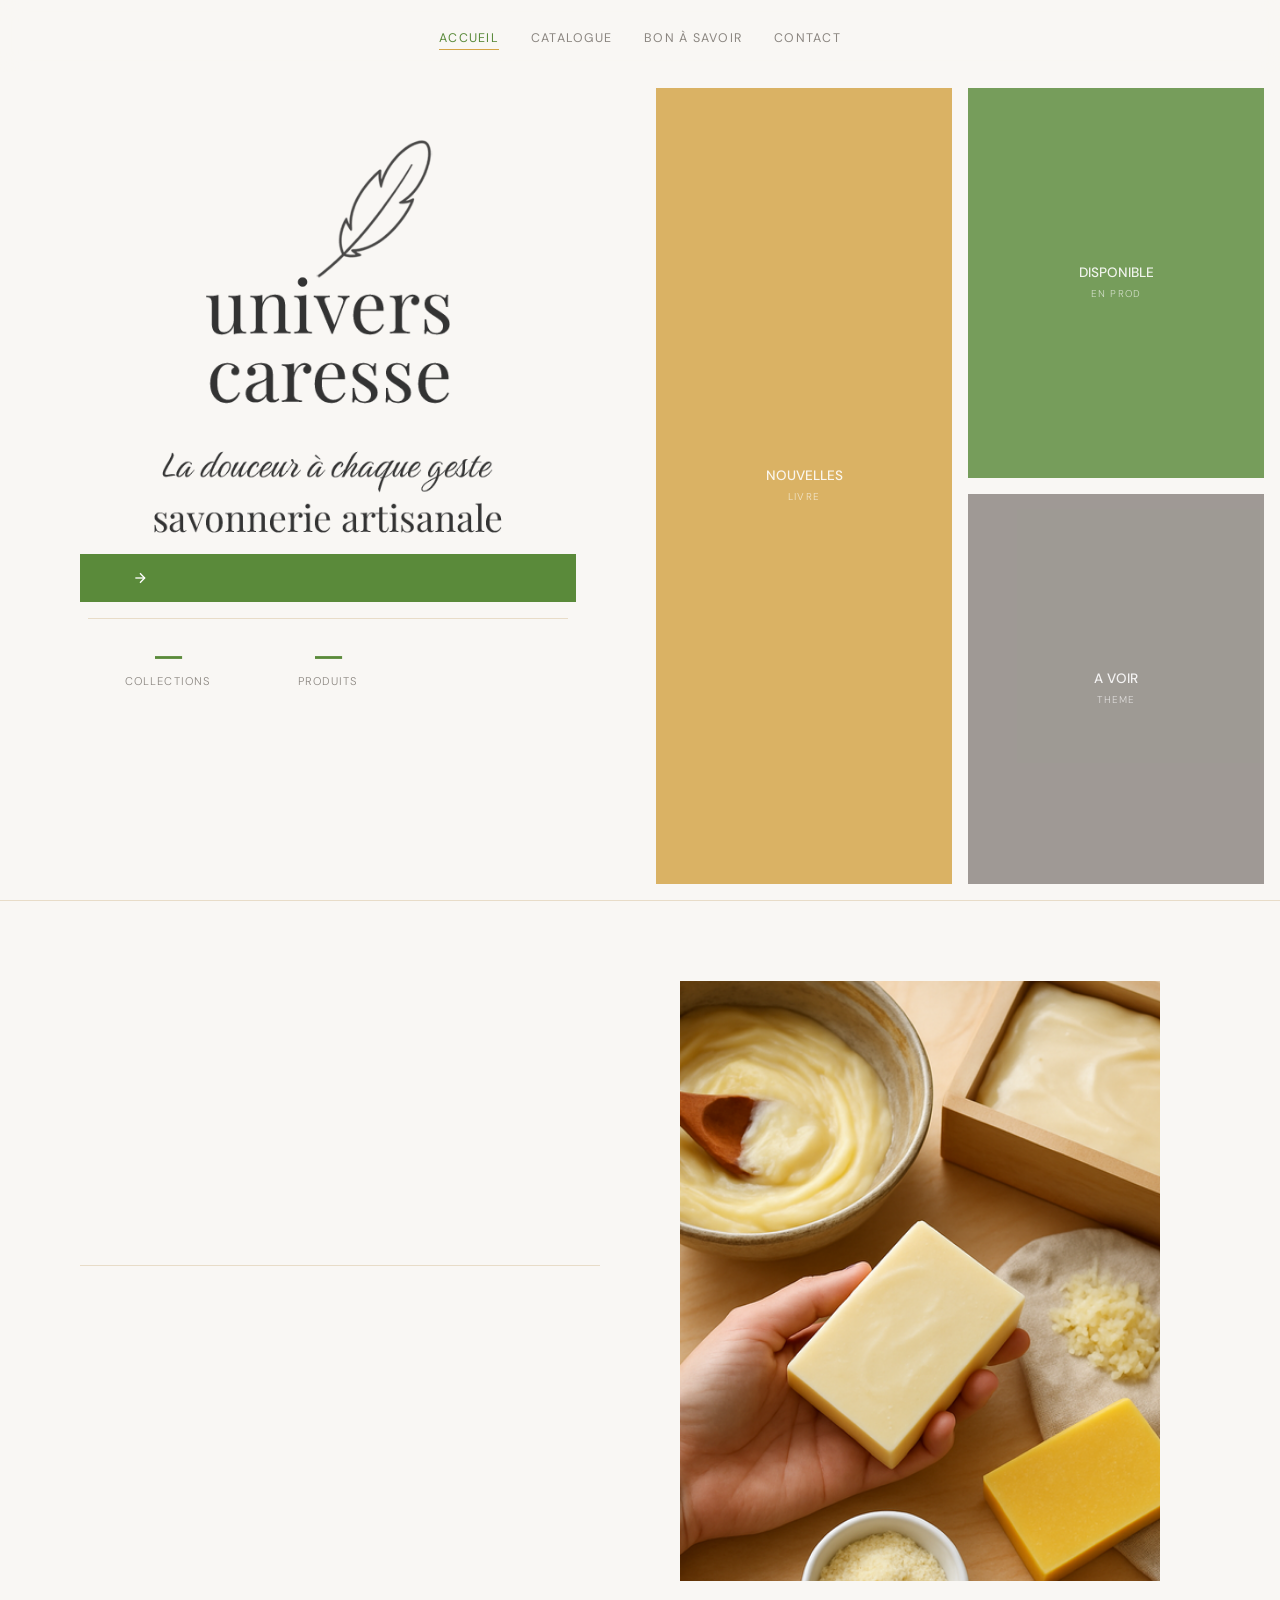
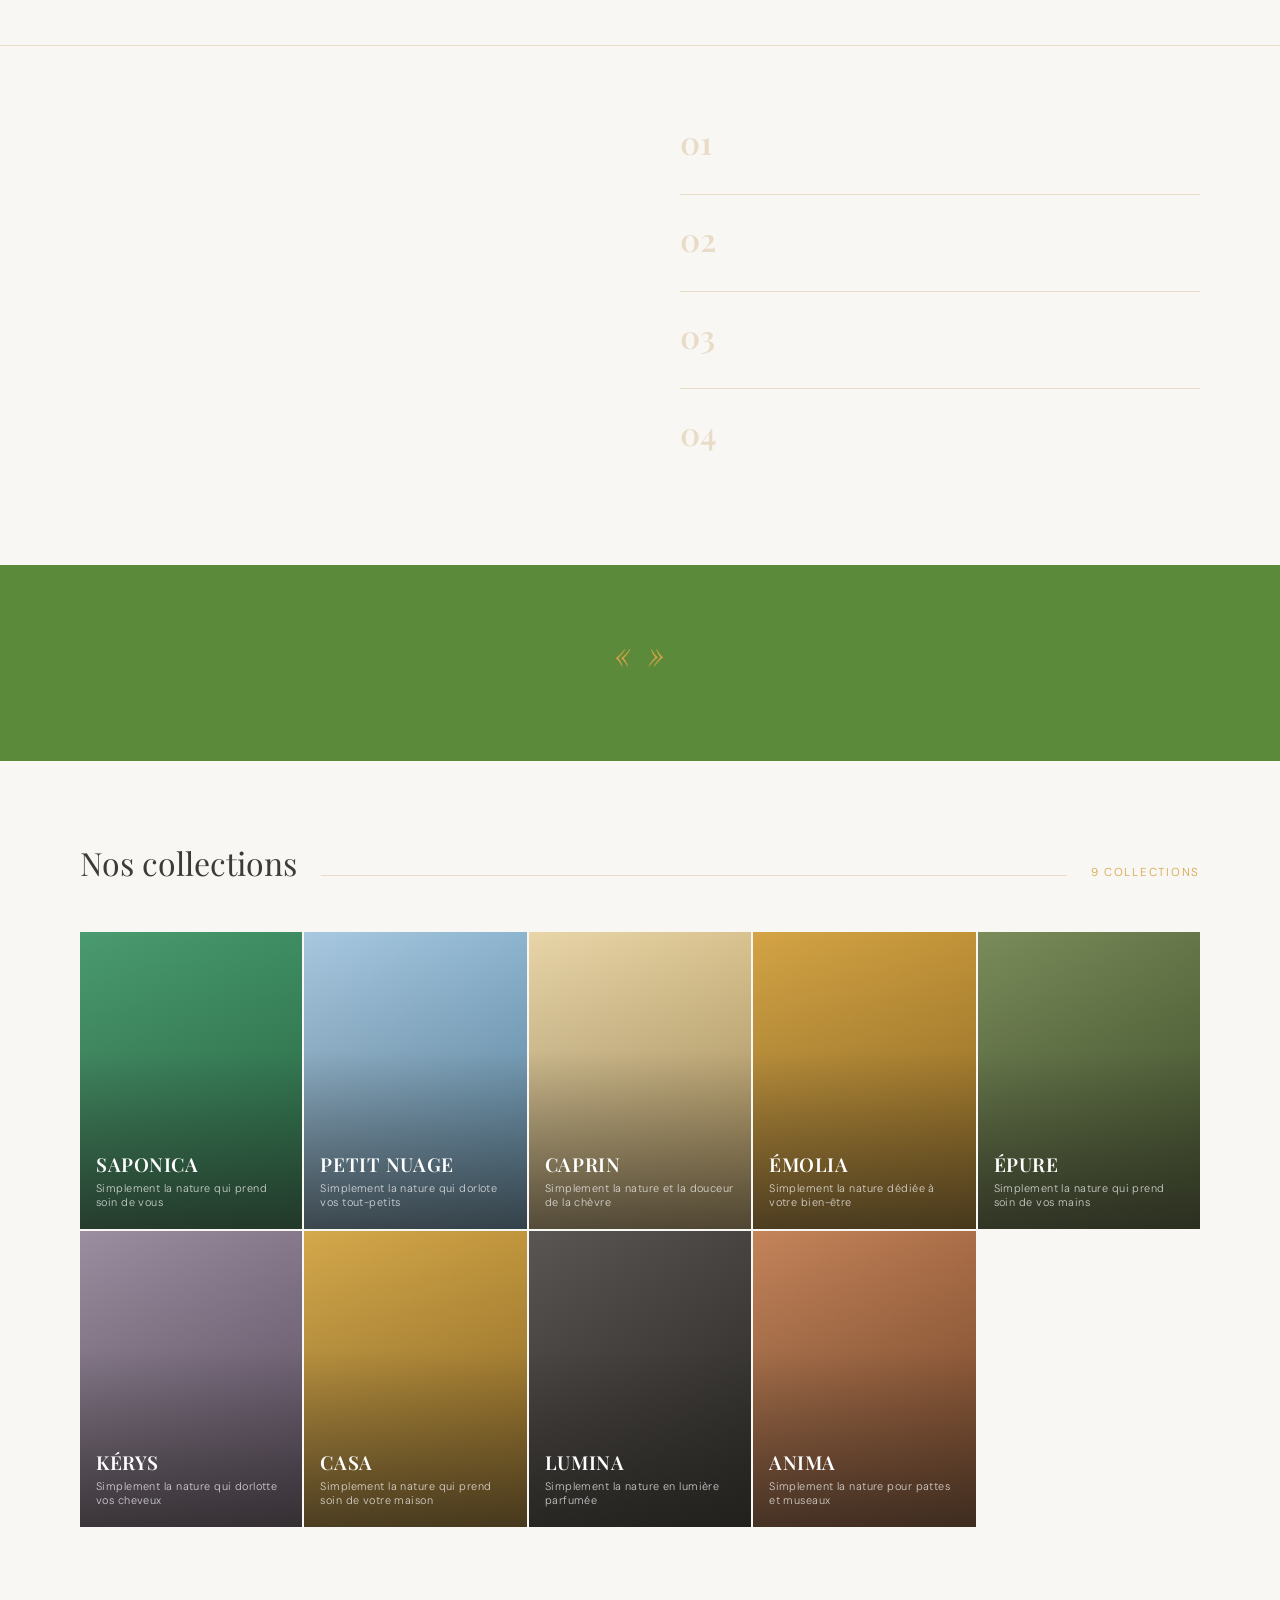
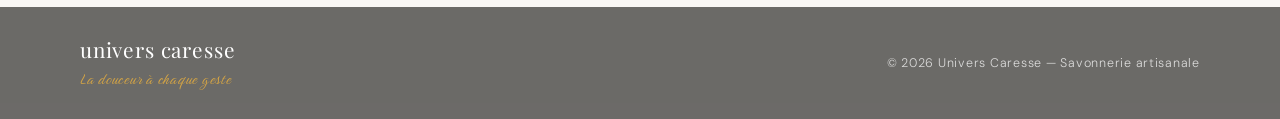
==== index.html @ 92fbb895 "18h28" ====
<!DOCTYPE html>
<html lang="fr">
<head>
<meta charset="UTF-8">
<meta name="viewport" content="width=device-width, initial-scale=1.0">
<link rel="icon" type="image/png" href="Images/plume.png">
<title>Univers Caresse — Savonnerie artisanale</title>
<link href="https://fonts.googleapis.com/css2?family=Playfair+Display:ital,wght@0,400;0,600;0,700;1,400;1,600&family=Birthstone&family=DM+Sans:wght@300;400;500&display=swap" rel="stylesheet">
<link rel="stylesheet" href="css/style.css">
</head>
<body>

<!-- NAVIGATION -->
<nav id="nav">
  <ul class="nav-links" id="nav-links">
    <li><a href="#accueil" class="active" onclick="naviguer('accueil')">Accueil</a></li>
    <li><a href="#catalogue" onclick="naviguer('catalogue')">Catalogue</a></li>
    <li><a href="#bon-a-savoir" onclick="naviguer('bon-a-savoir')">Bon à savoir</a></li>
    <li><a href="#contact" onclick="naviguer('contact')">Contact</a></li>
  </ul>
  <div class="nav-actions">
  </div>
</nav>
<button class="burger burger-flottant" id="burger" onclick="toggleMenu()">
  <span></span><span></span><span></span>
</button>

<!-- MODAL PRODUIT -->
<div class="modal-overlay" id="modal-produit" onclick="fermerModalProduit(event)">
  <div class="modal-produit">
    <div class="modal-visuel-hex" id="modal-visuel-hex"></div>
    <div class="modal-visuel-photo" id="modal-visuel-photo">
      <button class="modal-fermer" onclick="fermerModal()">✕</button>
    </div>
    <div class="modal-contenu">
      <div class="modal-collection" id="modal-collection"></div>
      <div class="modal-nom" id="modal-nom"></div>
      <div class="modal-ligne" id="modal-ligne"></div>
      <p class="modal-desc" id="modal-desc"></p>
      <div class="modal-formats-titre" id="modal-formats-titre">Format disponible</div>
      <div class="modal-formats" id="modal-formats"></div>
    </div>
  </div>
</div>

<main>

  <!-- ══════════════════════════════════
       SECTION ACCUEIL
  ══════════════════════════════════ -->
  <section id="section-accueil" class="page-section active">

    <div class="hero">
      <div class="hero-left">
        <p class="hero-eyebrow fade-in" id="contenu-accueil-eyebrow"></p>
        <img src="Images/Logofinal.png" alt="Univers Caresse" class="hero-logo-img fade-in delay-3">
        <a href="#catalogue" class="hero-cta fade-in delay-4" onclick="naviguer('catalogue')">
          <span id="contenu-accueil-cta"></span>
          <svg viewBox="0 0 24 24" fill="none" stroke="currentColor" stroke-width="2"><line x1="5" y1="12" x2="19" y2="12"/><polyline points="12 5 19 12 12 19"/></svg>
        </a>
        <div class="hero-stats fade-in delay-5">
          <div class="hero-stat">
            <div class="hero-stat-num" id="hero-stat-collections">—</div>
            <div class="hero-stat-label">Collections</div>
          </div>
          <div class="hero-stat">
            <div class="hero-stat-num" id="hero-stat-produits">—</div>
            <div class="hero-stat-label">Produits</div>
          </div>
          <div class="hero-stat">
            <div class="hero-stat-num" id="contenu-accueil-stat-valeur"></div>
            <div class="hero-stat-label" id="contenu-accueil-stat-label"></div>
          </div>
        </div>
      </div>

      <div class="hero-right">
        <div class="hero-mosaic">
          <div class="mosaic-item">
            <div class="mosaic-soap mosaic-soap-accent">
              <div class="mosaic-soap-label">
                <span class="mosaic-soap-name">nouvelles</span>
                <span class="mosaic-soap-col">livre</span>
              </div>
            </div>
          </div>
          <div class="mosaic-item">
            <div class="mosaic-soap mosaic-soap-primary">
              <div class="mosaic-soap-label">
                <span class="mosaic-soap-name">disponible</span>
                <span class="mosaic-soap-col">en prod</span>
              </div>
            </div>
          </div>
          <div class="mosaic-item">
            <div class="mosaic-soap mosaic-soap-gris">
              <div class="mosaic-soap-label">
                <span class="mosaic-soap-name">a voir</span>
                <span class="mosaic-soap-col">theme</span>
              </div>
            </div>
          </div>
        </div>
      </div>
    </div>

    <div class="section-line"></div>

    <!-- ── QUI SOMMES-NOUS intégré ── -->
    <div class="page-hero fade-in">
      <div>
        <p class="page-hero-eyebrow" id="contenu-qui-eyebrow"></p>
        <h1 class="page-hero-titre">
          <span id="contenu-qui-titre"></span>
          <em id="contenu-qui-titre-em"></em>
        </h1>
        <p class="page-hero-texte" id="contenu-qui-texte"></p>
        <div class="page-hero-signature-bloc">
          <div class="page-hero-signature" id="contenu-qui-signature-nom"></div>
          <div class="page-hero-titre-signature" id="contenu-qui-signature-titre"></div>
        </div>
      </div>
      <div class="page-hero-visuel">
        <div class="page-hero-visuel-bg">
          <img class="photo-ambiance" src="Images/savonnerie.png" alt="Atelier Univers Caresse" onerror="this.style.display='none'">
        </div>
      </div>
    </div>

    <section class="section-texte">
      <div class="texte-principal fade-in delay-1">
        <p id="contenu-section-texte-p1"></p>
        <p id="contenu-section-texte-p2"></p>
        <p id="contenu-section-texte-p3"></p>
      </div>
      <div class="fade-in delay-2">
        <div class="valeur-item">
          <div class="valeur-num">01</div>
          <div class="valeur-titre" id="contenu-valeur-01-titre"></div>
          <div class="valeur-desc" id="contenu-valeur-01-desc"></div>
        </div>
        <div class="valeur-item">
          <div class="valeur-num">02</div>
          <div class="valeur-titre" id="contenu-valeur-02-titre"></div>
          <div class="valeur-desc" id="contenu-valeur-02-desc"></div>
        </div>
        <div class="valeur-item">
          <div class="valeur-num">03</div>
          <div class="valeur-titre" id="contenu-valeur-03-titre"></div>
          <div class="valeur-desc" id="contenu-valeur-03-desc"></div>
        </div>
        <div class="valeur-item">
          <div class="valeur-num">04</div>
          <div class="valeur-titre" id="contenu-valeur-04-titre"></div>
          <div class="valeur-desc" id="contenu-valeur-04-desc"></div>
        </div>
      </div>
    </section>

    <div class="bandeau-citation">
      <p class="citation-texte"><span class="citation-guillemet">«&nbsp;</span><span id="contenu-citation-texte"></span><span class="citation-guillemet">&nbsp;»</span></p>
      <span class="citation-source" id="contenu-citation-source"></span>
    </div>

    <section class="section-collections">
      <div class="section-header">
        <h2 class="section-title">Nos collections</h2>
        <div class="section-line"></div>
        <span class="section-count" id="collections-count"></span>
      </div>
      <div class="collections-strip" id="collections-strip"></div>
    </section>

  </section>

  <!-- ══════════════════════════════════
       SECTION CATALOGUE
  ══════════════════════════════════ -->
  <section id="section-catalogue" class="page-section">

    <div class="catalogue-hero">
      <div>
        <h1 class="catalogue-title">Nos <span>collections</span></h1>
        <p class="catalogue-subtitle">Produits fabriqués à la main, en petites séries</p>
      </div>
    </div>

    <div class="filtres-bar" id="filtres-bar">
      <button class="filtre-btn actif" data-filtre="tout" onclick="filtrer('tout')">Toutes</button>
    </div>

    <div class="chargement" id="chargement">
      <div class="chargement-spinner"></div>
      Chargement des collections…
    </div>

    <div class="catalogue-body cache" id="catalogue-body"></div>

  </section>

  <!-- ══════════════════════════════════
       SECTION BON À SAVOIR
  ══════════════════════════════════ -->
  <section id="section-bon-a-savoir" class="page-section">

    <div class="page-entete fade-in">
      <div class="page-entete-gauche">
        <p class="page-entete-eyebrow">Informations importantes</p>
        <h1 class="page-entete-titre">Bon à <em>savoir</em></h1>
      </div>
      <img class="page-entete-plume" src="Images/plume.png" alt="" onerror="this.style.display='none'">
    </div>

    <section class="bonne-section fade-in delay-1">
      <h2 class="bonne-section-titre">Nos engagements</h2>
      <div class="items-grille">
        <div class="info-card cache" id="card-bas-engagement-01"><div class="info-card-titre" id="contenu-bas-engagement-01-titre"></div><div class="info-card-texte" id="contenu-bas-engagement-01-texte"></div></div>
        <div class="info-card cache" id="card-bas-engagement-02"><div class="info-card-titre" id="contenu-bas-engagement-02-titre"></div><div class="info-card-texte" id="contenu-bas-engagement-02-texte"></div></div>
        <div class="info-card cache" id="card-bas-engagement-03"><div class="info-card-titre" id="contenu-bas-engagement-03-titre"></div><div class="info-card-texte" id="contenu-bas-engagement-03-texte"></div></div>
        <div class="info-card cache" id="card-bas-engagement-04"><div class="info-card-titre" id="contenu-bas-engagement-04-titre"></div><div class="info-card-texte" id="contenu-bas-engagement-04-texte"></div></div>
        <div class="info-card cache" id="card-bas-engagement-05"><div class="info-card-titre" id="contenu-bas-engagement-05-titre"></div><div class="info-card-texte" id="contenu-bas-engagement-05-texte"></div></div>
      </div>
    </section>

    <section class="bonne-section fade-in delay-2">
      <h2 class="bonne-section-titre">Notes importantes</h2>
      <div id="zone-notes-importantes">
        <div class="note-allergenes cache" id="card-bas-note-01">
          <svg class="note-allergenes-icone" viewBox="0 0 24 24" fill="none" stroke="currentColor" stroke-width="1.5"><circle cx="12" cy="12" r="10"/><line x1="12" y1="8" x2="12" y2="12"/><line x1="12" y1="16" x2="12.01" y2="16"/></svg>
          <div class="note-allergenes-texte"><strong id="contenu-bas-note-01-titre"></strong><span id="contenu-bas-note-01-texte"></span></div>
        </div>
        <div class="note-allergenes cache" id="card-bas-note-02">
          <svg class="note-allergenes-icone" viewBox="0 0 24 24" fill="none" stroke="currentColor" stroke-width="1.5"><circle cx="12" cy="12" r="10"/><line x1="12" y1="8" x2="12" y2="12"/><line x1="12" y1="16" x2="12.01" y2="16"/></svg>
          <div class="note-allergenes-texte"><strong id="contenu-bas-note-02-titre"></strong><span id="contenu-bas-note-02-texte"></span></div>
        </div>
        <div class="note-allergenes cache" id="card-bas-note-03">
          <svg class="note-allergenes-icone" viewBox="0 0 24 24" fill="none" stroke="currentColor" stroke-width="1.5"><circle cx="12" cy="12" r="10"/><line x1="12" y1="8" x2="12" y2="12"/><line x1="12" y1="16" x2="12.01" y2="16"/></svg>
          <div class="note-allergenes-texte"><strong id="contenu-bas-note-03-titre"></strong><span id="contenu-bas-note-03-texte"></span></div>
        </div>
        <div class="note-allergenes cache" id="card-bas-note-04">
          <svg class="note-allergenes-icone" viewBox="0 0 24 24" fill="none" stroke="currentColor" stroke-width="1.5"><circle cx="12" cy="12" r="10"/><line x1="12" y1="8" x2="12" y2="12"/><line x1="12" y1="16" x2="12.01" y2="16"/></svg>
          <div class="note-allergenes-texte"><strong id="contenu-bas-note-04-titre"></strong><span id="contenu-bas-note-04-texte"></span></div>
        </div>
        <div class="note-allergenes cache" id="card-bas-note-05">
          <svg class="note-allergenes-icone" viewBox="0 0 24 24" fill="none" stroke="currentColor" stroke-width="1.5"><circle cx="12" cy="12" r="10"/><line x1="12" y1="8" x2="12" y2="12"/><line x1="12" y1="16" x2="12.01" y2="16"/></svg>
          <div class="note-allergenes-texte"><strong id="contenu-bas-note-05-titre"></strong><span id="contenu-bas-note-05-texte"></span></div>
        </div>
      </div>
    </section>

    <section class="bonne-section fade-in delay-2">
      <h2 class="bonne-section-titre">Conservation et utilisation</h2>
      <div class="items-grille">
        <div class="info-card accent cache" id="card-bas-conservation-01"><div class="info-card-titre" id="contenu-bas-conservation-01-titre"></div><div class="info-card-texte" id="contenu-bas-conservation-01-texte"></div></div>
        <div class="info-card accent cache" id="card-bas-conservation-02"><div class="info-card-titre" id="contenu-bas-conservation-02-titre"></div><div class="info-card-texte" id="contenu-bas-conservation-02-texte"></div></div>
        <div class="info-card accent cache" id="card-bas-conservation-03"><div class="info-card-titre" id="contenu-bas-conservation-03-titre"></div><div class="info-card-texte" id="contenu-bas-conservation-03-texte"></div></div>
        <div class="info-card accent cache" id="card-bas-conservation-04"><div class="info-card-titre" id="contenu-bas-conservation-04-titre"></div><div class="info-card-texte" id="contenu-bas-conservation-04-texte"></div></div>
        <div class="info-card accent cache" id="card-bas-conservation-05"><div class="info-card-titre" id="contenu-bas-conservation-05-titre"></div><div class="info-card-texte" id="contenu-bas-conservation-05-texte"></div></div>
      </div>
    </section>

    <section class="bonne-section fade-in delay-3">
      <h2 class="bonne-section-titre">Commandes et délais</h2>
      <div class="items-grille">
        <div class="info-card neutre cache" id="card-bas-commande-01"><div class="info-card-titre" id="contenu-bas-commande-01-titre"></div><div class="info-card-texte" id="contenu-bas-commande-01-texte"></div></div>
        <div class="info-card neutre cache" id="card-bas-commande-02"><div class="info-card-titre" id="contenu-bas-commande-02-titre"></div><div class="info-card-texte" id="contenu-bas-commande-02-texte"></div></div>
        <div class="info-card neutre cache" id="card-bas-commande-03"><div class="info-card-titre" id="contenu-bas-commande-03-titre"></div><div class="info-card-texte" id="contenu-bas-commande-03-texte"></div></div>
        <div class="info-card neutre cache" id="card-bas-commande-04"><div class="info-card-titre" id="contenu-bas-commande-04-titre"></div><div class="info-card-texte" id="contenu-bas-commande-04-texte"></div></div>
        <div class="info-card neutre cache" id="card-bas-commande-05"><div class="info-card-titre" id="contenu-bas-commande-05-titre"></div><div class="info-card-texte" id="contenu-bas-commande-05-texte"></div></div>
      </div>
    </section>

  </section>

  <!-- ══════════════════════════════════
       SECTION CONTACT
  ══════════════════════════════════ -->
  <section id="section-contact" class="page-section">

    <div class="page-entete fade-in">
      <div>
        <p class="page-entete-eyebrow">Nous joindre</p>
        <h1 class="page-entete-titre">Écrivez-<em>nous</em></h1>
      </div>
      <img class="page-entete-plume" src="Images/plume.png" alt="" onerror="this.style.display='none'">
    </div>

    <div class="contact-grille">

      <div class="fade-in delay-1">
        <h2 class="contact-info-titre">Une question ? Une commande ?</h2>
        <p class="contact-info-desc">Nous serions ravies de vous répondre. Que ce soit pour une question sur nos produits, une commande spéciale ou simplement pour en savoir plus sur notre savonnerie artisanale.</p>

        <div class="contact-item">
          <div class="contact-item-icone">
            <svg viewBox="0 0 24 24" fill="none" stroke="currentColor" stroke-width="1.5">
              <path d="M4 4h16c1.1 0 2 .9 2 2v12c0 1.1-.9 2-2 2H4c-1.1 0-2-.9-2-2V6c0-1.1.9-2 2-2z"/><polyline points="22,6 12,13 2,6"/>
            </svg>
          </div>
          <div>
            <div class="contact-item-label">Courriel</div>
            <div class="contact-item-valeur">
              <a href="mailto:universcaresse@outlook.com">universcaresse@outlook.com</a>
            </div>
          </div>
        </div>

        <div class="contact-delai">
          <p><strong>Délai de réponse</strong><br>
          Nous répondons à toutes les demandes dans un délai de 2 à 3 jours ouvrables.</p>
        </div>
      </div>

      <div class="fade-in delay-2">
        <h2 class="formulaire-titre">Formulaire de contact</h2>

        <div id="msg-succes" class="msg-succes">Merci pour votre message ! Nous vous répondrons dans les meilleurs délais.</div>
        <div id="msg-erreur" class="msg-erreur"></div>

        <div id="formulaire-contact">
          <div class="form-row-2">
            <div class="form-group">
              <label class="form-label">Prénom <span>*</span></label>
              <input type="text" class="form-control" id="prenom">
            </div>
            <div class="form-group">
              <label class="form-label">Nom <span>*</span></label>
              <input type="text" class="form-control" id="nom">
            </div>
          </div>
          <div class="form-group">
            <label class="form-label">Courriel <span>*</span></label>
            <input type="email" class="form-control" id="courriel">
          </div>
          <div class="form-group">
            <label class="form-label">Sujet</label>
            <select class="form-control" id="sujet">
              <option value="">— Choisir un sujet —</option>
              <option value="Information produit">Information sur un produit</option>
              <option value="Commande">Passer une commande</option>
              <option value="Commande spéciale">Commande spéciale / personnalisée</option>
              <option value="Ingrédients / allergies">Ingrédients / allergies</option>
              <option value="Autre">Autre</option>
            </select>
          </div>
          <div class="form-group">
            <label class="form-label">Message <span>*</span></label>
            <textarea class="form-control" id="message"></textarea>
          </div>
          <div class="form-submit">
            <button class="btn-envoyer" id="btn-envoyer" onclick="envoyerFormulaire()">
              Envoyer le message
              <svg viewBox="0 0 24 24" fill="none" stroke="currentColor" stroke-width="2"><line x1="5" y1="12" x2="19" y2="12"/><polyline points="12 5 19 12 12 19"/></svg>
            </button>
            <span class="form-note">* Champs obligatoires</span>
          </div>
        </div>
      </div>

    </div>

  </section>

</main>

<footer>
  <div class="footer-left">
    <div class="footer-logo">univers caresse</div>
    <div class="footer-tagline">La douceur à chaque geste</div>
  </div>
  <div class="footer-right">© 2026 Univers Caresse — Savonnerie artisanale</div>
</footer>

<script src="js/main.js"></script>
<script>
// ─── CATALOGUE — données et logique ───
let donneescatalogue = [];
let collectionsOrdre = [];
let catalogueCharge = false;
let collectionEnAttente = null;

async function chargerCatalogue() {
  if (catalogueCharge) return;
  catalogueCharge = true;
  try {
    const url = `${CONFIG.APPS_SCRIPT_URL}?action=getCatalogue&t=${Date.now()}`;
    const response = await fetch(url);
    const data = await response.json();
    if (!data || !data.success || !data.produits) { afficherErreurCatalogue('Impossible de charger le catalogue.'); return; }
    donneescatalogue = data.produits;
    collectionsOrdre = data.collections || [];
    construireCatalogue();
  } catch (err) {
    afficherErreurCatalogue('Erreur de connexion.');
  }
}

function afficherErreurCatalogue(msg) {
  const el = document.getElementById('chargement');
  if (el) el.innerHTML = `<p class="chargement-erreur">${msg}</p>`;
}

function construireCatalogue() {
  const chargement = document.getElementById('chargement');
  const body = document.getElementById('catalogue-body');
if (chargement) chargement.classList.add('cache');
if (body) body.classList.remove('cache');

  const parCollection = {};
  donneescatalogue.forEach(p => {
    if (!parCollection[p.collection]) parCollection[p.collection] = [];
    parCollection[p.collection].push(p);
    if (Array.isArray(p.collections_secondaires)) {
      p.collections_secondaires.forEach(colSec => {
        if (!parCollection[colSec]) parCollection[colSec] = [];
        if (!parCollection[colSec].find(x => x.recette_id === p.recette_id)) {
          parCollection[colSec].push(p);
        }
      });
    }
  });

  const ordre = collectionsOrdre.length ? collectionsOrdre : Object.keys(parCollection);
  const filtresBar = document.getElementById('filtres-bar');

  ordre.forEach(col => {
    if (parCollection[col]) {
      const btn = document.createElement('button');
      btn.className = 'filtre-btn';
      btn.dataset.filtre = col;
      btn.textContent = col;
      btn.onclick = () => filtrer(col);
      filtresBar.appendChild(btn);
    }
  });

  body.innerHTML = '';
  ordre.forEach(col => {
    if (!parCollection[col]) return;
    const produits = parCollection[col];
    const infos = produits[0];
    const section = document.createElement('div');
    section.className = 'collection-section';
    section.dataset.collection = col;

    const parLigne = {};
    const ordreLignes = [];
    produits.forEach(p => {
      const ligne = p.ligne || '';
      if (!parLigne[ligne]) { parLigne[ligne] = []; ordreLignes.push(ligne); }
      parLigne[ligne].push(p);
    });

    const lignesHTML = ordreLignes.map(ligne => {
      const prods = parLigne[ligne];
      const descLigne = prods[0].desc_ligne || '';
      return `
        <div class="ligne-groupe">
          ${ligne ? `<div class="ligne-groupe-entete">
            <div class="ligne-groupe-nom">${ligne.toUpperCase()}</div>
            ${descLigne ? `<p class="ligne-groupe-desc">${descLigne}</p>` : ''}
          </div>` : ''}
          <div class="produits-grille">${prods.map(p => carteProduit(p)).join('')}</div>
        </div>`;
    }).join('');

    section.innerHTML = `
      <div class="collection-entete">
        <div>
          <h2 class="collection-entete-nom">${col.toUpperCase()}</h2>
          <p class="collection-entete-slogan">${infos.slogan || ''}</p>
          <p class="collection-entete-desc">${infos.desc_collection || ''}</p>
        </div>
        <div class="collection-entete-visuel">
          <div class="collection-entete-bg" style="--col-hex: ${infos.couleur_hex};">
            ${infos.image_collection
              ? `<img src="${infos.image_collection}" alt="${col}" onerror="this.style.display='none'">`
              : `<span class="entete-visuel-placeholder">Photo ambiance<br>à venir</span>`}
          </div>
        </div>
      </div>
      ${lignesHTML}`;
    body.appendChild(section);
  });
  if (collectionEnAttente) {
    filtrer(collectionEnAttente);
    collectionEnAttente = null;
  }
}
function fermerModal() {
  document.getElementById('modal-produit').classList.remove('ouvert');
  document.body.style.overflow = '';
}
function fermerModalProduit(e) {
  if (e.target === document.getElementById('modal-produit')) fermerModal();
}
</script>
</body>
</html>
---- css/style.css ----
/* ═══════════════════════════════════════
   UNIVERS CARESSE — style.css
   Source unique — public + admin
   Mis à jour : 5 mars 2026
   ═══════════════════════════════════════ */

/* ═══════════════════════════════════════
   VARIABLES
   ═══════════════════════════════════════ */
   
:root {
  --primary:        #5a8a3a;
  --primary-dark:   #4a6e2e;
  --accent:         #d4a445;
  --danger:         #c44536;
  --blanc:          #f9f7f4;
  --beige:          #e8dcc8;
  --gris:           #8b8680;
  --gris-fonce:     #3d3b39;
  --logo:           #333333;
  --nav-h:          72px;
  --padding-page:   80px;
  --padding-mobile: 20px;

  /* PRIMARY */
  --primary-04:    rgba(90,138,58,0.04);
  --primary-05:     rgba(90,138,58,0.05);
  --primary-06:     rgba(90,138,58,0.06);
  --primary-08:     rgba(90,138,58,0.08);
  --primary-10:     rgba(90,138,58,0.10);
  --primary-12:     rgba(90,138,58,0.12);
  --primary-15:     rgba(90,138,58,0.15);
  --primary-16:     rgba(90,138,58,0.16);
  --primary-18:     rgba(90,138,58,0.18);
  --primary-20:     rgba(90,138,58,0.20);
  --primary-30:     rgba(90,138,58,0.30);
  --primary-40:     rgba(90,138,58,0.40);
  --primary-50:     rgba(90,138,58,0.50);
  --primary-60:     rgba(90,138,58,0.60);
  --primary-70:     rgba(90,138,58,0.70);
  --primary-75:     rgba(90,138,58,0.75);
  --primary-80:     rgba(90,138,58,0.80);
  --primary-85:     rgba(90,138,58,0.85);
  --primary-88:     rgba(90,138,58,0.88);
  --primary-90:     rgba(90,138,58,0.90);

  /* DANGER */
  --danger-06:      rgba(196,69,54,0.06);
  --danger-08:      rgba(196,69,54,0.08);
  --danger-10:      rgba(196,69,54,0.10);
  --danger-15:      rgba(196,69,54,0.15);
  --danger-16:      rgba(196,69,54,0.16);
  --danger-20:      rgba(196,69,54,0.20);
  --danger-30:      rgba(196,69,54,0.30);
  --danger-40:      rgba(196,69,54,0.40);
  --danger-50:      rgba(196,69,54,0.50);
  --danger-60:      rgba(196,69,54,0.60);
  --danger-70:      rgba(196,69,54,0.70);
  --danger-75:      rgba(196,69,54,0.75);
  --danger-80:      rgba(196,69,54,0.80);
  --danger-85:      rgba(196,69,54,0.85);
  --danger-88:      rgba(196,69,54,0.88);
  --danger-90:      rgba(196,69,54,0.90);

  /* ACCENT */
  --accent-08:      rgba(212,164,69,0.08);
  --accent-10:      rgba(212,164,69,0.10);
  --accent-12:      rgba(212,164,69,0.12);
  --accent-15:      rgba(212,164,69,0.15);
  --accent-20:      rgba(212,164,69,0.20);
  --accent-30:      rgba(212,164,69,0.30);
  --accent-40:      rgba(212,164,69,0.40);
  --accent-50:      rgba(212,164,69,0.50);
  --accent-60:      rgba(212,164,69,0.60);
  --accent-70:      rgba(212,164,69,0.70);
  --accent-75:      rgba(212,164,69,0.75);
  --accent-80:      rgba(212,164,69,0.80);
  --accent-85:      rgba(212,164,69,0.85);
  --accent-88:      rgba(212,164,69,0.88);
  --accent-90:      rgba(212,164,69,0.90);

  /* BEIGE */
  --beige-08:       rgba(232,220,200,0.08);
  --beige-10:       rgba(232,220,200,0.10);
  --beige-15:       rgba(232,220,200,0.15);
  --beige-20:       rgba(232,220,200,0.20);
  --beige-30:       rgba(232,220,200,0.30);
  --beige-40:       rgba(232,220,200,0.40);
  --beige-50:       rgba(232,220,200,0.50);
  --beige-60:       rgba(232,220,200,0.60);
  --beige-70:       rgba(232,220,200,0.70);
  --beige-75:       rgba(232,220,200,0.75);
  --beige-80:       rgba(232,220,200,0.80);
  --beige-85:       rgba(232,220,200,0.85);
  --beige-88:       rgba(232,220,200,0.88);
  --beige-90:       rgba(232,220,200,0.90);

  /* BLANC */
  --blanc-15:       rgba(249,247,244,0.15);
  --blanc-20:       rgba(249,247,244,0.20);
  --blanc-30:       rgba(249,247,244,0.30);
  --blanc-40:       rgba(249,247,244,0.40);
  --blanc-50:       rgba(249,247,244,0.50);
  --blanc-60:       rgba(249,247,244,0.60);
  --blanc-70:       rgba(249,247,244,0.70);
  --blanc-75:       rgba(249,247,244,0.75);
  --blanc-80:       rgba(249,247,244,0.80);
  --blanc-85:       rgba(249,247,244,0.85);
  --blanc-88:       rgba(249,247,244,0.88);
  --blanc-90:       rgba(249,247,244,0.90);
  --blanc-92:       rgba(249,247,244,0.92);

  /* BLANC PUR */
  --blanc-pur-15:   rgba(255,255,255,0.15);
  --blanc-pur-45:   rgba(255,255,255,0.45);
  --blanc-pur-50:   rgba(255,255,255,0.50);
  --blanc-pur-60:   rgba(255,255,255,0.60);
  --blanc-pur-65:   rgba(255,255,255,0.65);
  --blanc-pur-70:   rgba(255,255,255,0.70);
  --blanc-pur-75:   rgba(255,255,255,0.75);
  --blanc-pur-80:   rgba(255,255,255,0.80);
  --blanc-pur-85:   rgba(255,255,255,0.85);
  --blanc-pur-88:   rgba(255,255,255,0.88);
  --blanc-pur-90:   rgba(255,255,255,0.90);

  /* GRIS */
  --gris-08:        rgba(139,134,128,0.08);
  --gris-10:        rgba(139,134,128,0.10);
  --gris-15:        rgba(139,134,128,0.15);
  --gris-20:        rgba(139,134,128,0.20);
  --gris-30:        rgba(139,134,128,0.30);
  --gris-40:        rgba(139,134,128,0.40);
  --gris-50:        rgba(139,134,128,0.50);
  --gris-60:        rgba(139,134,128,0.60);
  --gris-70:        rgba(139,134,128,0.70);
  --gris-75:        rgba(139,134,128,0.75);
  --gris-80:        rgba(139,134,128,0.80);
  --gris-85:        rgba(139,134,128,0.85);
  --gris-88:        rgba(139,134,128,0.88);
  --gris-90:        rgba(139,134,128,0.90);

  /* GRIS FONCÉ */
  --gris-fonce-08:  rgba(61,59,57,0.08);
  --gris-fonce-10:  rgba(61,59,57,0.10);
  --gris-fonce-15:  rgba(61,59,57,0.15);
  --gris-fonce-20:  rgba(61,59,57,0.20);
  --gris-fonce-30:  rgba(61,59,57,0.30);
  --gris-fonce-40:  rgba(61,59,57,0.40);
  --gris-fonce-50:  rgba(61,59,57,0.50);
  --gris-fonce-60:  rgba(61,59,57,0.60);
  --gris-fonce-70:  rgba(61,59,57,0.70);
  --gris-fonce-75:  rgba(61,59,57,0.75);
  --gris-fonce-80:  rgba(61,59,57,0.80);
  --gris-fonce-85:  rgba(61,59,57,0.85);
  --gris-fonce-88:  rgba(61,59,57,0.88);
  --gris-fonce-90:  rgba(61,59,57,0.90);

  /* NOIR */
  --noir-08:        rgba(0,0,0,0.08);
  --noir-10:        rgba(0,0,0,0.10);
  --noir-15:        rgba(0,0,0,0.15);
  --noir-20:        rgba(0,0,0,0.20);
  --noir-30:        rgba(0,0,0,0.30);
  --noir-40:        rgba(0,0,0,0.40);
  --noir-50:        rgba(0,0,0,0.50);
  --noir-60:        rgba(0,0,0,0.60);
  --noir-70:        rgba(0,0,0,0.70);
  --noir-75:        rgba(0,0,0,0.75);
  --noir-80:        rgba(0,0,0,0.80);
  --noir-85:        rgba(0,0,0,0.85);
  --noir-88:        rgba(0,0,0,0.88);
  --noir-90:        rgba(0,0,0,0.90);
}

/* ═══════════════════════════════════════
   RESET
   ═══════════════════════════════════════ */
* { margin: 0; padding: 0; box-sizing: border-box; }
html { scroll-behavior: smooth; }
body {
  font-family: 'DM Sans', sans-serif;
  font-weight: 300;
  background: var(--blanc);
  color: var(--gris-fonce);
  overflow-x: hidden;
}

/* ═══════════════════════════════════════
   TYPOGRAPHIE
   ═══════════════════════════════════════ */
h1, h2, h3 { font-family: 'Playfair Display', serif; }
p { white-space: pre-line; }

/* ═══════════════════════════════════════
   NAVIGATION
   ═══════════════════════════════════════ */
nav {
  position: fixed; top: 0; left: 0; right: 0; z-index: 100;
  height: var(--nav-h);
display: flex; align-items: center; justify-content: flex-end;
  padding: 0 48px;
  background: rgba(249,247,244,0.92);
  backdrop-filter: blur(12px);
  border-bottom: none;
  transition: box-shadow 0.3s;
}
nav.scrolled { box-shadow: 0 2px 20px rgba(90,138,58,0.08); }

.nav-logo { display: flex; flex-direction: column; text-decoration: none; line-height: 1.1; }
.logo-nom { font-family: 'Playfair Display', serif; font-size: 1.2rem; font-weight: 600; color: var(--logo); letter-spacing: 0.04em; }
.logo-tagline { font-family: 'Birthstone', cursive; font-size: 0.95rem; color: var(--accent); line-height: 1.2; }
.logo-sub { font-family: 'Playfair Display', serif; font-size: 0.6rem; font-weight: 400; color: var(--gris); letter-spacing: 0.18em; text-transform: lowercase; }

.nav-links { display: flex; gap: 32px; list-style: none; margin-left: auto; }
.nav-links a {
  font-family: 'DM Sans', sans-serif;
  font-size: 0.78rem; letter-spacing: 0.1em; text-transform: uppercase;
  color: var(--gris); text-decoration: none; font-weight: 400;
  transition: color 0.2s; position: relative;
}
.nav-links a::after {
  content: ''; position: absolute; bottom: -4px; left: 0; right: 0;
  height: 1px; background: var(--accent);
  transform: scaleX(0); transition: transform 0.3s;
}
.nav-links a:hover { color: var(--primary); }
.nav-links a:hover::after { transform: scaleX(1); }
.nav-links a.active { color: var(--primary); }
.nav-links a.active::after { transform: scaleX(1); }

.nav-actions { display: flex; align-items: center; gap: 12px; margin-left: auto; }

.btn-connexion {
  font-family: 'DM Sans', sans-serif;
  font-size: 0.72rem; letter-spacing: 0.1em; text-transform: uppercase;
  padding: 8px 18px; border: 1px solid var(--beige);
  background: transparent; color: var(--gris); cursor: pointer; transition: all 0.2s;
}
.btn-connexion:hover { border-color: var(--primary); color: var(--primary); }
.btn-deconnexion { border-color: var(--danger); color: var(--danger); }
.btn-deconnexion:hover { background: var(--danger); color: white; border-color: var(--danger); }

.btn-nav-admin {
  font-family: 'DM Sans', sans-serif;
  font-size: 0.72rem; letter-spacing: 0.1em; text-transform: uppercase;
  padding: 8px 18px; border: 1px solid var(--beige);
  background: transparent; color: var(--gris); cursor: pointer; transition: all 0.2s;
  text-decoration: none; display: inline-flex; align-items: center;
}
.btn-nav-admin:hover { border-color: var(--primary); color: var(--primary); }

.nav-badge {
  font-family: 'DM Sans', sans-serif;
  font-size: 0.62rem; letter-spacing: 0.18em; text-transform: uppercase;
  background: var(--primary); color: white; padding: 4px 12px;
}

.burger { display: none; flex-direction: column; gap: 5px; background: none; border: none; cursor: pointer; padding: 4px; }
.burger span { display: block; width: 22px; height: 2px; background: var(--gris-fonce); transition: all 0.3s; }

/* ═══════════════════════════════════════
   MAIN & SPA
   ═══════════════════════════════════════ */
main { padding-top: var(--nav-h); }
.page-section { display: none; }
.page-section.active { display: block; }

/* ═══════════════════════════════════════
   ANIMATIONS
   ═══════════════════════════════════════ */
.fade-in { opacity: 0; transform: translateY(24px); transition: opacity 2s ease, transform 2s ease; }
.fade-in.visible { opacity: 1; transform: translateY(0); }
@keyframes fadeIn { to { opacity: 1; transform: none; } }

.mosaic-item { opacity: 1; }
.mosaic-soap-label { opacity: 0; transform: translateY(10px); transition: opacity 0.8s ease, transform 0.8s ease; }
.mosaic-item.visible .mosaic-soap-label { opacity: 1; transform: translateY(0); }
.delay-1 { animation-delay: 0.1s; }
.delay-2 { animation-delay: 0.2s; }
.delay-3 { animation-delay: 0.35s; }
.delay-4 { animation-delay: 0.5s; }
.delay-5 { animation-delay: 0.65s; }
@keyframes spin { to { transform: rotate(360deg); } }
@keyframes modalEntre {
  from { opacity: 0; transform: translateY(16px); }
  to   { opacity: 1; transform: none; }
}

/* ═══════════════════════════════════════
   BOUTONS
   ═══════════════════════════════════════ */
.btn {
  display: inline-flex; align-items: center; gap: 8px;
  font-family: 'DM Sans', sans-serif;
  font-size: 0.75rem; letter-spacing: 0.12em; text-transform: uppercase;
  font-weight: 500; cursor: pointer; border: none;
  padding: 11px 24px; transition: all 0.2s; text-decoration: none;
}
.btn-sm { padding: 7px 16px; font-size: 0.68rem; }

.btn-primary {
  display: inline-flex; align-items: center; gap: 10px;
  background: var(--primary); color: white; border: none;
  padding: 12px 28px; font-family: 'DM Sans', sans-serif;
  font-size: 0.78rem; letter-spacing: 0.12em; text-transform: uppercase;
  font-weight: 500; cursor: pointer; transition: background 0.2s;
}
.btn-primary:hover { background: var(--primary-dark); }

.btn-secondary {
  display: inline-flex; align-items: center; gap: 10px;
  background: rgba(90,138,58,0.1); color: var(--primary); border: none;
  padding: 12px 28px; font-family: 'DM Sans', sans-serif;
  font-size: 0.78rem; letter-spacing: 0.12em; text-transform: uppercase;
  font-weight: 500; cursor: pointer; transition: background 0.2s;
}
.btn-secondary:hover { background: rgba(90,138,58,0.18); }

.btn-danger {
  display: inline-flex; align-items: center; gap: 10px;
  background: var(--danger); color: white; border: none;
  padding: 12px 28px; font-family: 'DM Sans', sans-serif;
  font-size: 0.78rem; letter-spacing: 0.12em; text-transform: uppercase;
  font-weight: 500; cursor: pointer; transition: background 0.2s;
}
.btn-danger:hover { background: #a33528; }

.btn-accent {
  display: inline-flex; align-items: center; gap: 10px;
  background: var(--accent); color: white; border: none;
  padding: 12px 28px; font-family: 'DM Sans', sans-serif;
  font-size: 0.78rem; letter-spacing: 0.12em; text-transform: uppercase;
  font-weight: 500; cursor: pointer; transition: background 0.2s;
}
.btn-accent:hover { background: #b8892e; }

.btn-outline {
  background: transparent; color: var(--gris); border: 1px solid var(--beige);
}
.btn-outline:hover { border-color: var(--primary); color: var(--primary); }

.btn-edit {
  background: rgba(90,138,58,0.08); color: var(--primary);
  padding: 6px 14px; font-size: 0.68rem;
  font-family: 'DM Sans', sans-serif; font-weight: 500;
  letter-spacing: 0.1em; text-transform: uppercase;
  border: none; cursor: pointer; transition: background 0.2s;
}
.btn-edit:hover { background: rgba(90,138,58,0.16); }

.btn-suppr {
  background: rgba(196,69,54,0.08); color: var(--danger);
  padding: 6px 14px; font-size: 0.68rem;
  font-family: 'DM Sans', sans-serif; font-weight: 500;
  letter-spacing: 0.1em; text-transform: uppercase;
  border: none; cursor: pointer; transition: background 0.2s;
}
.btn-suppr:hover { background: rgba(196,69,54,0.16); }

.btn-finaliser {
  background: var(--accent); color: white;
  font-family: 'DM Sans', sans-serif; font-size: 0.75rem;
  letter-spacing: 0.12em; text-transform: uppercase; font-weight: 500;
  padding: 11px 28px; border: none; cursor: pointer; transition: filter 0.2s;
}
.btn-finaliser:hover { filter: brightness(1.08); }

.btn-envoyer {
  display: inline-flex; align-items: center; gap: 12px;
  background: var(--primary); color: white; border: none;
  padding: 16px 40px; font-family: 'DM Sans', sans-serif;
  font-size: 0.78rem; letter-spacing: 0.15em; text-transform: uppercase;
  font-weight: 500; cursor: pointer; transition: background 0.2s, transform 0.2s;
}
.btn-envoyer:hover { background: var(--primary-dark); transform: translateY(-1px); }
.btn-envoyer svg { width: 16px; height: 16px; transition: transform 0.3s; }
.btn-envoyer:hover svg { transform: translateX(4px); }
.btn-envoyer:disabled { opacity: 0.6; cursor: not-allowed; transform: none; }

/* ═══════════════════════════════════════
   FORMULAIRES
   ═══════════════════════════════════════ */
.form-group { margin-bottom: 20px; }
.form-groupe { display: flex; flex-direction: column; gap: 6px; }

.form-label {
  font-family: 'DM Sans', sans-serif;
  font-size: 0.72rem; letter-spacing: 0.1em; text-transform: uppercase;
  color: var(--gris); display: block; margin-bottom: 8px; font-weight: 500;
}
.form-label span { color: var(--danger); }
.form-optionnel { font-weight: 300; text-transform: none; letter-spacing: 0; font-size: 0.68rem; color: var(--beige); }

.form-control, .form-ctrl {
  width: 100%; padding: 14px 14px 10px;
  font-family: 'DM Sans', sans-serif; font-size: 1rem; font-weight: 300;
  border: 1px solid var(--beige); background: white; color: var(--gris-fonce);
  outline: none; transition: border-color 0.2s; -webkit-appearance: none; appearance: none;
}
.form-control:focus, .form-ctrl:focus { border-color: var(--primary); }
textarea.form-control, textarea.form-ctrl { resize: vertical; min-height: 80px; line-height: 1.6; }
select.form-control, select.form-ctrl { cursor: pointer; }
.form-ctrl[readonly] { background: rgba(232,220,200,0.3); color: var(--gris); }

.form-erreur { font-family: 'DM Sans', sans-serif; font-size: 0.78rem; color: var(--danger); margin-bottom: 16px; }
.form-actions { display: flex; gap: 10px; margin-top: 24px; flex-wrap: wrap; }
.form-submit { margin-top: 8px; display: flex; align-items: center; gap: 16px; flex-wrap: wrap; }
.form-note { font-family: 'DM Sans', sans-serif; font-size: 0.72rem; color: var(--gris); font-weight: 300; }

.form-grille { display: grid; grid-template-columns: 1fr 1fr; gap: 16px 24px; }
.form-row-2 { display: grid; grid-template-columns: 1fr 1fr; gap: 16px; }
.col-plein { grid-column: 1 / -1; }

/* ═══════════════════════════════════════
   MESSAGES
   ═══════════════════════════════════════ */
.msg-zone { min-height: 0; }
.msg {
  padding: 12px 18px; margin-bottom: 16px;
  font-family: 'DM Sans', sans-serif; font-size: 0.84rem;
  display: flex; align-items: center; gap: 10px;
}
.msg-succes, #msg-succes {
  background: rgba(90,138,58,0.08); border-left: 3px solid var(--primary);
  color: var(--gris-fonce); padding: 20px 24px; margin-top: 20px;
  font-family: 'DM Sans', sans-serif; font-size: 0.88rem; line-height: 1.6; display: none;
}
.msg-erreur, #msg-erreur {
  background: rgba(196,69,54,0.06); border-left: 3px solid var(--danger);
  color: var(--gris-fonce); padding: 20px 24px; margin-top: 20px;
  font-family: 'DM Sans', sans-serif; font-size: 0.88rem; line-height: 1.6; display: none;
}

/* ═══════════════════════════════════════
   MODAL
   ═══════════════════════════════════════ */
.modal-overlay {
  display: none; position: fixed; inset: 0; z-index: 200;
  background: rgba(30,28,25,0.6); backdrop-filter: blur(4px);
  align-items: center; justify-content: center;
}
.modal-overlay.ouvert { display: flex; }

.modal-connexion {
  background: var(--blanc); padding: 48px 40px;
  width: 90%; max-width: 380px; position: relative;
  animation: modalEntre 0.3s ease;
}
.modal-fermer {
  position: absolute; top: 16px; right: 16px;
  background: rgba(255,255,255,0.85); border: none; cursor: pointer;
  color: var(--gris-fonce); font-size: 1rem; transition: all 0.2s;
  width: 32px; height: 32px; border-radius: 50%;
  display: flex; align-items: center; justify-content: center;
  z-index: 10;
}
.modal-fermer:hover { color: var(--gris-fonce); }
.modal-titre { font-family: 'Playfair Display', serif; font-size: 1.6rem; font-weight: 400; margin-bottom: 28px; color: var(--gris-fonce); }

.modal-produit {
  background: var(--blanc); max-width: 820px; width: 90%;
  max-height: min(88vh, 900px);
  display: grid; grid-template-columns: 1fr 2fr 1fr;
  overflow-y: auto;
  animation: modalEntre 0.35s ease;
}
.modal-visuel-hex { min-height: 320px; }
.modal-visuel-photo { min-height: 320px; position: relative; display: flex; align-items: center; justify-content: center; }
.modal-visuel-photo img { position: absolute; inset: 0; width: 100%; height: 100%; object-fit: cover; }
.modal-contenu { padding: 40px 32px; }
.modal-collection { font-family: 'DM Sans', sans-serif; font-size: 0.68rem; letter-spacing: 0.18em; text-transform: uppercase; color: var(--accent); margin-bottom: 10px; }
.modal-nom { font-family: 'Playfair Display', serif; font-size: 1.8rem; font-weight: 600; color: var(--gris-fonce); margin-bottom: 4px; }
.modal-ligne { font-family: 'DM Sans', sans-serif; font-size: 0.78rem; color: var(--gris); margin-bottom: 8px; font-weight: 300; }
.modal-desc-ligne { font-family: 'DM Sans', sans-serif; font-size: 0.78rem; color: var(--gris); margin-bottom: 20px; font-weight: 300; font-style: italic; }
.ligne-groupe { margin-bottom: 48px; }
.ligne-groupe-entete { margin-bottom: 24px; padding-bottom: 16px; border-bottom: 1px solid var(--beige); }
.ligne-groupe-nom { font-family: 'Playfair Display', serif; font-size: 1.3rem; font-weight: 400; color: var(--gris-fonce); margin-bottom: 8px; }
.ligne-groupe-desc { font-family: 'DM Sans', sans-serif; font-size: 0.88rem; line-height: 1.7; color: var(--gris); font-weight: 300; }
.modal-desc { font-family: 'DM Sans', sans-serif; font-size: 0.85rem; line-height: 1.85; color: var(--gris); font-weight: 300; margin-bottom: 24px; }
.modal-formats-titre { font-family: 'DM Sans', sans-serif; font-size: 0.68rem; letter-spacing: 0.15em; text-transform: uppercase; color: var(--gris); margin-bottom: 10px; }
.modal-formats { display: flex; gap: 8px; flex-wrap: wrap; margin-bottom: 24px; }
.modal-format { padding: 10px 18px; border: 1px solid var(--beige); cursor: pointer; font-family: 'DM Sans', sans-serif; font-size: 0.78rem; transition: all 0.2s; color: var(--gris); text-align: center; min-width: 80px; }
.modal-format:hover, .modal-format.selectionne { border-color: var(--primary); color: var(--primary); background: rgba(90,138,58,0.04); }
.modal-format-prix { font-family: 'Playfair Display', serif; font-size: 1rem; color: var(--primary); display: block; margin-top: 2px; }
.modal-cta { width: 100%; padding: 16px; background: var(--primary); color: white; border: none; font-family: 'DM Sans', sans-serif; font-size: 0.78rem; letter-spacing: 0.15em; text-transform: uppercase; cursor: pointer; transition: background 0.2s; font-weight: 500; }
.modal-cta:hover { background: var(--primary-dark); }

.modal-admin-overlay {
  display: none; position: fixed; inset: 0; z-index: 300;
  background: rgba(30,28,25,0.6); backdrop-filter: blur(4px);
  align-items: center; justify-content: center;
}
.modal-admin-overlay.ouvert { display: flex; }
.modal-admin { background: var(--blanc); max-width: 860px; width: 94%; max-height: 88vh; overflow-y: auto; animation: modalEntre 0.3s ease; }
.modal-admin-header { padding: 24px 32px; border-bottom: 1px solid var(--beige); display: flex; align-items: center; justify-content: space-between; gap: 16px; }
.modal-admin-titre { font-family: 'Playfair Display', serif; font-size: 1.3rem; color: var(--gris-fonce); }
.modal-admin-info { font-family: 'DM Sans', sans-serif; font-size: 0.78rem; color: var(--gris); margin-top: 2px; }
.modal-admin-body { padding: 28px 32px; }

/* ═══════════════════════════════════════
   CHARGEMENT / SPINNER
   ═══════════════════════════════════════ */
.chargement { text-align: center; padding: 80px 20px; font-family: 'DM Sans', sans-serif; color: var(--gris); font-size: 0.9rem; }
.chargement-spinner { width: 36px; height: 36px; border: 2px solid var(--beige); border-top-color: var(--primary); border-radius: 50%; animation: spin 0.8s linear infinite; margin: 0 auto 16px; }
.spinner { display: inline-block; width: 20px; height: 20px; border: 2px solid var(--beige); border-top-color: var(--primary); border-radius: 50%; animation: spin 0.8s linear infinite; margin-right: 10px; vertical-align: middle; }
.chargement-erreur { color: var(--gris); font-family: 'DM Sans', sans-serif; }

/* ═══════════════════════════════════════
   FOOTER
   ═══════════════════════════════════════ */
footer {
  background: url('../Images/fond.png') center center / cover no-repeat;
  color: var(--blanc-pur-75);
  padding: 28px var(--padding-page);
  display: flex; justify-content: space-between; align-items: center;
  font-family: 'DM Sans', sans-serif; font-size: 0.78rem; letter-spacing: 0.06em;
  position: relative;
}
footer::before {
  content: ''; position: absolute; inset: 0;
  background: var(--gris-fonce-75);
  z-index: 0;
}
footer > * { position: relative; z-index: 1; }
.footer-logo { font-family: 'Playfair Display', serif; font-size: 1.3rem; color: white; font-weight: 400; letter-spacing: 0.04em; }
.footer-tagline { font-family: 'Birthstone', cursive; font-size: 1.1rem; margin-top: 4px; color: var(--accent); }

/* ═══════════════════════════════════════
   HERO ACCUEIL PUBLIC
   ═══════════════════════════════════════ */
.hero { min-height: calc(100vh - var(--nav-h)); display: grid; grid-template-columns: 1fr 1fr; }
.hero-left { display: flex; flex-direction: column; justify-content: flex-start; align-items: stretch; padding: 24px 64px 80px 80px; position: relative; }
.hero-left::after { display: none; }
.hero-eyebrow { font-family: 'DM Sans', sans-serif; font-size: 0.7rem; letter-spacing: 0.25em; text-transform: uppercase; color: var(--accent); margin-bottom: 24px; font-weight: 500; }
.hero-cta { display: flex; align-items: center; gap: 16px; background: var(--primary); color: white; padding: 16px 36px; font-size: 0.78rem; font-family: 'DM Sans', sans-serif; letter-spacing: 0.15em; text-transform: uppercase; text-decoration: none; font-weight: 500; transition: background 0.3s, transform 0.2s; }
.hero-cta:hover { background: var(--primary-dark); transform: translateY(-1px); }
.hero-cta svg { width: 16px; height: 16px; transition: transform 0.3s; }
.hero-cta:hover svg { transform: translateX(4px); }
.hero-stats { display: flex; justify-content: space-between; margin-top: 16px; padding-top: 16px; border-top: 1px solid var(--beige); width: 100%; max-width: 480px; margin-left: auto; margin-right: auto; }
.hero-stat { flex: 1; text-align: center; }
.hero-stat-num { font-family: 'Playfair Display', serif; font-size: 2.2rem; font-weight: 600; color: var(--primary); line-height: 1; }
.hero-stat-label { font-family: 'DM Sans', sans-serif; font-size: 0.7rem; letter-spacing: 0.1em; color: var(--gris); text-transform: uppercase; margin-top: 4px; }
.hero-right { position: relative; overflow: hidden; background: url('../Images/fond.png') center center / cover no-repeat; }
.hero-logo-img { max-width: 360px; width: 100%; margin-bottom: 16px; display: block; margin-left: auto; margin-right: auto; }

.hero-mosaic { display: grid; grid-template-columns: 1fr 1fr; grid-template-rows: 1fr 1fr; height: 100%; gap: 16px; padding: 16px; }
.mosaic-item { overflow: hidden; position: relative; }
.mosaic-item:first-child { grid-row: span 2; }
.mosaic-soap { width: 100%; height: 100%; display: flex; align-items: center; justify-content: center; font-family: 'DM Sans', sans-serif; color: rgba(255,255,255,0.9); text-transform: uppercase; position: relative; overflow: hidden; transition: transform 0.6s; opacity: 0.82; }
.mosaic-soap:hover { transform: scale(1.03); }
.mosaic-soap-accent  { background: var(--accent);  height: 100%; }
.mosaic-soap-primary { background: var(--primary); height: 100%; }
.mosaic-soap-gris    { background: var(--gris);    height: 100%; }
.mosaic-soap-label { position: relative; z-index: 1; text-align: center; }
.mosaic-soap-name { font-size: 0.85rem; font-weight: 500; display: block; }
.mosaic-soap-col { font-size: 0.62rem; opacity: 0.75; letter-spacing: 0.12em; }

/* ═══════════════════════════════════════
   SECTION COLLECTIONS — ACCUEIL
   ═══════════════════════════════════════ */
.section-collections { padding: var(--padding-page); background: var(--blanc); }
.section-header { display: flex; align-items: baseline; gap: 24px; margin-bottom: 48px; }
.section-title { font-family: 'Playfair Display', serif; font-size: 2rem; font-weight: 400; color: var(--gris-fonce); }
.section-line { flex: 1; height: 1px; background: var(--beige); }
.section-count { font-family: 'DM Sans', sans-serif; font-size: 0.72rem; letter-spacing: 0.15em; color: var(--accent); text-transform: uppercase; }

.collections-strip { display: grid; grid-template-columns: repeat(auto-fill, minmax(200px, 1fr)); gap: 2px; }
.collection-tile { aspect-ratio: 3/4; position: relative; overflow: hidden; cursor: pointer; background: var(--beige); text-decoration: none; display: block; }
.collection-tile-bg { position: absolute; inset: 0; transition: transform 0.6s ease; background: linear-gradient(135deg, var(--col-hex-1, var(--primary)) 0%, var(--col-hex-2, var(--primary-dark)) 100%); }
.collection-tile:hover .collection-tile-bg { transform: scale(1.05); }
.collection-tile-overlay { position: absolute; inset: 0; background: linear-gradient(to top, rgba(30,28,25,0.7) 0%, rgba(30,28,25,0.1) 60%, transparent 100%); }
.collection-tile-content { position: absolute; bottom: 0; left: 0; right: 0; padding: 20px 16px; }
.collection-tile-name { font-family: 'Playfair Display', serif; font-size: 1.2rem; font-weight: 600; color: white; letter-spacing: 0.03em; display: block; }
.collection-tile-slogan { font-family: 'DM Sans', sans-serif; font-size: 0.68rem; color: rgba(255,255,255,0.75); margin-top: 4px; display: block; letter-spacing: 0.04em; font-weight: 300; }

/* ═══════════════════════════════════════
   EN-TÊTE DE PAGE
   ═══════════════════════════════════════ */
.page-entete { padding: var(--padding-page) var(--padding-page) 56px; border-bottom: 1px solid var(--beige); display: flex; align-items: flex-end; justify-content: space-between; gap: 40px; }
.page-entete-gauche { max-width: 560px; }
.page-entete-eyebrow { font-family: 'DM Sans', sans-serif; font-size: 0.7rem; letter-spacing: 0.25em; text-transform: uppercase; color: var(--accent); margin-bottom: 16px; font-weight: 500; }
.page-entete-titre { font-family: 'Playfair Display', serif; font-size: clamp(2.2rem, 3.5vw, 3.2rem); font-weight: 400; line-height: 1.1; color: var(--gris-fonce); }
.page-entete-titre em { font-style: italic; color: var(--primary); }
.page-entete-plume { width: 100px; opacity: 0.15; flex-shrink: 0; }

/* ═══════════════════════════════════════
   QUI SOMMES-NOUS
   ═══════════════════════════════════════ */
.page-hero { padding: var(--padding-page) var(--padding-page) 64px; border-bottom: 1px solid var(--beige); display: grid; grid-template-columns: 1fr 1fr; gap: 80px; align-items: center; }
.page-hero-eyebrow { font-family: 'DM Sans', sans-serif; font-size: 0.7rem; letter-spacing: 0.25em; text-transform: uppercase; color: var(--accent); margin-bottom: 20px; font-weight: 500; }
.page-hero-titre { font-family: 'Playfair Display', serif; font-size: clamp(2.5rem, 4vw, 4rem); font-weight: 400; line-height: 1.1; color: var(--gris-fonce); margin-bottom: 8px; }
.page-hero-titre em { font-style: italic; color: var(--primary); display: block; }
.page-hero-texte { font-family: 'DM Sans', sans-serif; font-size: 1rem; line-height: 1.9; color: var(--gris); font-weight: 300; margin-top: 28px; max-width: 480px; }
.page-hero-signature { font-family: 'Birthstone', cursive; font-size: 1.8rem; color: var(--accent); margin-top: 40px; margin-bottom: 4px; }
.page-hero-titre-signature { font-family: 'DM Sans', sans-serif; font-size: 0.72rem; letter-spacing: 0.15em; text-transform: uppercase; color: var(--gris); font-weight: 400; }
.page-hero-signature-bloc { margin-top: 48px; padding-top: 40px; border-top: 1px solid var(--beige); }
.page-hero-visuel { display: flex; align-items: center; justify-content: center; max-width: 480px; }
.page-hero-visuel-bg { width: 100%; aspect-ratio: 4/5; background: var(--beige); display: flex; align-items: center; justify-content: center; position: relative; overflow: hidden; }
.page-hero-visuel-bg img.photo-ambiance { width: 100%; height: 100%; object-fit: cover; position: absolute; inset: 0; }
.plume-deco { width: 180px; opacity: 0.25; position: relative; z-index: 1; }

.section-texte { padding: var(--padding-page); display: grid; grid-template-columns: 1fr 1fr; gap: 80px; align-items: start; }
.texte-principal p { font-family: 'DM Sans', sans-serif; font-size: 1rem; line-height: 1.9; color: var(--gris); font-weight: 300; margin-bottom: 24px; }
.texte-principal p:last-child { margin-bottom: 0; }
.valeur-item { padding: 28px 0; border-bottom: 1px solid var(--beige); }
.valeur-item:first-child { padding-top: 0; }
.valeur-item:last-child { border-bottom: none; }
.valeur-num { font-family: 'Playfair Display', serif; font-size: 2rem; font-weight: 600; color: var(--beige); line-height: 1; margin-bottom: 8px; }
.valeur-titre { font-family: 'Playfair Display', serif; font-size: 1.1rem; font-weight: 600; color: var(--gris-fonce); margin-bottom: 8px; }
.valeur-desc { font-family: 'DM Sans', sans-serif; font-size: 0.85rem; line-height: 1.7; color: var(--gris); font-weight: 300; }

.bandeau-citation { background: var(--primary); padding: 64px var(--padding-page); text-align: center; }
.citation-texte { font-family: 'Playfair Display', serif; font-size: clamp(1.4rem, 2.5vw, 2rem); font-weight: 400; font-style: italic; color: white; line-height: 1.5; max-width: 800px; margin: 0 auto 20px; }
.citation-source { font-family: 'DM Sans', sans-serif; font-size: 0.75rem; letter-spacing: 0.2em; text-transform: uppercase; color: rgba(255,255,255,0.65); }

.section-cta { padding: var(--padding-page); text-align: center; border-top: 1px solid var(--beige); }
.section-cta h2 { font-family: 'Playfair Display', serif; font-size: 2rem; font-weight: 400; color: var(--gris-fonce); margin-bottom: 16px; }
.section-cta p { font-family: 'DM Sans', sans-serif; font-size: 0.9rem; color: var(--gris); font-weight: 300; margin-bottom: 40px; }
.section-cta a { display: inline-flex; align-items: center; gap: 14px; background: var(--primary); color: white; padding: 16px 40px; font-size: 0.78rem; font-family: 'DM Sans', sans-serif; letter-spacing: 0.15em; text-transform: uppercase; text-decoration: none; font-weight: 500; transition: background 0.3s, transform 0.2s; }
.section-cta a:hover { background: var(--primary-dark); transform: translateY(-1px); }
.section-cta a svg { width: 16px; height: 16px; transition: transform 0.3s; }
.section-cta a:hover svg { transform: translateX(4px); }

/* ═══════════════════════════════════════
   BON À SAVOIR
   ═══════════════════════════════════════ */
.bonne-section { padding: 64px var(--padding-page); border-bottom: 1px solid var(--beige); }
.bonne-section:last-of-type { border-bottom: none; }
.bonne-section-titre { font-family: 'Playfair Display', serif; font-size: 1.5rem; font-weight: 600; color: var(--gris-fonce); margin-bottom: 32px; display: flex; align-items: center; gap: 16px; }
.bonne-section-titre::after { content: ''; flex: 1; height: 1px; background: var(--beige); }
.items-grille { display: grid; grid-template-columns: repeat(auto-fill, minmax(280px, 1fr)); gap: 24px; }
.info-card { background: white; padding: 28px 28px 28px 24px; border-left: 3px solid var(--primary); }
.info-card.accent { border-left-color: var(--accent); }
.info-card.neutre { border-left-color: var(--beige); }
.info-card-titre { font-family: 'DM Sans', sans-serif; font-size: 0.78rem; font-weight: 500; letter-spacing: 0.08em; text-transform: uppercase; color: var(--gris-fonce); margin-bottom: 10px; }
.info-card-texte { font-family: 'DM Sans', sans-serif; font-size: 0.88rem; line-height: 1.75; color: var(--gris); font-weight: 300; }
.note-allergenes { margin: 0 var(--padding-page) 64px; background: rgba(212,164,69,0.08); border: 1px solid rgba(212,164,69,0.3); padding: 28px 32px; display: flex; gap: 20px; align-items: flex-start; }
.note-allergenes-icone { width: 20px; height: 20px; flex-shrink: 0; margin-top: 2px; color: var(--accent); }
.note-allergenes-texte { font-family: 'DM Sans', sans-serif; font-size: 0.85rem; line-height: 1.7; color: var(--gris-fonce); font-weight: 300; }
.note-allergenes-texte strong { font-weight: 500; display: block; margin-bottom: 4px; }

/* ═══════════════════════════════════════
   CONTACT
   ═══════════════════════════════════════ */
.contact-grille { padding: 72px var(--padding-page) var(--padding-page); display: grid; grid-template-columns: 1fr 1.6fr; gap: 80px; align-items: start; }
.contact-info-titre { font-family: 'Playfair Display', serif; font-size: 1.4rem; font-weight: 400; color: var(--gris-fonce); margin-bottom: 24px; }
.contact-info-desc { font-family: 'DM Sans', sans-serif; font-size: 0.9rem; line-height: 1.8; color: var(--gris); font-weight: 300; margin-bottom: 40px; }
.contact-item { display: flex; gap: 16px; align-items: flex-start; padding: 20px 0; border-bottom: 1px solid var(--beige); }
.contact-item:first-of-type { border-top: 1px solid var(--beige); }
.contact-item-icone { width: 36px; height: 36px; background: rgba(90,138,58,0.08); display: flex; align-items: center; justify-content: center; flex-shrink: 0; margin-top: 2px; }
.contact-item-icone svg { width: 16px; height: 16px; color: var(--primary); }
.contact-item-label { font-family: 'DM Sans', sans-serif; font-size: 0.68rem; letter-spacing: 0.12em; text-transform: uppercase; color: var(--gris); font-weight: 500; margin-bottom: 4px; }
.contact-item-valeur { font-family: 'DM Sans', sans-serif; font-size: 0.9rem; color: var(--gris-fonce); font-weight: 300; }
.contact-item-valeur a { color: var(--primary); text-decoration: none; transition: color 0.2s; }
.contact-item-valeur a:hover { color: var(--primary-dark); }
.contact-delai { margin-top: 32px; padding: 20px 24px; background: rgba(90,138,58,0.06); border-left: 3px solid var(--primary); }
.contact-delai p { font-family: 'DM Sans', sans-serif; font-size: 0.82rem; line-height: 1.7; color: var(--gris); font-weight: 300; }
.contact-delai strong { font-weight: 500; color: var(--gris-fonce); }
.formulaire-titre { font-family: 'Playfair Display', serif; font-size: 1.4rem; font-weight: 400; color: var(--gris-fonce); margin-bottom: 32px; }

/* ═══════════════════════════════════════
   CATALOGUE PUBLIC
   ═══════════════════════════════════════ */
.catalogue-hero { padding: 56px var(--padding-page) 40px; border-bottom: 1px solid var(--beige); display: flex; align-items: flex-end; justify-content: space-between; }
.catalogue-title { font-family: 'Playfair Display', serif; font-size: 2.8rem; font-weight: 400; color: var(--gris-fonce); }
.catalogue-title span { color: var(--primary); font-style: italic; }
.catalogue-subtitle { font-family: 'DM Sans', sans-serif; font-size: 0.85rem; color: var(--gris); font-weight: 300; margin-top: 8px; }
.filtres-bar { padding: 20px var(--padding-page); display: flex; gap: 8px; flex-wrap: wrap; align-items: center; border-bottom: 1px solid var(--beige); background: var(--blanc); position: sticky; top: var(--nav-h); z-index: 50; }
.filtre-label { font-family: 'DM Sans', sans-serif; font-size: 0.7rem; letter-spacing: 0.15em; text-transform: uppercase; color: var(--gris); margin-right: 8px; font-weight: 500; }
.filtre-btn { padding: 7px 18px; font-size: 0.72rem; letter-spacing: 0.08em; border: 1px solid var(--beige); background: transparent; color: var(--gris); cursor: pointer; font-family: 'DM Sans', sans-serif; text-transform: uppercase; transition: all 0.2s; font-weight: 400; }
.filtre-btn:hover { border-color: var(--primary); color: var(--primary); }
.filtre-btn.actif { background: var(--primary); border-color: var(--primary); color: white; }
.catalogue-body { padding: 48px var(--padding-page) 80px; }
.collection-section { margin-bottom: 72px; }
.collection-section.masquee { display: none; }
.collection-entete { display: grid; grid-template-columns: 1fr 340px; gap: 48px; margin-bottom: 36px; padding-bottom: 28px; border-bottom: 1px solid var(--beige); align-items: start; }
.collection-entete-nom { font-family: 'Playfair Display', serif; font-size: 2.2rem; font-weight: 400; color: var(--gris-fonce); margin-bottom: 4px; }
.collection-entete-slogan { font-family: 'Playfair Display', serif; font-size: 0.95rem; font-style: italic; color: var(--accent); margin-bottom: 14px; }
.collection-entete-desc { font-family: 'DM Sans', sans-serif; font-size: 0.85rem; line-height: 1.8; color: var(--gris); font-weight: 300; max-width: 560px; }
.collection-entete-visuel { aspect-ratio: 4/5; overflow: hidden; position: relative; }
.collection-entete-bg { width: 100%; aspect-ratio: 4/5; background: linear-gradient(135deg, color-mix(in srgb, var(--col-hex) 80%, transparent), color-mix(in srgb, var(--col-hex) 53%, transparent)); display: flex; align-items: center; justify-content: center; position: relative; overflow: hidden; }
.collection-entete-bg img { width: 100%; height: 100%; object-fit: cover; position: absolute; inset: 0; }
.entete-visuel-placeholder { font-family: 'Playfair Display', serif; font-size: 1.1rem; color: rgba(255,255,255,0.6); font-style: italic; letter-spacing: 0.06em; text-align: center; position: relative; z-index: 1; }
.produits-grille { display: grid; grid-template-columns: repeat(auto-fill, minmax(220px, 1fr)); gap: 24px; }
.carte-produit { background: white; cursor: pointer; transition: transform 0.3s, box-shadow 0.3s; }
.carte-produit:hover { transform: translateY(-6px); box-shadow: 0 16px 40px rgba(90,138,58,0.12); }
.carte-visuel { aspect-ratio: 1; position: relative; overflow: hidden; }
.carte-couleur { width: 100%; height: 100%; display: flex; align-items: center; justify-content: center; transition: transform 0.5s; position: relative; background: var(--col-hex); }
.carte-produit:hover .carte-couleur { transform: scale(1.04); }
.carte-couleur img { width: 100%; height: 100%; object-fit: cover; position: absolute; inset: 0; }
.carte-couleur-dot { position: absolute; bottom: 12px; right: 12px; width: 24px; height: 24px; border-radius: 50%; border: 2px solid var(--blanc-pur-60); background: var(--col-hex); }
.carte-couleur-overlay { position: absolute; inset: 0; pointer-events: none; background: linear-gradient(to top, color-mix(in srgb, var(--col-hex) 56%, transparent) 0%, color-mix(in srgb, var(--col-hex) 27%, transparent) 40%, transparent 70%); }
.carte-infos { padding: 16px 16px 18px; background: color-mix(in srgb, var(--col-hex) 90%, transparent); }
.carte-photo-placeholder { position: absolute; inset: 0; display: flex; flex-direction: column; align-items: center; justify-content: center; gap: 8px; color: rgba(255,255,255,0.5); font-family: 'DM Sans', sans-serif; font-size: 0.62rem; letter-spacing: 0.1em; text-transform: uppercase; }
.carte-photo-placeholder svg { width: 26px; height: 26px; opacity: 0.4; }

.carte-infos.carte-infos-clair .carte-collection-badge,
.recette-infos.carte-infos-clair .recette-badge { color: var(--blanc-pur-75); }
.carte-infos.carte-infos-clair .carte-nom,
.recette-infos.carte-infos-clair .recette-nom { color: var(--blanc); }
.carte-infos.carte-infos-clair .carte-ligne,
.recette-infos.carte-infos-clair .recette-ligne { color: var(--blanc-pur-70); }
.carte-infos.carte-infos-clair .carte-prix,
.recette-infos.carte-infos-clair .recette-prix { color: var(--blanc); }
.carte-infos.carte-infos-clair .carte-bas { border-top-color: var(--blanc-pur-30); }

.carte-infos.carte-infos-fonce .carte-collection-badge,
.recette-infos.carte-infos-fonce .recette-badge { color: rgba(0,0,0,0.55); }
.carte-infos.carte-infos-fonce .carte-nom,
.recette-infos.carte-infos-fonce .recette-nom { color: rgba(0,0,0,0.85); }
.carte-infos.carte-infos-fonce .carte-ligne,
.recette-infos.carte-infos-fonce .recette-ligne { color: rgba(0,0,0,0.55); }
.carte-infos.carte-infos-fonce .carte-prix,
.recette-infos.carte-infos-fonce .recette-prix { color: rgba(0,0,0,0.85); }
.carte-collection-badge { display: inline-block; font-family: 'DM Sans', sans-serif; font-size: 0.6rem; letter-spacing: 0.12em; text-transform: uppercase; color: var(--accent); margin-bottom: 6px; font-weight: 500; }
.carte-nom { font-family: 'DM Sans', sans-serif; font-size: 1rem; font-weight: 500; color: var(--gris-fonce); margin-bottom: 4px; line-height: 1.2; }
.carte-ligne { font-family: 'DM Sans', sans-serif; font-size: 0.72rem; color: var(--gris); margin-bottom: 12px; font-weight: 300; }
.carte-bas { display: flex; align-items: center; justify-content: space-between; padding-top: 10px; border-top: 1px solid var(--beige); }
.carte-prix { font-family: 'Playfair Display', serif; font-size: 1.2rem; font-weight: 600; color: var(--primary); }
.carte-formats { display: flex; gap: 4px; flex-wrap: wrap; }
.carte-format-tag { padding: 3px 7px; font-family: 'DM Sans', sans-serif; font-size: 0.6rem; letter-spacing: 0.06em; border: 1px solid var(--beige); color: var(--gris); text-transform: uppercase; }

/* ═══════════════════════════════════════
   ADMIN — LAYOUT
   ═══════════════════════════════════════ */
.admin-layout { display: flex; padding-top: var(--nav-h); min-height: 100vh; }
.admin-contenu { flex: 1; margin-left: 0; padding: 48px 56px; min-width: 0; }
.section-admin { display: none; }
.section-admin.visible { display: block; }

/* ═══════════════════════════════════════
   ADMIN — SIDEBAR
   ═══════════════════════════════════════ */
#burger-admin { display: flex; }
.sidebar { position: fixed; top: var(--nav-h); right: 0; left: auto; width: 220px; height: calc(100vh - var(--nav-h)); transform: translateX(100%); z-index: 90; background: var(--blanc); box-shadow: -4px 0 20px rgba(0,0,0,0.08); overflow-y: auto; }
.sidebar.ouvert { transform: translateX(0); }
.sidebar-overlay { display: none; position: fixed; inset: 0; background: rgba(30,28,25,0.4); z-index: 89; top: var(--nav-h); }
.sidebar-overlay.visible { display: block; }
.sidebar-groupe { margin-bottom: 4px; }
.sidebar-titre { font-family: 'DM Sans', sans-serif; font-size: 0.62rem; letter-spacing: 0.2em; text-transform: uppercase; color: var(--beige); padding: 14px 24px 6px; font-weight: 500; }
.sidebar-lien { display: block; padding: 9px 24px; font-family: 'DM Sans', sans-serif; font-size: 0.82rem; font-weight: 300; color: var(--gris); text-decoration: none; cursor: pointer; border: none; background: none; width: 100%; text-align: right; transition: all 0.15s; border-left: 3px solid transparent; }
.sidebar-lien:hover { background: rgba(90,138,58,0.05); color: var(--primary); }
.sidebar-lien.actif { background: rgba(90,138,58,0.08); color: var(--primary); border-left-color: var(--primary); font-weight: 500; }
.sidebar-lien.bientot { color: var(--beige); cursor: default; font-style: italic; }
.sidebar-lien.bientot:hover { background: none; color: var(--beige); }
.sidebar-sep { height: 1px; background: var(--beige); margin: 10px 24px; }

/* ═══════════════════════════════════════
   ADMIN — EN-TÊTE DE PAGE
   ═══════════════════════════════════════ */
.page-titre { font-family: 'Playfair Display', serif; font-size: 2rem; font-weight: 400; color: var(--gris-fonce); }
.page-titre em { font-style: italic; color: var(--primary); }
.page-sous-titre { font-family: 'DM Sans', sans-serif; font-size: 0.78rem; color: var(--gris); margin-top: 4px; letter-spacing: 0.04em; }

/* ═══════════════════════════════════════
   ADMIN — ACCUEIL
   ═══════════════════════════════════════ */
.accueil-admin { display: grid; grid-template-columns: 1fr 1fr; min-height: calc(100vh - var(--nav-h)); margin: -48px -56px; }
.accueil-gauche { display: flex; flex-direction: column; align-items: flex-start; justify-content: center; text-align: left; padding: 40px 64px; border-right: 1px solid var(--beige); gap: 4px; }
.accueil-logo { max-width: 280px; width: 70%; height: auto; margin-bottom: 12px; }
.accueil-bonjour { font-family: 'Birthstone', cursive; font-size: 3.5rem; color: var(--accent); line-height: 1; align-self: center; letter-spacing: 0.05em; }
.accueil-chantal { font-family: 'Playfair Display', serif; font-size: 2.2rem; color: var(--primary); font-weight: 400; line-height: 1; margin-bottom: 0; align-self: center; }
.accueil-droite { display: grid; grid-template-columns: 1fr 1fr 1fr 1fr; grid-template-rows: 1fr 1fr; gap: 16px; padding: 16px; background: url('../Images/fond.png') center center / cover no-repeat; }
.accueil-tuile { display: flex; flex-direction: column; align-items: center; justify-content: center; gap: 18px; font-family: 'DM Sans', sans-serif; font-size: 0.68rem; font-weight: 500; letter-spacing: 0.22em; text-transform: uppercase; color: white; cursor: pointer; border: none; transition: filter 0.4s ease; min-height: 0; }
.accueil-tuile:hover { filter: brightness(1.04); }
.tuile-icone { width: 70px; height: 70px; display: block; transition: transform 0.4s ease; }
.tuile-icone svg { width: 100%; height: 100%; }
.accueil-tuile:hover .tuile-icone { transform: translateY(-5px); }
.tuile-nom { position: relative; z-index: 1; }
.tuile-nom::after { content: ''; display: block; width: 20px; height: 1px; background: rgba(255,255,255,0.45); margin: 8px auto 0; transition: width 0.3s ease; }
.accueil-tuile-collections { background: var(--primary-70); }
.accueil-tuile-recettes    { background: var(--accent-70); }
.accueil-tuile-achats      { background: var(--gris-70); }
.accueil-tuile-stock       { background: var(--primary-50); }
.accueil-tuile-inventaire  { background: var(--gris-fonce-70); }
.accueil-tuile-factures    { background: var(--accent-50); }
.accueil-tuile-liste       { background: var(--primary-40); }
.accueil-tuile-divers      { background: var(--gris-50); }

/* ═══════════════════════════════════════
   ADMIN — FORM PANEL
   ═══════════════════════════════════════ */
.form-panel { display: none; background: white; border: 1px solid var(--beige); margin-bottom: 32px; overflow: hidden; }
.form-panel.visible { display: block; }
.form-panel-header { padding: 20px 28px 16px; border-bottom: 1px solid var(--beige); background: rgba(232,220,200,0.2); display: flex; align-items: center; gap: 16px; }
.form-panel-titre { font-family: 'Playfair Display', serif; font-size: 1.1rem; font-weight: 400; color: var(--gris-fonce); flex: 1; }
.form-body { padding: 28px 28px 28px; }
.form-body .form-actions { padding-top: 28px; padding-bottom: 28px; border-bottom: 1px solid var(--beige); }
 

/* ═══════════════════════════════════════
   ADMIN — TABLEAU
   ═══════════════════════════════════════ */
.tableau-wrap { overflow-x: auto; }
table { width: 100%; border-collapse: collapse; }
thead tr { border-bottom: 2px solid var(--beige); }
th { text-align: left; padding: 10px 16px; font-family: 'DM Sans', sans-serif; font-size: 0.62rem; letter-spacing: 0.15em; text-transform: uppercase; color: var(--gris); font-weight: 500; }
td { padding: 14px 16px; border-bottom: 1px solid rgba(232,220,200,0.4); font-family: 'DM Sans', sans-serif; font-size: 0.84rem; }
tr:hover td { background: rgba(232,220,200,0.15); }
.td-actions { display: flex; gap: 6px; flex-wrap: wrap; }

/* ═══════════════════════════════════════
   ADMIN — BADGES
   ═══════════════════════════════════════ */
.badge-collection { display: inline-block; font-family: 'DM Sans', sans-serif; font-size: 0.62rem; letter-spacing: 0.1em; text-transform: uppercase; padding: 3px 10px; font-weight: 500; background: rgba(212,164,69,0.12); color: var(--accent); }
.badge-statut-ok { font-family: 'DM Sans', sans-serif; font-size: 0.65rem; letter-spacing: 0.1em; text-transform: uppercase; padding: 3px 10px; font-weight: 500; background: rgba(90,138,58,0.1); color: var(--primary); }
.badge-statut-cours { font-family: 'DM Sans', sans-serif; font-size: 0.65rem; letter-spacing: 0.1em; text-transform: uppercase; padding: 3px 10px; font-weight: 500; background: rgba(212,164,69,0.12); color: var(--accent); }

/* ═══════════════════════════════════════
   ADMIN — CARTES COLLECTIONS
   ═══════════════════════════════════════ */
.collections-grille { display: grid; grid-template-columns: repeat(auto-fill, minmax(200px, 1fr)); gap: 3px; margin-bottom: 32px; }
.collection-carte { position: relative; aspect-ratio: 3/4; overflow: hidden; background: var(--beige); }
.collection-carte-bg { position: absolute; inset: 0; transition: transform 0.5s ease; }
.collection-carte:hover .collection-carte-bg { transform: scale(1.04); }
.collection-carte-overlay { position: absolute; inset: 0; background: linear-gradient(to top, rgba(30,28,25,0.75) 0%, rgba(30,28,25,0.1) 55%, transparent 100%); }
.collection-carte-contenu { position: absolute; bottom: 0; left: 0; right: 0; padding: 20px 18px;margin-left: auto; }
.collection-carte-nom { font-family: 'Playfair Display', serif; font-size: 1.15rem; font-weight: 600; color: white; letter-spacing: 0.03em; display: block; margin-bottom: 4px; }
.collection-carte-slogan { font-family: 'DM Sans', sans-serif; font-size: 0.65rem; color: rgba(255,255,255,0.7); display: block; letter-spacing: 0.04em; font-weight: 300; }
.collection-carte-actions { position: absolute; top: 12px; right: 12px; display: flex; flex-direction: column; gap: 6px; opacity: 0; transition: opacity 0.2s; }
.collection-carte:hover .collection-carte-actions { opacity: 1; }
.carte-btn { font-family: 'DM Sans', sans-serif; font-size: 0.65rem; letter-spacing: 0.1em; text-transform: uppercase; padding: 6px 12px; border: none; cursor: pointer; font-weight: 500; }
.carte-btn-edit { background: rgba(255,255,255,0.88); color: var(--primary); }
.carte-btn-edit:hover { background: white; }
.carte-btn-suppr { background: rgba(196,69,54,0.88); color: white; }
.carte-btn-suppr:hover { background: var(--danger); }
.collection-lignes-liste { margin-top: 12px; display: flex; flex-direction: column; gap: 6px; }
.collection-ligne-item { display: flex; align-items: center; gap: 8px; background: rgba(255,255,255,0.15); padding: 6px 10px; border-radius: 2px; }
.collection-ligne-nom { color: white; font-family: 'DM Sans', sans-serif; font-size: 0.85rem; font-weight: 500; flex: 1; }
.collection-ligne-format { color: rgba(255,255,255,0.7); font-family: 'DM Sans', sans-serif; font-size: 0.75rem; }
.collection-ligne-actions { display: flex; gap: 4px; margin-left: 8px; }
.photo-preview { width: 120px; height: 120px; object-fit: cover; border-radius: 6px; display: block; margin-top: 8px; }

.couleur-apercu { width: 32px; height: 32px; border: 1px solid var(--beige); display: inline-block; vertical-align: middle; margin-left: 8px; background: var(--beige); }
.btn-ajouter-ingredient { margin-top: 8px; }
.text-right { text-align: right; }
.mt-24 { margin-top: 24px; }
.factures-compte { font-family: 'DM Sans', sans-serif; font-size: 0.78rem; color: var(--gris); margin-left: auto; }
.filtres-bar { display: flex; gap: 12px; flex-wrap: wrap; margin-bottom: 24px; align-items: center; }
.filtre-select { width: auto; min-width: 180px; }
.filtre-recherche { width: auto; min-width: 200px; }
.fiche-grille { display: grid; grid-template-columns: repeat(auto-fill, minmax(180px, 1fr)); gap: 16px; margin-bottom: 24px; }
.fiche-visuel { display: flex; gap: 16px; margin-bottom: 24px; align-items: flex-start; }
.fiche-visuel-photo { width: 180px; height: 180px; object-fit: cover; flex-shrink: 0; }
.fiche-visuel-hex { width: 180px; height: 180px; flex-shrink: 0; }
.fiche-champ { display: flex; flex-direction: column; gap: 4px; }
.fiche-label { font-family: 'DM Sans', sans-serif; font-size: 0.75rem; text-transform: uppercase; letter-spacing: 0.08em; color: var(--gris); }
.fiche-valeur { font-family: 'DM Sans', sans-serif; font-size: 0.95rem; color: var(--gris-fonce); }
.fiche-section-titre { font-family: 'Playfair Display', serif; font-size: 1rem; color: var(--gris-fonce); margin: 24px 0 8px; border-bottom: 1px solid var(--beige); padding-bottom: 6px; }
.fiche-texte { font-family: 'DM Sans', sans-serif; font-size: 0.9rem; color: var(--gris-fonce); white-space: pre-line; }
.fiche-ingredients { display: flex; flex-direction: column; gap: 6px; }
.fiche-ingredient { display: flex; justify-content: space-between; padding: 6px 0; border-bottom: 1px solid var(--beige); font-family: 'DM Sans', sans-serif; font-size: 0.9rem; }
.fiche-ing-nom { color: var(--gris-fonce); }
.fiche-ing-qte { color: var(--gris); }
.fiche-vide { color: var(--gris); font-family: 'DM Sans', sans-serif; font-size: 0.9rem; }












/* ═══════════════════════════════════════
   ADMIN — CARTES RECETTES
   ═══════════════════════════════════════ */
.recettes-grille { display: block; }
.recette-cartes-grille { display: grid; grid-template-columns: repeat(auto-fill, minmax(220px, 1fr)); gap: 24px; }
.recette-carte { background: white; transition: transform 0.3s, box-shadow 0.3s; position: relative; display: flex; flex-direction: column; }
.recette-carte:hover { transform: translateY(-5px); box-shadow: 0 16px 40px rgba(90,138,58,0.1); }
.recette-visuel { aspect-ratio: 1; position: relative; overflow: hidden; flex-shrink: 0; }
.recette-couleur { width: 100%; height: 100%; display: flex; align-items: center; justify-content: center; transition: transform 0.5s; background: var(--col-hex, var(--gris)); position: relative; overflow: hidden; }
.recette-couleur img { width: 100%; height: 100%; object-fit: cover; position: absolute; inset: 0; }
.recette-couleur-overlay { position: absolute; inset: 0; pointer-events: none; background: linear-gradient(to top, color-mix(in srgb, var(--col-hex) 56%, transparent) 0%, color-mix(in srgb, var(--col-hex) 10%, transparent) 20%, transparent 35%); }
.recette-carte:hover .recette-couleur { transform: scale(1.04); }
.recette-photo-placeholder { position: absolute; inset: 0; display: flex; flex-direction: column; align-items: center; justify-content: center; gap: 8px; color: rgba(255,255,255,0.45); font-family: 'DM Sans', sans-serif; font-size: 0.62rem; letter-spacing: 0.1em; text-transform: uppercase; }
.recette-photo-placeholder svg { width: 26px; height: 26px; opacity: 0.4; }
.recette-dot { position: absolute; bottom: 12px; right: 12px; width: 26px; height: 26px; border-radius: 50%; border: 2px solid var(--blanc-pur-50); background: var(--col-hex, var(--gris)); }
.recette-section-collection { margin-bottom: 56px; }
.recette-collection-titre { font-family: 'Playfair Display', serif; font-size: 1.8rem; font-weight: 400; color: var(--gris-fonce); margin-bottom: 24px; padding-bottom: 16px; border-bottom: 1px solid var(--beige); }
.recette-section-ligne { margin-bottom: 40px; }
.recette-ligne-titre { font-family: 'DM Sans', sans-serif; font-size: 0.78rem; letter-spacing: 0.15em; text-transform: uppercase; color: var(--gris); margin-bottom: 16px; font-weight: 500; }
.recette-carte-actions { position: absolute; top: 10px; right: 10px; display: flex; gap: 6px; opacity: 0; transition: opacity 0.2s; }
.recette-carte:hover .recette-carte-actions { opacity: 1; }
.recette-infos { padding: 16px 18px 18px; background: var(--col-hex); }
.recette-badge { display: inline-block; font-family: 'DM Sans', sans-serif; font-size: 0.6rem; letter-spacing: 0.12em; text-transform: uppercase; color: var(--accent); margin-bottom: 6px; font-weight: 500; }
.recette-statut-badge { display: inline-block; font-family: 'DM Sans', sans-serif; font-size: 0.6rem; letter-spacing: 0.1em; text-transform: uppercase; padding: 2px 8px; font-weight: 500; margin-left: 6px; }
.recette-statut-public { background: rgba(90,138,58,0.1); color: var(--primary); }
.recette-statut-test { background: rgba(212,164,69,0.12); color: var(--accent); }
.recette-nom { font-family: 'Playfair Display', serif; font-size: 1.1rem; font-weight: 600; color: var(--gris-fonce); margin-bottom: 4px; line-height: 1.2; }
.recette-ligne { font-family: 'DM Sans', sans-serif; font-size: 0.73rem; color: var(--gris); margin-bottom: 12px; font-weight: 300; }
.recette-bas { display: flex; align-items: center; justify-content: space-between; padding-top: 10px; border-top: 1px solid var(--beige); }
.recette-prix { font-family: 'Playfair Display', serif; font-size: 1.2rem; font-weight: 600; color: var(--primary); }
.recette-format { font-family: 'DM Sans', sans-serif; font-size: 0.62rem; letter-spacing: 0.06em; padding: 3px 8px; border: 1px solid var(--beige); color: var(--gris); }

/* ═══════════════════════════════════════
   ADMIN — INVENTAIRE
   ═══════════════════════════════════════ */
.inv-section { margin-bottom: 36px; }
.inv-header { display: flex; align-items: center; gap: 20px; margin-bottom: 12px; }
.inv-titre { font-family: 'Playfair Display', serif; font-size: 1.1rem; font-weight: 400; color: var(--gris-fonce); font-style: italic; }
.inv-line { flex: 1; height: 1px; background: var(--beige); }
.inv-total { text-align: right; padding: 20px 0; border-top: 2px solid var(--beige); margin-top: 8px; }
.inv-total-label { font-family: 'DM Sans', sans-serif; font-size: 0.65rem; letter-spacing: 0.15em; text-transform: uppercase; color: var(--gris); }
.inv-total-montant { font-family: 'Playfair Display', serif; font-size: 2rem; color: var(--primary); }

/* ═══════════════════════════════════════
   ADMIN — FACTURES
   ═══════════════════════════════════════ */
.facture-active-banner { background: white; border: 1px solid var(--beige); border-left: 4px solid var(--primary); padding: 16px 24px; margin-bottom: 24px; display: flex; justify-content: space-between; align-items: center; flex-wrap: wrap; gap: 12px; }
.facture-active-titre { font-family: 'Playfair Display', serif; font-size: 1.1rem; color: var(--gris-fonce); }
.facture-active-info { font-family: 'DM Sans', sans-serif; font-size: 0.78rem; color: var(--gris); margin-top: 2px; }
.facture-sous-total { font-family: 'Playfair Display', serif; font-size: 1.6rem; color: var(--primary); }
.facture-sous-total-label { font-family: 'DM Sans', sans-serif; font-size: 0.65rem; letter-spacing: 0.1em; text-transform: uppercase; color: var(--gris); text-align: right; }
.finalisation-panel { background: white; border: 1px solid var(--beige); padding: 28px; margin-top: 24px; }
.finalisation-titre { font-family: 'Playfair Display', serif; font-size: 1.1rem; margin-bottom: 20px; color: var(--gris-fonce); }
.total-final-row { display: flex; align-items: center; gap: 32px; margin-top: 20px; flex-wrap: wrap; }
.total-final-montant { font-family: 'Playfair Display', serif; font-size: 2rem; color: var(--gris-fonce); }
.total-final-label { font-family: 'DM Sans', sans-serif; font-size: 0.65rem; letter-spacing: 0.12em; text-transform: uppercase; color: var(--gris); }

/* ═══════════════════════════════════════
   ADMIN — WIZARD
   ═══════════════════════════════════════ */
.wizard-etapes { display: flex; align-items: center; margin-bottom: 40px; }
.wizard-etape { display: flex; flex-direction: column; align-items: center; gap: 8px; }
.wizard-cercle { width: 36px; height: 36px; border-radius: 50%; border: 2px solid var(--beige); background: var(--blanc); color: var(--gris); font-family: 'DM Sans', sans-serif; font-size: 0.82rem; font-weight: 500; display: flex; align-items: center; justify-content: center; transition: all 0.3s; }
.wizard-label { font-family: 'DM Sans', sans-serif; font-size: 0.65rem; letter-spacing: 0.12em; text-transform: uppercase; color: var(--gris); transition: color 0.3s; }
.wizard-etape.active .wizard-cercle { border-color: var(--primary); background: var(--primary); color: white; }
.wizard-etape.active .wizard-label { color: var(--primary); font-weight: 500; }
.wizard-etape.complete .wizard-cercle { border-color: var(--primary); background: rgba(90,138,58,0.1); color: var(--primary); }
.wizard-trait { flex: 1; height: 1px; background: var(--beige); margin: 0 12px; margin-bottom: 24px; }

/* ═══════════════════════════════════════
   ADMIN — ÉTATS
   ═══════════════════════════════════════ */
.vide { text-align: center; padding: 64px 20px; }
.vide-titre { font-family: 'Playfair Display', serif; font-size: 1.3rem; color: var(--gris); margin-bottom: 8px; font-style: italic; }
.vide-desc { font-family: 'DM Sans', sans-serif; font-size: 0.8rem; color: var(--beige); }
.section-bientot { text-align: center; padding: 80px 20px; border: 1px dashed var(--beige); }
.section-bientot h2 { font-family: 'Playfair Display', serif; font-size: 1.6rem; color: var(--gris); margin-bottom: 12px; font-weight: 400; font-style: italic; }
.section-bientot p { font-family: 'DM Sans', sans-serif; font-size: 0.82rem; color: var(--beige); }

/* ═══════════════════════════════════════
   ADMIN — ACCÈS REFUSÉ
   ═══════════════════════════════════════ */
.acces-refuse { display: none; position: fixed; inset: 0; background: var(--blanc); z-index: 400; align-items: center; justify-content: center; flex-direction: column; gap: 20px; text-align: center; }
.acces-refuse.visible { display: flex; }
.acces-refuse-titre { font-family: 'Playfair Display', serif; font-size: 2rem; color: var(--gris); font-style: italic; }
.acces-refuse-desc { font-family: 'DM Sans', sans-serif; font-size: 0.85rem; color: var(--gris); }

/* ═══════════════════════════════════════
   ADMIN — NAV DROPDOWNS
   ═══════════════════════════════════════ */
.nav-admin-links { display: none; }

@media (min-width: 1024px) {
   .nav-admin-links {
    display: flex;
    gap: 4px;
    list-style: none;
    margin-left: auto;
  }

  .nav-admin-item {
    position: relative;
  }

  .nav-admin-btn {
    font-family: 'DM Sans', sans-serif;
    font-size: 0.75rem;
    letter-spacing: 0.1em;
    text-transform: uppercase;
    color: var(--gris);
    background: none;
    border: none;
    cursor: pointer;
    padding: 8px 14px;
    display: flex;
    align-items: center;
    gap: 6px;
    transition: color 0.2s;
    font-weight: 400;
  }
  .nav-admin-btn:hover { color: var(--primary); }
  .nav-admin-btn svg { width: 10px; height: 10px; transition: transform 0.2s; }
  .nav-admin-item:hover .nav-admin-btn svg { transform: rotate(180deg); }

.nav-dropdown {
    display: none;
    position: absolute;
    top: 100%;
    left: 0;
    padding-top: 8px;
    background: var(--blanc);
    border: 1px solid var(--beige);
    box-shadow: 0 8px 24px rgba(30,28,25,0.08);
    min-width: 180px;
    z-index: 150;
  }
  .nav-admin-item:hover .nav-dropdown { display: block; }

  .nav-dropdown-item {
    display: block;
    width: 100%;
    padding: 11px 20px;
    font-family: 'DM Sans', sans-serif;
    font-size: 0.78rem;
    color: var(--gris);
    background: none;
    border: none;
    text-align: left;
    cursor: pointer;
    transition: all 0.15s;
    border-left: 3px solid transparent;
    font-weight: 300;
  }
  .nav-dropdown-item:hover {
    background: rgba(90,138,58,0.05);
    color: var(--primary);
    border-left-color: var(--primary);
  }
  .nav-dropdown-item.bientot {
    color: var(--beige);
    cursor: default;
    font-style: italic;
  } 
  .nav-dropdown-item.bientot:hover {
    background: none;
    color: var(--beige);
    border-left-color: transparent;
  }
}
  
/* ═══════════════════════════════════════
   RESPONSIVE
   ═══════════════════════════════════════ */
@media (max-width: 900px) {
  nav { background: none; box-shadow: none; border: none; backdrop-filter: none; }
  nav .nav-actions { display: none; }
 .burger-flottant {
    display: flex;
    position: fixed; top: 16px; right: 24px; z-index: 200;
    width: 48px; height: 48px; border-radius: 50%;
    background: var(--primary); border: none;
    align-items: center; justify-content: center;
    box-shadow: 0 4px 16px var(--noir-30);
    transition: transform 0.3s, opacity 0.3s;
    flex-direction: column; gap: 5px; padding: 0;
  }
  .burger-flottant span { background: white; }
  .burger-flottant.cache-scroll { opacity: 0; pointer-events: none; transform: translateY(-16px); }
  #filtres-bar.cache-scroll { opacity: 0; pointer-events: none; transform: translateY(-100%); }
  .nav-links { display: none; }
  .nav-links.ouvert {
    display: flex; flex-direction: column;
    position: fixed; top: 80px; right: 24px;
    width: 220px; background: var(--blanc); padding: 20px var(--padding-mobile);
    border: 1px solid var(--beige);
    box-shadow: 0 8px 32px var(--noir-15);
    gap: 16px; z-index: 201;
  }


  .hero { grid-template-columns: 1fr; }
  .hero-right { min-height: 280px; }
  .hero-left { padding: 48px var(--padding-mobile); }
  .hero-left::after { display: none; }

  .section-collections { padding: 48px var(--padding-mobile); }
  .page-entete { padding: 48px var(--padding-mobile) 40px; flex-direction: column; gap: 16px; }
  .page-entete-plume { display: none; }
  .page-hero { grid-template-columns: 1fr; padding: 48px var(--padding-mobile); gap: 40px; }
  .page-hero-visuel-bg { aspect-ratio: 3/2; }
  .section-texte { grid-template-columns: 1fr; padding: 48px var(--padding-mobile); gap: 48px; }
  .bandeau-citation { padding: 48px var(--padding-mobile); }
  .section-cta { padding: 48px var(--padding-mobile); }
  .bonne-section { padding: 48px var(--padding-mobile); }
  .note-allergenes { margin: 0 var(--padding-mobile) 48px; }
  .contact-grille { grid-template-columns: 1fr; padding: 48px var(--padding-mobile); gap: 48px; }
  .form-row-2 { grid-template-columns: 1fr; }
  .catalogue-hero { padding: 40px var(--padding-mobile) 28px; flex-direction: column; gap: 12px; }
  .filtres-bar { padding: 14px var(--padding-mobile); }
  .catalogue-body { padding: 28px var(--padding-mobile) 60px; }
  .collection-entete { grid-template-columns: 1fr; }
  .collection-entete-visuel { display: none; }

.modal-produit { grid-template-columns: 1fr 2fr; grid-template-rows: auto auto; max-height: 90vh; overflow-y: auto; }
 .modal-visuel-hex { min-height: 240px; grid-column: 1; grid-row: 1; }
  .modal-visuel-photo { min-height: 240px; grid-column: 2; grid-row: 1; }
  .modal-visuel-photo img { object-fit: cover; object-position: center 70%; }
  .modal-contenu { grid-column: 1 / -1; grid-row: 2; }

  .admin-contenu { padding: 24px var(--padding-mobile); }
  .accueil-admin { grid-template-columns: 1fr; margin: -24px calc(-1 * var(--padding-mobile)); }
  .accueil-gauche { padding: 48px 24px; border-right: none; border-bottom: 1px solid var(--beige); }
  .accueil-tuile { min-height: 130px; }
  .form-grille { grid-template-columns: 1fr; }
  .col-plein { grid-column: 1; }
  .recettes-grille { grid-template-columns: repeat(auto-fill, minmax(160px, 1fr)); gap: 16px; }
  .collections-grille { grid-template-columns: repeat(auto-fill, minmax(160px, 1fr)); }
  .total-final-row { flex-direction: column; align-items: flex-start; }

  footer { padding: 32px var(--padding-mobile); flex-direction: column; gap: 16px; text-align: center; }
}

@media (max-width: 480px) {
  .recettes-grille { grid-template-columns: 1fr 1fr; gap: 12px; }
  .collections-grille { grid-template-columns: 1fr 1fr; }
  .td-actions { flex-direction: column; }
  table { font-size: 0.78rem; }
  th, td { padding: 10px 8px; }
}
 

/* ═══════════════════════════════════════
   ADMIN — FICHE COLLECTION
   ═══════════════════════════════════════ */
.fiche-collection-bandeau {
  padding: 20px 24px;
  border-radius: 2px;
  margin-bottom: 20px;
}
.fiche-collection-bandeau .form-panel-titre { color: var(--gris-fonce); font-size: 1.3rem; display: block; }
.fiche-collection-slogan { color: var(--gris);font-family: 'DM Sans', sans-serif; font-size: 0.82rem; display: block; margin-top: 4px; }
.fiche-collection-desc { font-family: 'DM Sans', sans-serif; font-size: 0.88rem; color: var(--gris); line-height: 1.7; margin-bottom: 24px; }
.fiche-ligne-item { display: flex; align-items: flex-start; justify-content: space-between; gap: 16px; padding: 16px 0; border-bottom: 1px solid var(--beige); }
.fiche-ligne-item:last-child { border-bottom: none; }
.fiche-ligne-info { flex: 1; }
.fiche-ligne-nom { font-family: 'DM Sans', sans-serif; font-size: 0.88rem; font-weight: 500; color: var(--gris-fonce); display: block; }
.fiche-ligne-format { font-family: 'DM Sans', sans-serif; font-size: 0.75rem; color: var(--gris); display: block; margin-top: 2px; }
.fiche-ligne-desc { font-family: 'DM Sans', sans-serif; font-size: 0.78rem; color: var(--gris); margin-top: 6px; line-height: 1.6; }
.collection-carte-lignes { display: flex; flex-wrap: wrap; gap: 4px; margin-bottom: 8px; }
.collection-carte-lignes-haut { position: absolute; top: 12px; left: 12px; right: 12px; display: flex; flex-wrap: wrap; gap: 4px; z-index: 1; }
.collection-carte-ligne-tag { font-family: 'DM Sans', sans-serif; font-size: 0.62rem; letter-spacing: 0.08em; color: #fff; background: rgba(0,0,0,0.3); padding: 2px 8px; display: block; width: fit-content;}
.section-label { font-family: 'DM Sans', sans-serif; font-size: 0.72rem; letter-spacing: 0.15em; text-transform: uppercase; color: var(--gris); margin-bottom: 12px; padding-bottom: 8px; border-bottom: 1px solid var(--beige); }


/* ═══════════════════════════════════════
   ADMIN — TOAST
   ═══════════════════════════════════════ */


.toast { position: fixed; top: 50%; left: 50%; transform: translate(-50%, -50%) scale(0.9); background: var(--gris-fonce); color: var(--blanc); padding: 16px 32px; border-radius: 8px; font-family: 'DM Sans', sans-serif; font-size: 1rem; z-index: 9999; opacity: 0; transition: opacity 0.3s, transform 0.3s; pointer-events: none; }
.toast.visible { opacity: 1; transform: translate(-50%, -50%) scale(1); }
.toast.toast-succes { background: var(--primary); }
.toast.toast-erreur { background: var(--danger); }


/* ═══════════════════════════════════════
   ADMIN — écran de connexion

   ═══════════════════════════════════════ */
.ecran-connexion { position: fixed; top: 0; left: 0; width: 100%; height: 100%; background: var(--blanc); display: none; align-items: center; justify-content: center; z-index: 99999; }
.ecran-connexion.visible { display: flex; }
.cache { display: none !important; }
.connexion-boite { display: flex; flex-direction: column; align-items: center; gap: 16px; width: 300px; padding: 48px 40px; background: white; border-radius: 12px; box-shadow: 0 4px 24px rgba(0,0,0,0.08); }
.connexion-logo { width: 80px; margin-bottom: 8px; }
.connexion-titre { font-family: 'Playfair Display', serif; font-size: 1.4rem; color: var(--gris-fonce); letter-spacing: 0.05em; }
.connexion-erreur { color: var(--danger); font-size: 0.85rem; min-height: 20px; }
.login-body { min-height: 100vh; display: flex; align-items: center; justify-content: center; background: var(--blanc); }
.login-contenu { display: flex; flex-direction: column; align-items: center; padding: var(--padding-page); max-width: 600px; width: 100%; }
.login-logo-wrap { position: relative; display: flex; justify-content: center; width: 100%; margin-bottom: 8px; }
.login-admin-label { position: absolute; top: 0; left: 0; font-family: 'DM Sans', sans-serif; font-size: 0.78rem; letter-spacing: 0.1em; text-transform: uppercase; color: var(--accent); }
.login-logo { width: 220px; }
.login-separateur { width: 100%; height: 1px; background: var(--accent); margin: 32px 0; }
.login-champ { display: flex; flex-direction: column; gap: 8px; width: 100%; }
.login-row { display: flex; gap: 0; width: 100%; }
.login-row .login-input { flex: 1; border-radius: 4px 0 0 4px; }
.login-row .login-btn { border-radius: 0 4px 4px 0; white-space: nowrap; }
.connexion-erreur { color: var(--danger); font-size: 0.85rem; min-height: 20px; }



/* ═══════════════════════════════════════
  truc

   ═══════════════════════════════════════ */

.citation-guillemet { color: var(--accent); }
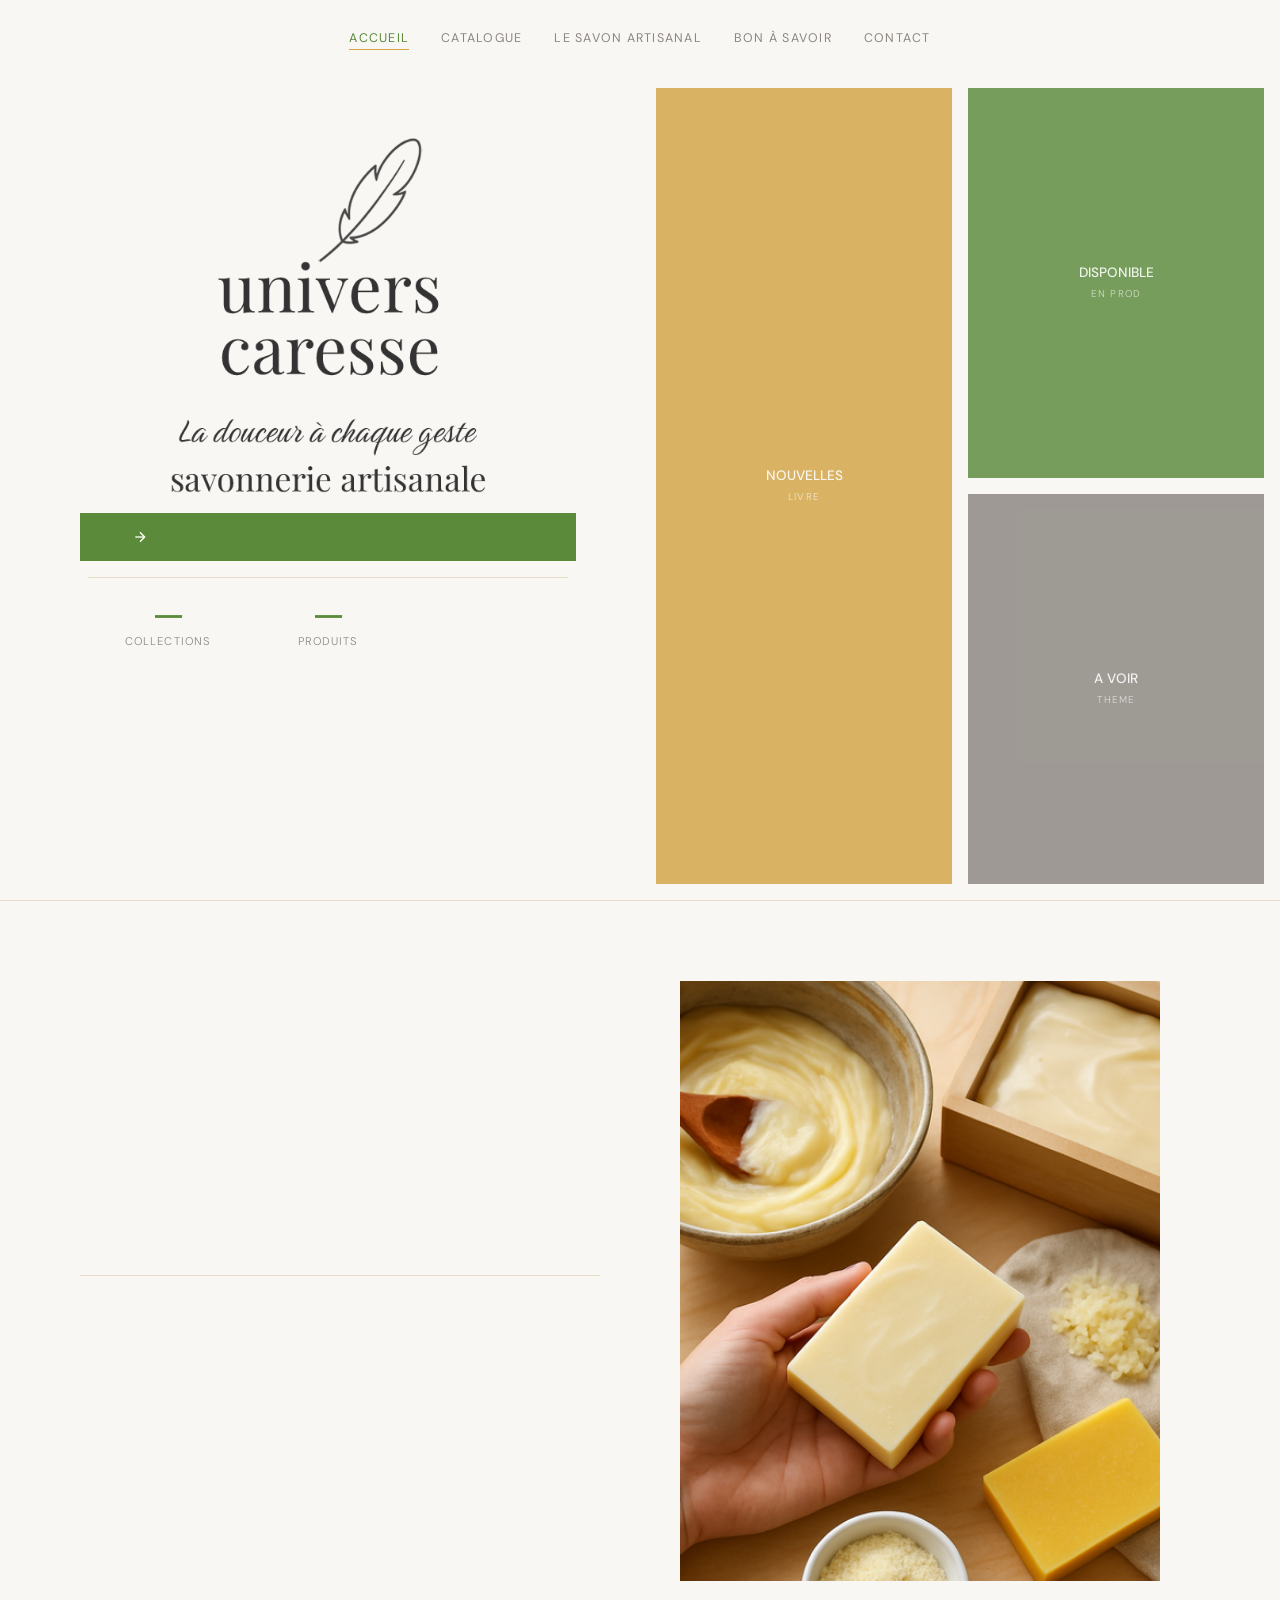
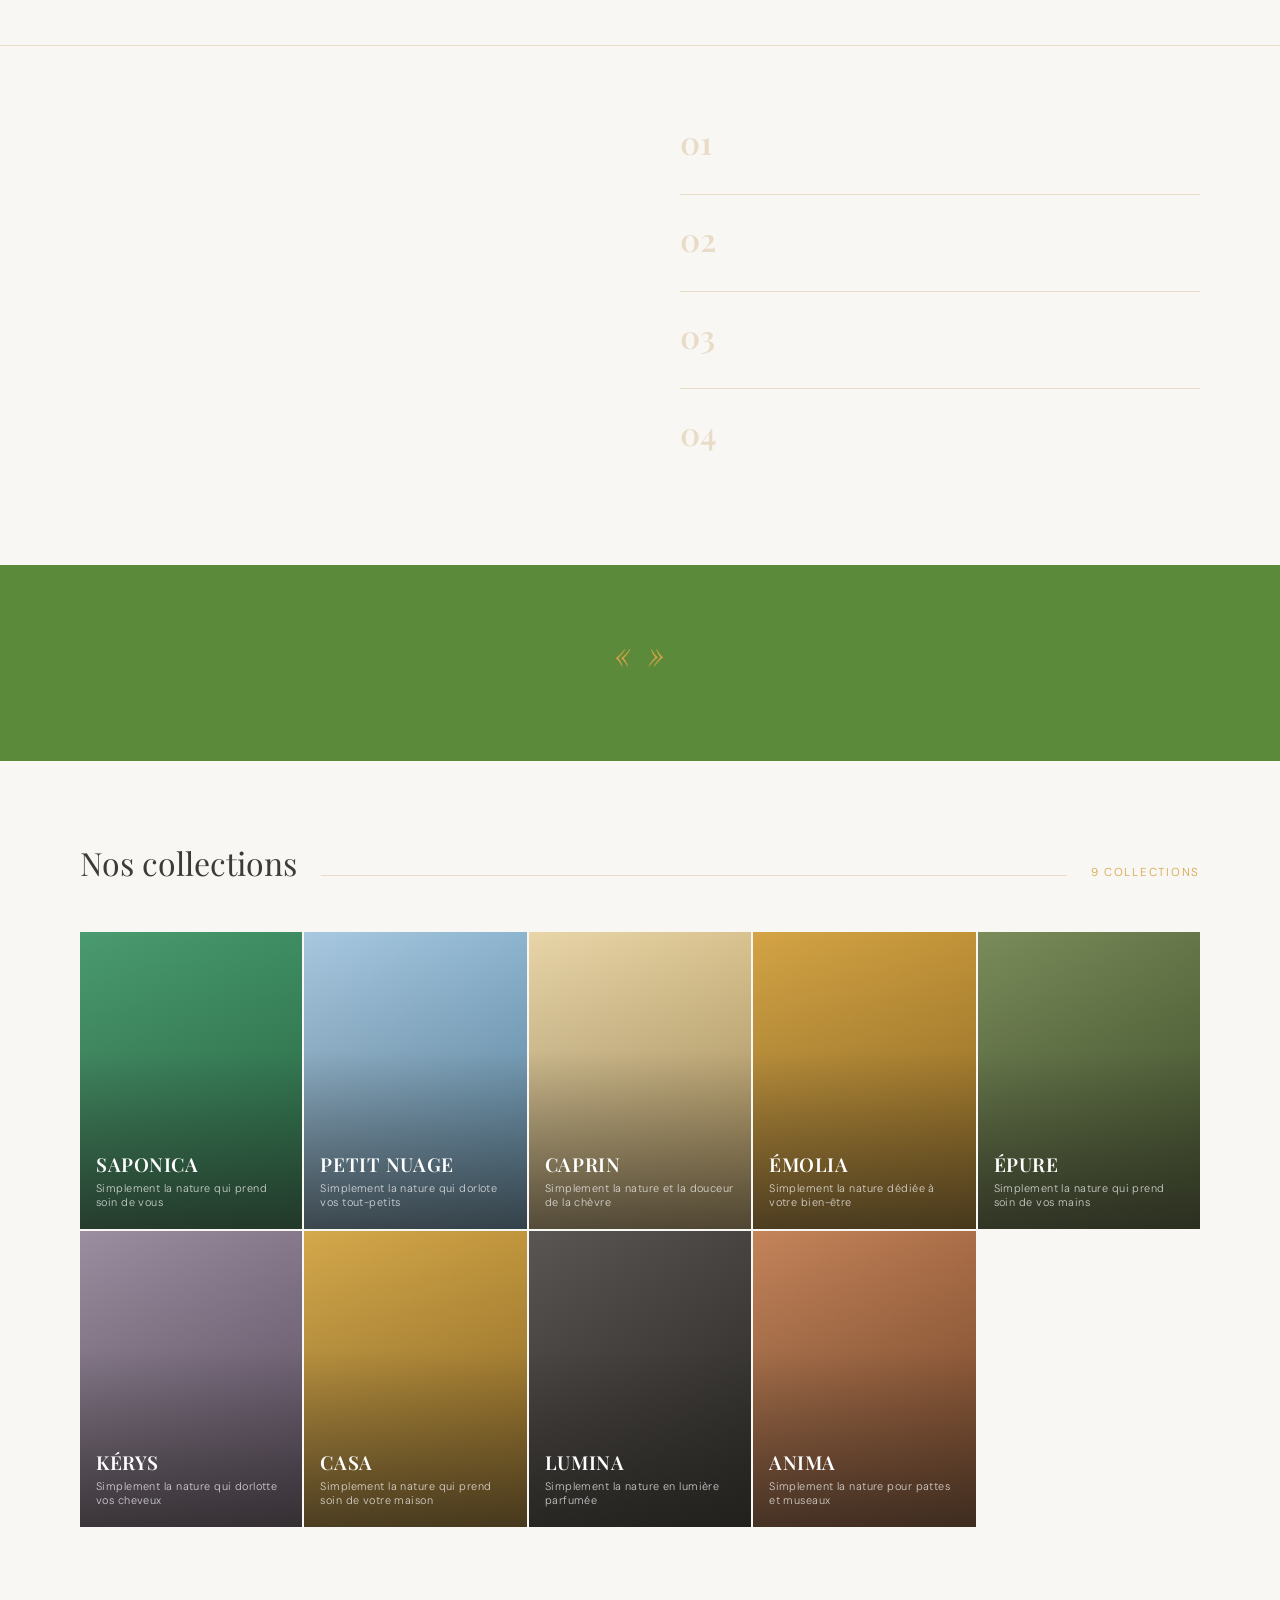
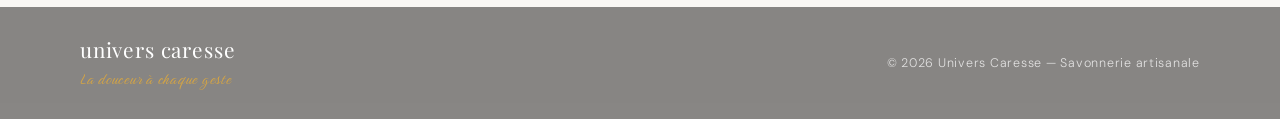
==== commit df46ecbf: "7h33" ====
--- a/index.html
+++ b/index.html
@@ -15,6 +15,7 @@
   <ul class="nav-links" id="nav-links">
     <li><a href="#accueil" class="active" onclick="naviguer('accueil')">Accueil</a></li>
     <li><a href="#catalogue" onclick="naviguer('catalogue')">Catalogue</a></li>
+    <li><a href="#educatif" onclick="naviguer('educatif')">Le savon artisanal</a></li>
     <li><a href="#bon-a-savoir" onclick="naviguer('bon-a-savoir')">Bon à savoir</a></li>
     <li><a href="#contact" onclick="naviguer('contact')">Contact</a></li>
   </ul>
@@ -198,10 +199,607 @@
 
   </section>
 
+
+ <section id="section-educatif" class="page-section">
+
+  <!-- SOUS-SECTIONS ÉDUCATIVES : affichées une à la fois -->
+  <div class="edu-sous-section-panel active" id="edu-1">
+
+    <div class="page-entete">
+      <div class="page-entete-gauche">
+        <div class="page-entete-eyebrow">Le savon artisanal — 1 / 7</div>
+        <h1 class="page-entete-titre">La saponification <em>à froid</em></h1>
+      </div>
+      <p style="font-family:'Playfair Display',serif; font-size:1.1rem; font-style:italic; color:var(--gris); max-width:320px; text-align:right;">Quand la chimie devient une caresse</p>
+    </div>
+
+    <div class="page-hero">
+      <div>
+        <p class="page-hero-texte" style="margin-top:0;">La saponification à froid, c'est l'alchimie douce qui transforme des huiles végétales en savon sans jamais les brutaliser par la chaleur. Contrairement aux savons industriels chauffés à haute température, cette méthode ancestrale préserve toute la richesse des ingrédients. Le processus est simple : des huiles rencontrent de l'hydroxyde de sodium dans l'eau, et ensemble, ils se transforment lentement en un savon pur et doux.</p>
+        <p class="page-hero-texte">Cette transformation prend son temps. Les molécules s'enlacent à température ambiante, créant naturellement de la glycérine — cette substance précieuse que les savons industriels extraient pour la revendre. Ici, elle reste. Elle hydrate, elle protège, elle caresse la peau à chaque usage.</p>
+        <p class="page-hero-texte">Le résultat ? Un savon vivant, riche, généreux. Chaque barre conserve les vertus intactes des huiles qui la composent : vitamines, acides gras essentiels, bienfaits naturels que la chaleur aurait détruits.</p>
+      </div>
+      <div class="page-hero-visuel">
+        <div class="page-hero-visuel-bg">
+          <div class="edu-photo">
+            <svg viewBox="0 0 24 24" fill="none" stroke="currentColor" stroke-width="1"><rect x="3" y="3" width="18" height="18" rx="1"/><circle cx="8.5" cy="8.5" r="1.5"/><path d="M21 15l-5-5L5 21"/></svg>
+            <span class="edu-photo-legende">Processus de fabrication,<br>huiles végétales,<br>texture crémeuse de la pâte</span>
+          </div>
+        </div>
+      </div>
+    </div>
+
+    <div class="bonne-section">
+      <h2 class="bonne-section-titre">Pourquoi choisir un savon saponifié à froid</h2>
+      <div class="items-grille">
+        <div class="info-card">
+          <div class="info-card-titre">Glycérine naturelle préservée</div>
+          <div class="info-card-texte">Hydratation profonde à chaque usage — cette substance précieuse reste dans le savon au lieu d'être extraite et revendue.</div>
+        </div>
+        <div class="info-card">
+          <div class="info-card-titre">Huiles intactes</div>
+          <div class="info-card-texte">Vitamines et nutriments non dégradés par la chaleur. Les acides gras essentiels restent actifs, prêts à prendre soin de votre peau.</div>
+        </div>
+        <div class="info-card accent">
+          <div class="info-card-titre">Surgraissage</div>
+          <div class="info-card-texte">Un excès d'huile nourrissante reste libre dans le savon pour nourrir votre peau à chaque usage. <a href="#" onclick="afficherEduSection(3)">En savoir plus →</a></div>
+        </div>
+        <div class="info-card neutre">
+          <div class="info-card-titre">Fabrication artisanale</div>
+          <div class="info-card-texte">Chaque barre est unique, faite à la main en petites séries. Aucun raccourci industriel, aucun compromis sur la qualité.</div>
+        </div>
+      </div>
+      <div class="edu-liens">
+        <a href="#" onclick="naviguer('catalogue')" class="edu-lien">Collection SAPONICA</a>
+        <a href="#" onclick="naviguer('catalogue')" class="edu-lien">Collection CAPRIN</a>
+        <a href="#" onclick="naviguer('catalogue')" class="edu-lien">Collection ÉPURE</a>
+      </div>
+    </div>
+
+    <div class="edu-nav">
+      <span></span>
+      <button class="edu-nav-btn suivant" onclick="afficherEduSection(2)">La cure : patience et transformation <svg viewBox="0 0 16 16" fill="none" stroke="currentColor" stroke-width="1.5"><path d="M6 3l5 5-5 5"/></svg></button>
+    </div>
+
+  </div><!-- /edu-1 -->
+
+  <div class="edu-sous-section-panel" id="edu-2">
+
+    <div class="page-entete">
+      <div class="page-entete-gauche">
+        <div class="page-entete-eyebrow">Le savon artisanal — 2 / 7</div>
+        <h1 class="page-entete-titre">La cure : <em>patience et transformation</em></h1>
+      </div>
+      <p style="font-family:'Playfair Display',serif; font-size:1.1rem; font-style:italic; color:var(--gris); max-width:320px; text-align:right;">Le temps comme ingrédient essentiel</p>
+    </div>
+
+    <div class="section-texte">
+      <div class="texte-principal">
+        <p>Quand un savon sort du moule, il n'est pas encore prêt. Il est tendre, encore humide, en pleine métamorphose. C'est là que commence la cure — cette période de repos essentielle où le savon devient vraiment lui-même. Entre quatre et six semaines, selon la recette, il sèche lentement à l'air libre, perdant son excès d'eau tout en complétant sa transformation chimique.</p>
+        <p>Durant ces semaines de patience, la saponification se finalise. Les dernières molécules d'huile et de soude trouvent leur équilibre parfait. Le pH se stabilise, s'adoucit, devient aussi doux qu'une caresse. L'eau s'évapore progressivement, et le savon durcit, se concentre, devient plus dense.</p>
+        <p>On ne peut pas précipiter ce processus. Les savons riches en huile d'olive demandent plus de temps. Ceux chargés en beurre de karité atteignent leur douceur optimale après six semaines. C'est une leçon de patience que nous offre la matière : les meilleures choses ne se forcent pas, elles mûrissent.</p>
+        <div class="edu-liens" style="margin-top:32px;">
+          <a href="#" onclick="naviguer('catalogue')" class="edu-lien">Collection SAPONICA</a>
+          <a href="#" onclick="naviguer('catalogue')" class="edu-lien">Collection CAPRIN</a>
+          <a href="#" onclick="naviguer('catalogue')" class="edu-lien">Collection ÉPURE</a>
+          <a href="#" onclick="naviguer('catalogue')" class="edu-lien">Collection PETIT NUAGE</a>
+        </div>
+      </div>
+      <div>
+        <div class="valeur-item">
+          <div class="valeur-titre">pH optimal</div>
+          <div class="valeur-desc">Passage de caustique à doux, parfaitement équilibré pour la peau. Aucune trace de soude libre à la fin de la cure.</div>
+        </div>
+        <div class="valeur-item">
+          <div class="valeur-titre">Dureté accrue</div>
+          <div class="valeur-desc">Un savon bien curé dure 2 à 3 fois plus longtemps qu'un savon industriel. Il ne fond pas à la première goutte d'eau.</div>
+        </div>
+        <div class="valeur-item">
+          <div class="valeur-titre">Concentration maximale</div>
+          <div class="valeur-desc">L'évaporation de l'eau concentre les ingrédients actifs. Chaque gramme de savon est plus riche, plus généreux.</div>
+        </div>
+        <div class="valeur-item">
+          <div class="valeur-titre">Mousse onctueuse</div>
+          <div class="valeur-desc">La texture finale se développe pleinement après la cure. Une mousse crémeuse qui transforme chaque lavage en rituel.</div>
+        </div>
+      </div>
+    </div>
+
+    <div class="bandeau-citation">
+      <p class="citation-texte">C'est pour cette raison que nos savons portent une date de fabrication. Chaque barre vous arrive après avoir complété sa cure, prête à vous offrir le meilleur d'elle-même.</p>
+      <div class="citation-source">Notre engagement envers la qualité</div>
+    </div>
+
+    <div class="edu-nav">
+      <button class="edu-nav-btn precedent" onclick="afficherEduSection(1)"><svg viewBox="0 0 16 16" fill="none" stroke="currentColor" stroke-width="1.5"><path d="M10 3L5 8l5 5"/></svg> La saponification à froid</button>
+      <button class="edu-nav-btn suivant" onclick="afficherEduSection(3)">Le surgraissage <svg viewBox="0 0 16 16" fill="none" stroke="currentColor" stroke-width="1.5"><path d="M6 3l5 5-5 5"/></svg></button>
+    </div>
+
+  </div><!-- /edu-2 -->
+
+  <div class="edu-sous-section-panel" id="edu-3">
+
+    <div class="page-entete">
+      <div class="page-entete-gauche">
+        <div class="page-entete-eyebrow">Le savon artisanal — 3 / 7</div>
+        <h1 class="page-entete-titre">Le surgraissage</h1>
+      </div>
+      <p style="font-family:'Playfair Display',serif; font-size:1.1rem; font-style:italic; color:var(--gris); max-width:320px; text-align:right;">L'excès qui fait toute la différence</p>
+    </div>
+
+    <div class="section-texte">
+      <div class="texte-principal">
+        <p>Le surgraissage, c'est cette générosité calculée qui transforme un savon nettoyant en véritable soin. On ajoute volontairement plus d'huile que nécessaire à la réaction chimique. Cet excédent ne se transforme pas en savon — il reste là, libre, précieux, prêt à nourrir votre peau à chaque usage.</p>
+        <p>Un savon industriel n'a pas de surgraissage. Toutes les huiles sont converties en agent nettoyant. Résultat : une peau qui tiraille, qui s'assèche, qui réclame une crème immédiatement après. Nos savons, eux, contiennent entre 5% et 10% d'huiles non saponifiées — un film protecteur invisible qui hydrate et préserve l'équilibre naturel.</p>
+        <p>Le pourcentage n'est jamais choisi au hasard. Il s'adapte à l'usage, à la peau, à la saison.</p>
+      </div>
+      <div>
+        <div class="page-hero-visuel-bg">
+          <div class="edu-photo">
+            <svg viewBox="0 0 24 24" fill="none" stroke="currentColor" stroke-width="1"><rect x="3" y="3" width="18" height="18" rx="1"/><circle cx="8.5" cy="8.5" r="1.5"/><path d="M21 15l-5-5L5 21"/></svg>
+            <span class="edu-photo-legende">Huiles végétales dorées,<br>texture crémeuse,<br>peau hydratée après utilisation</span>
+          </div>
+        </div>
+      </div>
+    </div>
+
+    <div class="bonne-section">
+      <h2 class="bonne-section-titre">Les trois niveaux de surgraissage</h2>
+      <div class="edu-niveaux">
+        <div class="edu-niveau">
+          <div>
+            <div class="edu-niveau-pct">5%</div>
+            <div class="edu-niveau-label">Normale à grasse</div>
+          </div>
+          <div>
+            <p class="edu-niveau-texte">Nettoie efficacement sans laisser de film gras. Idéal pour les mains et le visage des peaux qui produisent naturellement du sébum. Léger, rafraîchissant, parfaitement équilibré.</p>
+            <a href="#" onclick="naviguer('catalogue')" class="edu-lien">Collection ÉPURE</a>
+          </div>
+        </div>
+        <div class="edu-niveau">
+          <div>
+            <div class="edu-niveau-pct">8%</div>
+            <div class="edu-niveau-label">Normale à sèche</div>
+          </div>
+          <div>
+            <p class="edu-niveau-texte">Le juste équilibre entre nettoyage et hydratation. Parfait pour un usage quotidien sur tout le corps. Nourrit sans alourdir, protège sans graisser.</p>
+            <a href="#" onclick="naviguer('catalogue')" class="edu-lien">Collection SAPONICA</a>
+          </div>
+        </div>
+        <div class="edu-niveau">
+          <div>
+            <div class="edu-niveau-pct">10%</div>
+            <div class="edu-niveau-label">Très sèche et délicate</div>
+          </div>
+          <div>
+            <p class="edu-niveau-texte">Une générosité d'huiles nourrissantes pour les peaux fragiles, réactives ou assoiffées. Les bébés, les peaux matures, les épidermes sensibles trouvent ici une douceur incomparable.</p>
+            <a href="#" onclick="naviguer('catalogue')" class="edu-lien">Collection PETIT NUAGE</a>
+          </div>
+        </div>
+      </div>
+    </div>
+
+    <div class="note-allergenes">
+      <div class="note-allergenes-texte">
+        <strong>💡 Astuce saisonnière</strong>
+        L'hiver québécois, avec son chauffage électrique et son air sec, peut assoiffer même les peaux habituellement grasses. Si vous sentez votre peau tirailler de novembre à mars, n'hésitez pas à passer temporairement à un surgraissage plus élevé. Votre peau d'été n'est pas votre peau d'hiver — écoutez-la.
+      </div>
+    </div>
+
+    <div class="edu-nav">
+      <button class="edu-nav-btn precedent" onclick="afficherEduSection(2)"><svg viewBox="0 0 16 16" fill="none" stroke="currentColor" stroke-width="1.5"><path d="M10 3L5 8l5 5"/></svg> La cure</button>
+      <button class="edu-nav-btn suivant" onclick="afficherEduSection(4)">Les huiles et leurs vertus <svg viewBox="0 0 16 16" fill="none" stroke="currentColor" stroke-width="1.5"><path d="M6 3l5 5-5 5"/></svg></button>
+    </div>
+
+  </div><!-- /edu-3 -->
+
+  <div class="edu-sous-section-panel" id="edu-4">
+
+    <div class="page-entete">
+      <div class="page-entete-gauche">
+        <div class="page-entete-eyebrow">Le savon artisanal — 4 / 7</div>
+        <h1 class="page-entete-titre">Les huiles <em>et leurs vertus</em></h1>
+      </div>
+      <p style="font-family:'Playfair Display',serif; font-size:1.1rem; font-style:italic; color:var(--gris); max-width:320px; text-align:right;">Chaque goutte a son histoire</p>
+    </div>
+
+    <div class="page-hero" style="grid-template-columns:1fr 1fr;">
+      <div class="page-hero-visuel">
+        <div class="page-hero-visuel-bg">
+          <div class="edu-photo">
+            <svg viewBox="0 0 24 24" fill="none" stroke="currentColor" stroke-width="1"><rect x="3" y="3" width="18" height="18" rx="1"/><circle cx="8.5" cy="8.5" r="1.5"/><path d="M21 15l-5-5L5 21"/></svg>
+            <span class="edu-photo-legende">Huiles végétales dans des flacons,<br>tournesol, olives, noix de coco,<br>karité brut</span>
+          </div>
+        </div>
+      </div>
+      <div>
+        <p class="page-hero-texte" style="margin-top:0;">Dans un savon saponifié à froid, les huiles ne sont pas de simples ingrédients. Ce sont les âmes du savon, celles qui lui donnent sa personnalité, sa texture, ses bienfaits. Chaque huile apporte quelque chose d'unique : l'une crée une mousse généreuse, l'autre nourrit en profondeur, une troisième protège et apaise.</p>
+        <p class="page-hero-texte">Contrairement aux savons industriels où les huiles sont chauffées à haute température, la saponification à froid préserve toute leur richesse. Les acides gras essentiels, les vitamines A et E, les antioxydants naturels restent intacts, prêts à prendre soin de votre peau à chaque usage.</p>
+      </div>
+    </div>
+
+    <div class="bonne-section">
+      <h2 class="bonne-section-titre">Les huiles que nous choisissons</h2>
+      <div class="items-grille">
+        <div class="info-card">
+          <div class="info-card-titre">Tournesol — La généreuse</div>
+          <div class="info-card-texte">Riche en vitamines E, elle nourrit sans alourdir. Légère pour les peaux grasses, nourrissante pour les peaux normales. Mousse fine et crémeuse, toucher soyeux.</div>
+        </div>
+        <div class="info-card">
+          <div class="info-card-titre">Coco — L'alliée de la mousse</div>
+          <div class="info-card-texte">Crée une mousse abondante et onctueuse. Nettoie en profondeur, donne de la fermeté au savon. Dosée avec précision pour ne pas assécher.</div>
+        </div>
+        <div class="info-card">
+          <div class="info-card-titre">Olive — La douceur méditerranéenne</div>
+          <div class="info-card-texte">Utilisée depuis l'Antiquité. Nourrit profondément, forme un film protecteur. Sa mousse lactée demande une longue cure — récompensée par une douceur incomparable.</div>
+        </div>
+        <div class="info-card accent">
+          <div class="info-card-titre">Karité — La caresse nourrissante</div>
+          <div class="info-card-texte">Vitamines A, E, F, acides gras essentiels : une source de nutrition pure. Apaise, répare, protège les épidermes fragilisés. Texture veloutée qui perdure après le rinçage.</div>
+        </div>
+        <div class="info-card">
+          <div class="info-card-titre">Amande douce — La délicate</div>
+          <div class="info-card-texte">Pour les peaux fragiles et réactives. Apaise les démangeaisons, calme les rougeurs. Parfaite pour les bébés et les peaux matures.</div>
+        </div>
+        <div class="info-card neutre">
+          <div class="info-card-titre">Lait de chèvre — La tradition apaisante</div>
+          <div class="info-card-texte">Riche en vitamines A, B, C. Nourrit intensément tout en respectant l'équilibre naturel. Mousse crémeuse et réconfortante pour les peaux sensibles.</div>
+        </div>
+      </div>
+    </div>
+
+    <div class="bandeau-citation">
+      <p class="citation-texte">Un savon n'est jamais composé d'une seule huile. C'est l'équilibre entre plusieurs qui crée la perfection.</p>
+      <div class="citation-source">La symphonie d'huiles Univers Caresse</div>
+    </div>
+
+    <div class="edu-nav">
+      <button class="edu-nav-btn precedent" onclick="afficherEduSection(3)"><svg viewBox="0 0 16 16" fill="none" stroke="currentColor" stroke-width="1.5"><path d="M10 3L5 8l5 5"/></svg> Le surgraissage</button>
+      <button class="edu-nav-btn suivant" onclick="afficherEduSection(5)">Les argiles et additifs <svg viewBox="0 0 16 16" fill="none" stroke="currentColor" stroke-width="1.5"><path d="M6 3l5 5-5 5"/></svg></button>
+    </div>
+
+  </div><!-- /edu-4 -->
+
+  <div class="edu-sous-section-panel" id="edu-5">
+
+    <div class="page-entete">
+      <div class="page-entete-gauche">
+        <div class="page-entete-eyebrow">Le savon artisanal — 5 / 7</div>
+        <h1 class="page-entete-titre">Les argiles <em>et additifs</em></h1>
+      </div>
+      <p style="font-family:'Playfair Display',serif; font-size:1.1rem; font-style:italic; color:var(--gris); max-width:320px; text-align:right;">Les trésors de la terre dans votre savon</p>
+    </div>
+
+    <div class="section-texte">
+      <div class="texte-principal">
+        <p>Au-delà des huiles, nos savons accueillent des alliés précieux venus de la terre et des plantes. Les argiles, les poudres végétales, les flocons d'avoine, le charbon activé — chacun apporte sa touche unique, son bienfait particulier. Ce ne sont pas de simples ajouts décoratifs : ce sont des ingrédients actifs.</p>
+        <p>Les argiles sont des cadeaux millénaires. Elles absorbent les impuretés, régulent le sébum, apaisent les irritations. Et souvent, c'est elles qui donnent aux savons leurs couleurs naturelles, sans aucun colorant artificiel. Chaque couleur a sa personnalité, son action privilégiée, sa peau de prédilection.</p>
+      </div>
+      <div>
+        <div class="page-hero-visuel-bg">
+          <div class="edu-photo">
+            <svg viewBox="0 0 24 24" fill="none" stroke="currentColor" stroke-width="1"><rect x="3" y="3" width="18" height="18" rx="1"/><circle cx="8.5" cy="8.5" r="1.5"/><path d="M21 15l-5-5L5 21"/></svg>
+            <span class="edu-photo-legende">Argiles colorées dans des bols,<br>charbon activé noir,<br>flocons d'avoine, pétales séchées</span>
+          </div>
+        </div>
+      </div>
+    </div>
+
+    <div class="bonne-section">
+      <h2 class="bonne-section-titre">Les argiles</h2>
+      <div class="items-grille">
+        <div class="info-card neutre">
+          <div class="info-card-titre">Argile blanche (Kaolin)</div>
+          <div class="info-card-texte">La plus délicate. Nettoie sans agresser, absorbe légèrement l'excès de sébum. Pour les bébés et les peaux les plus sensibles.</div>
+        </div>
+        <div class="info-card accent">
+          <div class="info-card-titre">Argile jaune</div>
+          <div class="info-card-texte">L'équilibre parfait. Purifie sans décaper, tonifie, régule. Redonne de l'éclat aux teints ternes. Sa couleur dorée apporte une lumière solaire au savon.</div>
+        </div>
+        <div class="info-card">
+          <div class="info-card-titre">Argile rose</div>
+          <div class="info-card-texte">Mariage subtil entre blanche et rouge. La douceur de l'une, la force minéralisante de l'autre. Pour les peaux sensibles qui ont besoin d'un peu plus.</div>
+        </div>
+        <div class="info-card">
+          <div class="info-card-titre">Argile verte</div>
+          <div class="info-card-texte">La plus puissante. Absorbe l'excès de sébum, resserre les pores, matifie. L'argile des peaux grasses et des pores dilatés.</div>
+        </div>
+        <div class="info-card">
+          <div class="info-card-titre">Argile rouge</div>
+          <div class="info-card-texte">Améliore la microcirculation, redonne de l'éclat. Pour les peaux normales à sèches, matures ou fatiguées. Sa teinte terracotta est 100% naturelle.</div>
+        </div>
+      </div>
+    </div>
+
+    <div class="bonne-section">
+      <h2 class="bonne-section-titre">Les additifs</h2>
+      <div class="items-grille">
+        <div class="info-card">
+          <div class="info-card-titre">Charbon activé</div>
+          <div class="info-card-texte">Un aimant à impuretés. Attire et capture toxines, polluants, impuretés logées dans les pores. L'allié des peaux urbaines.</div>
+        </div>
+        <div class="info-card accent">
+          <div class="info-card-titre">Avoine</div>
+          <div class="info-card-texte">Une caresse pour les peaux irritées. Apaise, adoucit, exfolie ultra-doucement. Appréciée des peaux à eczéma et de tous ceux qui cherchent un réconfort doux.</div>
+        </div>
+        <div class="info-card neutre">
+          <div class="info-card-titre">Fleurs et pétales</div>
+          <div class="info-card-texte">Lavande, rose, calendula — pas que décoratives. La lavande apaise, la rose tonifie, le calendula répare. Chaque savon devient une petite œuvre d'art végétale.</div>
+        </div>
+      </div>
+    </div>
+
+    <div class="edu-nav">
+      <button class="edu-nav-btn precedent" onclick="afficherEduSection(4)"><svg viewBox="0 0 16 16" fill="none" stroke="currentColor" stroke-width="1.5"><path d="M10 3L5 8l5 5"/></svg> Les huiles</button>
+      <button class="edu-nav-btn suivant" onclick="afficherEduSection(6)">Les huiles essentielles <svg viewBox="0 0 16 16" fill="none" stroke="currentColor" stroke-width="1.5"><path d="M6 3l5 5-5 5"/></svg></button>
+    </div>
+
+  </div><!-- /edu-5 -->
+
+  <div class="edu-sous-section-panel" id="edu-6">
+
+    <div class="page-entete">
+      <div class="page-entete-gauche">
+        <div class="page-entete-eyebrow">Le savon artisanal — 6 / 7</div>
+        <h1 class="page-entete-titre">Les huiles <em>essentielles</em></h1>
+      </div>
+      <p style="font-family:'Playfair Display',serif; font-size:1.1rem; font-style:italic; color:var(--gris); max-width:320px; text-align:right;">Les âmes parfumées de nos savons</p>
+    </div>
+
+    <div class="page-hero">
+      <div>
+        <p class="page-hero-texte" style="margin-top:0;">Les huiles essentielles ne sont pas de simples parfums. Ce sont des concentrés de plantes qui portent en eux l'essence même de la nature. Quelques gouttes suffisent pour transformer un savon : elles apportent leur parfum, certes, mais aussi leurs vertus thérapeutiques reconnues depuis des millénaires.</p>
+        <p class="page-hero-texte">Dans nos savons saponifiés à froid, les huiles essentielles restent actives. Notre méthode douce préserve leurs propriétés. Elles se libèrent au contact de l'eau, enveloppent votre peau de leurs bienfaits, transforment chaque lavage en rituel sensoriel.</p>
+      </div>
+      <div class="page-hero-visuel">
+        <div class="page-hero-visuel-bg">
+          <div class="edu-photo">
+            <svg viewBox="0 0 24 24" fill="none" stroke="currentColor" stroke-width="1"><rect x="3" y="3" width="18" height="18" rx="1"/><circle cx="8.5" cy="8.5" r="1.5"/><path d="M21 15l-5-5L5 21"/></svg>
+            <span class="edu-photo-legende">Flacons d'huiles essentielles,<br>lavande, menthe, eucalyptus,<br>romarin frais</span>
+          </div>
+        </div>
+      </div>
+    </div>
+
+    <div class="bonne-section">
+      <h2 class="bonne-section-titre">Les huiles essentielles de nos savons</h2>
+      <div class="items-grille">
+        <div class="info-card accent">
+          <div class="info-card-titre">Lavande vraie — L'apaisante</div>
+          <div class="info-card-texte">Apaisante, cicatrisante, régulatrice. Convient à tous les types de peaux. Transforme la douche en moment de sérénité.</div>
+        </div>
+        <div class="info-card">
+          <div class="info-card-titre">Eucalyptus — Le purifiant</div>
+          <div class="info-card-texte">Fraîcheur intense, presque mentholée. Resserre les pores, purifie en profondeur. Sous la douche, c'est comme une bouffée d'air frais.</div>
+        </div>
+        <div class="info-card">
+          <div class="info-card-titre">Menthe poivrée — La vivifiante</div>
+          <div class="info-card-texte">L'huile essentielle du réveil. Stimule, rafraîchit, chasse la torpeur. Idéale pour les douches matinales et les peaux fatiguées.</div>
+        </div>
+        <div class="info-card">
+          <div class="info-card-titre">Romarin — Le tonifiant</div>
+          <div class="info-card-texte">Tonifiante, purifiante, régénérante. Stimule la circulation, revitalise les tissus. Parfum herbacé des garrigues méditerranéennes.</div>
+        </div>
+        <div class="info-card neutre">
+          <div class="info-card-titre">Cèdre — Le boisé</div>
+          <div class="info-card-texte">Profondeur boisée, presque masculine. Apaisant, purifiant pour tous types de peaux. Parfum chaud et résineux des forêts anciennes.</div>
+        </div>
+        <div class="info-card">
+          <div class="info-card-titre">Géranium rosat — L'équilibrant</div>
+          <div class="info-card-texte">Régule la production de sébum. Précieuse pour les peaux mixtes. Parfum floral légèrement rosé, douceur féminine sans être sucré.</div>
+        </div>
+        <div class="info-card">
+          <div class="info-card-titre">Ylang-ylang — La sensuelle</div>
+          <div class="info-card-texte">La chaleur des tropiques. Régule le sébum, tonifie, apaise. Quelques gouttes suffisent à transformer un savon en expérience olfactive.</div>
+        </div>
+        <div class="info-card accent">
+          <div class="info-card-titre">Citron — Le lumineux</div>
+          <div class="info-card-texte">Fraîcheur pétillante, presque solaire. Illumine le teint, resserre les pores, purifie. L'huile essentielle du matin, de l'énergie.</div>
+        </div>
+        <div class="info-card">
+          <div class="info-card-titre">Thé vert — L'antioxydant</div>
+          <div class="info-card-texte">Protège contre les agressions, lutte contre le vieillissement prématuré. L'huile essentielle des peaux urbaines exposées à la pollution.</div>
+        </div>
+        <div class="info-card">
+          <div class="info-card-titre">Petitgrain — Le relaxant</div>
+          <div class="info-card-texte">Fraîcheur verte et florale. Rééquilibrante pour les peaux grasses et mixtes. Parfum entre fleur d'oranger et agrumes.</div>
+        </div>
+        <div class="info-card neutre">
+          <div class="info-card-titre">Palmarosa — La régénérante</div>
+          <div class="info-card-texte">Stimule le renouvellement cellulaire, maintient l'hydratation. Pour tous les types de peaux, particulièrement les peaux sèches et matures.</div>
+        </div>
+      </div>
+    </div>
+
+    <div class="note-allergenes">
+      <div class="note-allergenes-texte">
+        <strong>Précautions d'usage</strong>
+        <strong>Femmes enceintes et allaitantes :</strong> certaines huiles essentielles sont déconseillées. Consultez votre médecin. &nbsp;&nbsp;<strong>Bébés et jeunes enfants :</strong> préférez la <a href="#" onclick="naviguer('catalogue')">Collection PETIT NUAGE</a>, formulée sans huiles essentielles. &nbsp;&nbsp;<strong>Peaux très sensibles :</strong> testez toujours sur une petite zone avant usage complet.
+      </div>
+    </div>
+
+    <div class="edu-nav">
+      <button class="edu-nav-btn precedent" onclick="afficherEduSection(5)"><svg viewBox="0 0 16 16" fill="none" stroke="currentColor" stroke-width="1.5"><path d="M10 3L5 8l5 5"/></svg> Les argiles et additifs</button>
+      <button class="edu-nav-btn suivant" onclick="afficherEduSection(7)">Connaître sa peau <svg viewBox="0 0 16 16" fill="none" stroke="currentColor" stroke-width="1.5"><path d="M6 3l5 5-5 5"/></svg></button>
+    </div>
+
+  </div><!-- /edu-6 -->
+
+  <div class="edu-sous-section-panel" id="edu-7">
+
+    <div class="page-entete">
+      <div class="page-entete-gauche">
+        <div class="page-entete-eyebrow">Le savon artisanal — 7 / 7</div>
+        <h1 class="page-entete-titre">Connaître sa peau <em>et choisir son savon</em></h1>
+      </div>
+      <p style="font-family:'Playfair Display',serif; font-size:1.1rem; font-style:italic; color:var(--gris); max-width:320px; text-align:right;">Le guide pour trouver votre allié parfait</p>
+    </div>
+
+    <div class="bonne-section">
+      <h2 class="bonne-section-titre">Identifier votre type de peau</h2>
+      <div class="edu-types-grille">
+        <div class="edu-type-peau">
+          <div class="edu-type-titre">Peau normale</div>
+          <span class="edu-type-label">Les signes</span>
+          <p class="edu-type-texte">Confortable toute la journée, ni brillances ni tiraillements. Grain de peau régulier, pores peu visibles.</p>
+          <span class="edu-type-label">Ce qu'elle aime</span>
+          <p class="edu-type-texte">Savons équilibrés, surgraissage 5-8%, huiles légères (tournesol, coco), argiles douces (blanche, jaune).</p>
+          <div class="edu-type-liens">
+            <a href="#" onclick="naviguer('catalogue')" class="edu-lien">SAPONICA</a>
+            <a href="#" onclick="naviguer('catalogue')" class="edu-lien">ÉPURE</a>
+          </div>
+        </div>
+        <div class="edu-type-peau">
+          <div class="edu-type-titre">Peau sèche</div>
+          <span class="edu-type-label">Les signes</span>
+          <p class="edu-type-texte">Tiraillement après le lavage, particulièrement en hiver. Texture parfois rugueuse, pores fins, peu visibles.</p>
+          <span class="edu-type-label">Ce qu'elle aime</span>
+          <p class="edu-type-texte">Savons riches, surgraissage 8-10%, huiles nourrissantes (olive, karité, amande douce), avoine apaisante.</p>
+          <div class="edu-type-liens">
+            <a href="#" onclick="naviguer('catalogue')" class="edu-lien">PETIT NUAGE</a>
+            <a href="#" onclick="naviguer('catalogue')" class="edu-lien">Étreinte gourmande</a>
+          </div>
+        </div>
+        <div class="edu-type-peau">
+          <div class="edu-type-titre">Peau grasse</div>
+          <span class="edu-type-label">Les signes</span>
+          <p class="edu-type-texte">Brillances sur la zone T, pores dilatés, tendance aux imperfections.</p>
+          <span class="edu-type-label">Ce qu'elle aime</span>
+          <p class="edu-type-texte">Savons purifiants, surgraissage 3-5%, argiles absorbantes (verte, jaune), charbon activé, HE purifiantes.</p>
+          <div class="edu-type-liens">
+            <a href="#" onclick="naviguer('catalogue')" class="edu-lien">Murmure d'Olivia</a>
+            <a href="#" onclick="naviguer('catalogue')" class="edu-lien">Clarté verte</a>
+          </div>
+        </div>
+        <div class="edu-type-peau">
+          <div class="edu-type-titre">Peau mixte</div>
+          <span class="edu-type-label">Les signes</span>
+          <p class="edu-type-texte">Zone T grasse, joues normales à sèches. Le grand classique : deux peaux en une.</p>
+          <span class="edu-type-label">Ce qu'elle aime</span>
+          <p class="edu-type-texte">Savons équilibrants, argiles régulatrices (jaune, rose), HE régulatrices (géranium, petitgrain), surgraissage 5-8%.</p>
+          <div class="edu-type-liens">
+            <a href="#" onclick="naviguer('catalogue')" class="edu-lien">Douce pensée</a>
+          </div>
+        </div>
+        <div class="edu-type-peau">
+          <div class="edu-type-titre">Peau sensible</div>
+          <span class="edu-type-label">Les signes</span>
+          <p class="edu-type-texte">Réactions fréquentes, rougeurs, démangeaisons. Peau fine, réactive au froid, au chaud, au stress.</p>
+          <span class="edu-type-label">Ce qu'elle aime</span>
+          <p class="edu-type-texte">Savons doux, surgraissage 8-10%, argiles délicates (blanche, rose), avoine apaisante, HE douces ou aucune HE.</p>
+          <div class="edu-type-liens">
+            <a href="#" onclick="naviguer('catalogue')" class="edu-lien">PETIT NUAGE</a>
+            <a href="#" onclick="naviguer('catalogue')" class="edu-lien">Délicat</a>
+          </div>
+        </div>
+      </div>
+    </div>
+
+    <div class="note-allergenes">
+      <div class="note-allergenes-texte">
+        <strong>💡 Astuce saisonnière</strong>
+        L'hiver québécois, avec son chauffage électrique et son air sec, peut assoiffer même les peaux habituellement grasses. Si vous sentez votre peau tirailler de novembre à mars, n'hésitez pas à passer temporairement à un surgraissage plus élevé. Écoutez votre peau — elle sait ce dont elle a besoin.
+      </div>
+    </div>
+
+    <div class="bonne-section">
+      <h2 class="bonne-section-titre">Choisir selon votre usage</h2>
+      <div class="edu-besoins">
+        <div class="edu-besoin">
+          <div class="edu-besoin-titre">Pour le visage</div>
+          <p class="edu-besoin-texte">Savons doux, surgraissés 8-10%, argiles adaptées à votre type de peau.</p>
+          <a href="#" onclick="naviguer('catalogue')" class="edu-lien">Délicat</a>
+        </div>
+        <div class="edu-besoin">
+          <div class="edu-besoin-titre">Pour le corps</div>
+          <p class="edu-besoin-texte">Surgraissage 5-8%, savons purifiants ou nourrissants selon votre peau.</p>
+          <a href="#" onclick="naviguer('catalogue')" class="edu-lien">Collection SAPONICA</a>
+        </div>
+        <div class="edu-besoin">
+          <div class="edu-besoin-titre">Pour les mains</div>
+          <p class="edu-besoin-texte">Lavage fréquent = douceur essentielle. Surgraissage 5%, huiles protectrices.</p>
+          <a href="#" onclick="naviguer('catalogue')" class="edu-lien">Collection ÉPURE</a>
+        </div>
+        <div class="edu-besoin">
+          <div class="edu-besoin-titre">Pour les bébés</div>
+          <p class="edu-besoin-texte">Douceur absolue : surgraissage 10%, sans huiles essentielles, argiles délicates.</p>
+          <a href="#" onclick="naviguer('catalogue')" class="edu-lien">Collection PETIT NUAGE</a>
+        </div>
+        <div class="edu-besoin">
+          <div class="edu-besoin-titre">Pour les cheveux</div>
+          <p class="edu-besoin-texte">Shampoings solides formulés par type : gras, normaux, secs/bouclés.</p>
+          <a href="#" onclick="naviguer('catalogue')" class="edu-lien">Collection KÉRYS</a>
+        </div>
+      </div>
+    </div>
+
+    <div class="bonne-section">
+      <h2 class="bonne-section-titre">Votre guide rapide</h2>
+      <div style="overflow-x:auto;">
+        <table style="width:100%; border-collapse:collapse; font-family:'DM Sans',sans-serif;">
+          <thead>
+            <tr style="border-bottom:2px solid var(--beige);">
+              <th style="text-align:left; padding:10px 16px; font-size:0.62rem; letter-spacing:0.15em; text-transform:uppercase; color:var(--gris); font-weight:500;">Type de peau</th>
+              <th style="text-align:left; padding:10px 16px; font-size:0.62rem; letter-spacing:0.15em; text-transform:uppercase; color:var(--gris); font-weight:500;">Surgraissage</th>
+              <th style="text-align:left; padding:10px 16px; font-size:0.62rem; letter-spacing:0.15em; text-transform:uppercase; color:var(--gris); font-weight:500;">Huiles privilégiées</th>
+              <th style="text-align:left; padding:10px 16px; font-size:0.62rem; letter-spacing:0.15em; text-transform:uppercase; color:var(--gris); font-weight:500;">Argiles / Additifs</th>
+              <th style="text-align:left; padding:10px 16px; font-size:0.62rem; letter-spacing:0.15em; text-transform:uppercase; color:var(--gris); font-weight:500;">Collections</th>
+            </tr>
+          </thead>
+          <tbody>
+            <tr><td style="padding:14px 16px; border-bottom:1px solid rgba(232,220,200,0.4); font-size:0.84rem; font-weight:500; color:var(--gris-fonce);">Normale</td><td style="padding:14px 16px; border-bottom:1px solid rgba(232,220,200,0.4); font-size:0.84rem; color:var(--gris); font-weight:300;">5–8%</td><td style="padding:14px 16px; border-bottom:1px solid rgba(232,220,200,0.4); font-size:0.84rem; color:var(--gris); font-weight:300;">Tournesol, coco, karité</td><td style="padding:14px 16px; border-bottom:1px solid rgba(232,220,200,0.4); font-size:0.84rem; color:var(--gris); font-weight:300;">Blanche, jaune</td><td style="padding:14px 16px; border-bottom:1px solid rgba(232,220,200,0.4); font-size:0.84rem; color:var(--gris); font-weight:300;"><a href="#" onclick="naviguer('catalogue')">SAPONICA</a>, <a href="#" onclick="naviguer('catalogue')">ÉPURE</a></td></tr>
+            <tr><td style="padding:14px 16px; border-bottom:1px solid rgba(232,220,200,0.4); font-size:0.84rem; font-weight:500; color:var(--gris-fonce);">Sèche</td><td style="padding:14px 16px; border-bottom:1px solid rgba(232,220,200,0.4); font-size:0.84rem; color:var(--gris); font-weight:300;">8–10%</td><td style="padding:14px 16px; border-bottom:1px solid rgba(232,220,200,0.4); font-size:0.84rem; color:var(--gris); font-weight:300;">Olive, karité, amande</td><td style="padding:14px 16px; border-bottom:1px solid rgba(232,220,200,0.4); font-size:0.84rem; color:var(--gris); font-weight:300;">Rose, avoine</td><td style="padding:14px 16px; border-bottom:1px solid rgba(232,220,200,0.4); font-size:0.84rem; color:var(--gris); font-weight:300;"><a href="#" onclick="naviguer('catalogue')">PETIT NUAGE</a>, <a href="#" onclick="naviguer('catalogue')">CAPRIN</a></td></tr>
+            <tr><td style="padding:14px 16px; border-bottom:1px solid rgba(232,220,200,0.4); font-size:0.84rem; font-weight:500; color:var(--gris-fonce);">Grasse</td><td style="padding:14px 16px; border-bottom:1px solid rgba(232,220,200,0.4); font-size:0.84rem; color:var(--gris); font-weight:300;">3–5%</td><td style="padding:14px 16px; border-bottom:1px solid rgba(232,220,200,0.4); font-size:0.84rem; color:var(--gris); font-weight:300;">Tournesol, coco</td><td style="padding:14px 16px; border-bottom:1px solid rgba(232,220,200,0.4); font-size:0.84rem; color:var(--gris); font-weight:300;">Verte, charbon</td><td style="padding:14px 16px; border-bottom:1px solid rgba(232,220,200,0.4); font-size:0.84rem; color:var(--gris); font-weight:300;"><a href="#" onclick="naviguer('catalogue')">ÉPURE</a>, <a href="#" onclick="naviguer('catalogue')">PURÉLIA</a></td></tr>
+            <tr><td style="padding:14px 16px; border-bottom:1px solid rgba(232,220,200,0.4); font-size:0.84rem; font-weight:500; color:var(--gris-fonce);">Mixte</td><td style="padding:14px 16px; border-bottom:1px solid rgba(232,220,200,0.4); font-size:0.84rem; color:var(--gris); font-weight:300;">5–8%</td><td style="padding:14px 16px; border-bottom:1px solid rgba(232,220,200,0.4); font-size:0.84rem; color:var(--gris); font-weight:300;">Équilibrées</td><td style="padding:14px 16px; border-bottom:1px solid rgba(232,220,200,0.4); font-size:0.84rem; color:var(--gris); font-weight:300;">Jaune, rose</td><td style="padding:14px 16px; border-bottom:1px solid rgba(232,220,200,0.4); font-size:0.84rem; color:var(--gris); font-weight:300;"><a href="#" onclick="naviguer('catalogue')">SAPONICA</a></td></tr>
+            <tr><td style="padding:14px 16px; font-size:0.84rem; font-weight:500; color:var(--gris-fonce);">Sensible</td><td style="padding:14px 16px; font-size:0.84rem; color:var(--gris); font-weight:300;">8–10%</td><td style="padding:14px 16px; font-size:0.84rem; color:var(--gris); font-weight:300;">Amande, karité</td><td style="padding:14px 16px; font-size:0.84rem; color:var(--gris); font-weight:300;">Blanche, avoine</td><td style="padding:14px 16px; font-size:0.84rem; color:var(--gris); font-weight:300;"><a href="#" onclick="naviguer('catalogue')">PETIT NUAGE</a>, <a href="#" onclick="naviguer('catalogue')">CAPRIN</a></td></tr>
+          </tbody>
+        </table>
+      </div>
+    </div>
+
+    <div class="bonne-section">
+      <h2 class="bonne-section-titre">Testez et écoutez votre peau</h2>
+      <div class="edu-checklists">
+        <div class="edu-checklist">
+          <div class="edu-checklist-titre">Signes qu'il vous convient</div>
+          <ul class="edu-checklist-liste">
+            <li>Peau confortable, pas de tiraillements</li>
+            <li>Aucune irritation ou rougeur</li>
+            <li>Sensation de propreté sans effet décapant</li>
+            <li>Hydratation qui dure plusieurs heures</li>
+          </ul>
+        </div>
+        <div class="edu-checklist non">
+          <div class="edu-checklist-titre">Signes qu'il ne convient pas</div>
+          <ul class="edu-checklist-liste">
+            <li>Tiraillements après le rinçage</li>
+            <li>Rougeurs, démangeaisons, inconfort</li>
+            <li>Peau qui brille excessivement ou qui pèle</li>
+            <li>Besoin urgent de crème hydratante</li>
+          </ul>
+        </div>
+      </div>
+      <div class="edu-liens" style="margin-top:32px;">
+        <a href="#" onclick="naviguer('catalogue')" class="edu-lien">Toutes nos collections</a>
+        <a href="#" onclick="naviguer('contact')" class="edu-lien">Nous contacter pour des conseils</a>
+      </div>
+    </div>
+
+    <div class="edu-nav">
+      <button class="edu-nav-btn precedent" onclick="afficherEduSection(6)"><svg viewBox="0 0 16 16" fill="none" stroke="currentColor" stroke-width="1.5"><path d="M10 3L5 8l5 5"/></svg> Les huiles essentielles</button>
+      <button class="edu-nav-btn suivant" onclick="afficherEduSection(1)">Retour au début <svg viewBox="0 0 16 16" fill="none" stroke="currentColor" stroke-width="1.5"><path d="M6 3l5 5-5 5"/></svg></button>
+    </div>
+
+  </div><!-- /edu-7 -->
+
+</section>
+
+
   <!-- ══════════════════════════════════
        SECTION BON À SAVOIR
   ══════════════════════════════════ -->
-  <section id="section-bon-a-savoir" class="page-section">
+
+<section id="section-bon-a-savoir" class="page-section">
 
     <div class="page-entete fade-in">
       <div class="page-entete-gauche">
@@ -438,7 +1036,7 @@
   ordre.forEach(col => {
     if (!parCollection[col]) return;
     const produits = parCollection[col];
-    const infos = produits[0];
+    const infos = (data.infoCollections && data.infoCollections[col]) ? data.infoCollections[col] : produits[0];
     const section = document.createElement('div');
     section.className = 'collection-section';
     section.dataset.collection = col;
--- a/css/style.css
+++ b/css/style.css
@@ -338,6 +338,7 @@
   background: transparent; color: var(--gris); border: 1px solid var(--beige);
 }
 .btn-outline:hover { border-color: var(--primary); color: var(--primary); }
+.btn-icone { padding: 11px 14px; margin-left: auto !important; }
 
 .btn-edit {
   background: rgba(90,138,58,0.08); color: var(--primary);
@@ -399,6 +400,7 @@
 }
 .form-control:focus, .form-ctrl:focus { border-color: var(--primary); }
 textarea.form-control, textarea.form-ctrl { resize: vertical; min-height: 80px; line-height: 1.6; }
+textarea.textarea-auto { resize: none; overflow: hidden; }
 select.form-control, select.form-ctrl { cursor: pointer; }
 .form-ctrl[readonly] { background: rgba(232,220,200,0.3); color: var(--gris); }
 
@@ -408,9 +410,17 @@
 .form-note { font-family: 'DM Sans', sans-serif; font-size: 0.72rem; color: var(--gris); font-weight: 300; }
 
 .form-grille { display: grid; grid-template-columns: 1fr 1fr; gap: 16px 24px; }
+
+.ingredient-rangee { display: flex; gap: 8px; align-items: center; margin-bottom: 8px; }
+.ingredient-rangee .form-ctrl:first-child { flex: 1; }
+.ingredient-rangee .form-ctrl:nth-child(2) { flex: 2; }
+.ingredient-rangee .form-ctrl:nth-child(3) { width: 90px; flex: none; }
+.checkboxes-groupe { display: flex; flex-wrap: wrap; gap: 8px 24px; padding: 8px 0; }
+.checkboxes-groupe label { display: flex; align-items: center; gap: 6px; cursor: pointer; font-size: 0.95rem; }
+.checkboxes-groupe input[type="checkbox"] { width: 16px; height: 16px; cursor: pointer; accent-color: var(--primary); }
 .form-row-2 { display: grid; grid-template-columns: 1fr 1fr; gap: 16px; }
 .col-plein { grid-column: 1 / -1; }
-
+.col-petit { max-width: 120px; }
 /* ═══════════════════════════════════════
    MESSAGES
    ═══════════════════════════════════════ */
@@ -518,7 +528,7 @@
 }
 footer::before {
   content: ''; position: absolute; inset: 0;
-  background: var(--gris-fonce-75);
+  background: var(--gris-fonce-60);
   z-index: 0;
 }
 footer > * { position: relative; z-index: 1; }
@@ -541,7 +551,7 @@
 .hero-stat-num { font-family: 'Playfair Display', serif; font-size: 2.2rem; font-weight: 600; color: var(--primary); line-height: 1; }
 .hero-stat-label { font-family: 'DM Sans', sans-serif; font-size: 0.7rem; letter-spacing: 0.1em; color: var(--gris); text-transform: uppercase; margin-top: 4px; }
 .hero-right { position: relative; overflow: hidden; background: url('../Images/fond.png') center center / cover no-repeat; }
-.hero-logo-img { max-width: 360px; width: 100%; margin-bottom: 16px; display: block; margin-left: auto; margin-right: auto; }
+.hero-logo-img { max-width: 325px; width: 100%; margin-bottom: 16px; display: block; margin-left: auto; margin-right: auto; }
 
 .hero-mosaic { display: grid; grid-template-columns: 1fr 1fr; grid-template-rows: 1fr 1fr; height: 100%; gap: 16px; padding: 16px; }
 .mosaic-item { overflow: hidden; position: relative; }
@@ -591,9 +601,9 @@
 .page-hero-titre { font-family: 'Playfair Display', serif; font-size: clamp(2.5rem, 4vw, 4rem); font-weight: 400; line-height: 1.1; color: var(--gris-fonce); margin-bottom: 8px; }
 .page-hero-titre em { font-style: italic; color: var(--primary); display: block; }
 .page-hero-texte { font-family: 'DM Sans', sans-serif; font-size: 1rem; line-height: 1.9; color: var(--gris); font-weight: 300; margin-top: 28px; max-width: 480px; }
-.page-hero-signature { font-family: 'Birthstone', cursive; font-size: 1.8rem; color: var(--accent); margin-top: 40px; margin-bottom: 4px; }
+.page-hero-signature { font-family: 'Birthstone', cursive; font-size: 1.8rem; color: var(--accent); margin-top: 20px; margin-bottom: 4px; }
 .page-hero-titre-signature { font-family: 'DM Sans', sans-serif; font-size: 0.72rem; letter-spacing: 0.15em; text-transform: uppercase; color: var(--gris); font-weight: 400; }
-.page-hero-signature-bloc { margin-top: 48px; padding-top: 40px; border-top: 1px solid var(--beige); }
+.page-hero-signature-bloc { margin-top: 24px; padding-top: 20px; border-top: 1px solid var(--beige); }
 .page-hero-visuel { display: flex; align-items: center; justify-content: center; max-width: 480px; }
 .page-hero-visuel-bg { width: 100%; aspect-ratio: 4/5; background: var(--beige); display: flex; align-items: center; justify-content: center; position: relative; overflow: hidden; }
 .page-hero-visuel-bg img.photo-ambiance { width: 100%; height: 100%; object-fit: cover; position: absolute; inset: 0; }
@@ -665,7 +675,7 @@
 .catalogue-title { font-family: 'Playfair Display', serif; font-size: 2.8rem; font-weight: 400; color: var(--gris-fonce); }
 .catalogue-title span { color: var(--primary); font-style: italic; }
 .catalogue-subtitle { font-family: 'DM Sans', sans-serif; font-size: 0.85rem; color: var(--gris); font-weight: 300; margin-top: 8px; }
-.filtres-bar { padding: 20px var(--padding-page); display: flex; gap: 8px; flex-wrap: wrap; align-items: center; border-bottom: 1px solid var(--beige); background: var(--blanc); position: sticky; top: var(--nav-h); z-index: 50; }
+.filtres-bar { padding: 20px var(--padding-page); display: flex; gap: 8px; flex-wrap: wrap; align-items: center; border-bottom: 1px solid var(--beige); background: var(--blanc); }
 .filtre-label { font-family: 'DM Sans', sans-serif; font-size: 0.7rem; letter-spacing: 0.15em; text-transform: uppercase; color: var(--gris); margin-right: 8px; font-weight: 500; }
 .filtre-btn { padding: 7px 18px; font-size: 0.72rem; letter-spacing: 0.08em; border: 1px solid var(--beige); background: transparent; color: var(--gris); cursor: pointer; font-family: 'DM Sans', sans-serif; text-transform: uppercase; transition: all 0.2s; font-weight: 400; }
 .filtre-btn:hover { border-color: var(--primary); color: var(--primary); }
@@ -689,7 +699,7 @@
 .carte-produit:hover .carte-couleur { transform: scale(1.04); }
 .carte-couleur img { width: 100%; height: 100%; object-fit: cover; position: absolute; inset: 0; }
 .carte-couleur-dot { position: absolute; bottom: 12px; right: 12px; width: 24px; height: 24px; border-radius: 50%; border: 2px solid var(--blanc-pur-60); background: var(--col-hex); }
-.carte-couleur-overlay { position: absolute; inset: 0; pointer-events: none; background: linear-gradient(to top, color-mix(in srgb, var(--col-hex) 56%, transparent) 0%, color-mix(in srgb, var(--col-hex) 27%, transparent) 40%, transparent 70%); }
+
 .carte-infos { padding: 16px 16px 18px; background: color-mix(in srgb, var(--col-hex) 90%, transparent); }
 .carte-photo-placeholder { position: absolute; inset: 0; display: flex; flex-direction: column; align-items: center; justify-content: center; gap: 8px; color: rgba(255,255,255,0.5); font-family: 'DM Sans', sans-serif; font-size: 0.62rem; letter-spacing: 0.1em; text-transform: uppercase; }
 .carte-photo-placeholder svg { width: 26px; height: 26px; opacity: 0.4; }
@@ -723,11 +733,10 @@
 /* ═══════════════════════════════════════
    ADMIN — LAYOUT
    ═══════════════════════════════════════ */
-.admin-layout { display: flex; padding-top: var(--nav-h); min-height: 100vh; }
-.admin-contenu { flex: 1; margin-left: 0; padding: 48px 56px; min-width: 0; }
+.admin-layout { display: flex; padding-top: var(--nav-h); height: 100vh; overflow: hidden; }
+.admin-contenu { flex: 1; margin-left: 0; padding: 48px 56px; min-width: 0; box-sizing: border-box; height: calc(100vh - var(--nav-h)); overflow-y: auto; }
 .section-admin { display: none; }
 .section-admin.visible { display: block; }
-
 /* ═══════════════════════════════════════
    ADMIN — SIDEBAR
    ═══════════════════════════════════════ */
@@ -737,12 +746,13 @@
 .sidebar-overlay { display: none; position: fixed; inset: 0; background: rgba(30,28,25,0.4); z-index: 89; top: var(--nav-h); }
 .sidebar-overlay.visible { display: block; }
 .sidebar-groupe { margin-bottom: 4px; }
-.sidebar-titre { font-family: 'DM Sans', sans-serif; font-size: 0.62rem; letter-spacing: 0.2em; text-transform: uppercase; color: var(--beige); padding: 14px 24px 6px; font-weight: 500; }
+.sidebar-titre { font-family: 'DM Sans', sans-serif; font-size: 0.62rem; letter-spacing: 0.2em; text-transform: uppercase; color: var(--gris); padding: 14px 24px 6px; font-weight: 500; }
 .sidebar-lien { display: block; padding: 9px 24px; font-family: 'DM Sans', sans-serif; font-size: 0.82rem; font-weight: 300; color: var(--gris); text-decoration: none; cursor: pointer; border: none; background: none; width: 100%; text-align: right; transition: all 0.15s; border-left: 3px solid transparent; }
 .sidebar-lien:hover { background: rgba(90,138,58,0.05); color: var(--primary); }
 .sidebar-lien.actif { background: rgba(90,138,58,0.08); color: var(--primary); border-left-color: var(--primary); font-weight: 500; }
 .sidebar-lien.bientot { color: var(--beige); cursor: default; font-style: italic; }
 .sidebar-lien.bientot:hover { background: none; color: var(--beige); }
+
 .sidebar-sep { height: 1px; background: var(--beige); margin: 10px 24px; }
 
 /* ═══════════════════════════════════════
@@ -755,17 +765,23 @@
 /* ═══════════════════════════════════════
    ADMIN — ACCUEIL
    ═══════════════════════════════════════ */
-.accueil-admin { display: grid; grid-template-columns: 1fr 1fr; min-height: calc(100vh - var(--nav-h)); margin: -48px -56px; }
-.accueil-gauche { display: flex; flex-direction: column; align-items: flex-start; justify-content: center; text-align: left; padding: 40px 64px; border-right: 1px solid var(--beige); gap: 4px; }
-.accueil-logo { max-width: 280px; width: 70%; height: auto; margin-bottom: 12px; }
-.accueil-bonjour { font-family: 'Birthstone', cursive; font-size: 3.5rem; color: var(--accent); line-height: 1; align-self: center; letter-spacing: 0.05em; }
-.accueil-chantal { font-family: 'Playfair Display', serif; font-size: 2.2rem; color: var(--primary); font-weight: 400; line-height: 1; margin-bottom: 0; align-self: center; }
-.accueil-droite { display: grid; grid-template-columns: 1fr 1fr 1fr 1fr; grid-template-rows: 1fr 1fr; gap: 16px; padding: 16px; background: url('../Images/fond.png') center center / cover no-repeat; }
-.accueil-tuile { display: flex; flex-direction: column; align-items: center; justify-content: center; gap: 18px; font-family: 'DM Sans', sans-serif; font-size: 0.68rem; font-weight: 500; letter-spacing: 0.22em; text-transform: uppercase; color: white; cursor: pointer; border: none; transition: filter 0.4s ease; min-height: 0; }
-.accueil-tuile:hover { filter: brightness(1.04); }
-.tuile-icone { width: 70px; height: 70px; display: block; transition: transform 0.4s ease; }
+.accueil-admin { display: grid; grid-template-columns: 1fr 1fr; height: calc(100vh - var(--nav-h)); margin: -48px -56px -48px -56px; overflow: hidden; }
+.accueil-gauche { display: flex; flex-direction: column; align-items: center; justify-content: center; text-align: center; padding: 24px 40px; border-right: 1px solid var(--beige); gap: 4px; overflow: hidden; }
+.accueil-logo { max-width: 220px; width: 60%; height: auto; margin-bottom: 8px; }
+.accueil-bonjour { font-family: 'Birthstone', cursive; font-size: 2.5rem; color: var(--accent); line-height: 1; align-self: center; letter-spacing: 0.05em; }
+.accueil-chantal { font-family: 'Playfair Display', serif; font-size: 1.6rem; color: var(--primary); font-weight: 400; line-height: 1; margin-bottom: 0; align-self: center; }
+.accueil-droite { display: grid; grid-template-columns: 1fr 1fr; grid-template-rows: 1fr 1fr; height: 100%; background: url('../Images/fond.png') center center / cover no-repeat; gap: 16px; padding: 16px; box-sizing: border-box; overflow: hidden; }
+.accueil-grande-tuile { display: flex; flex-direction: row; align-items: stretch; height: 100%; gap: 2px; min-height: 0; }
+.accueil-grande-tuile-vert       { background: var(--primary-70); }
+.accueil-grande-tuile-jaune      { background: var(--accent-70); }
+.accueil-grande-tuile-gris       { background: var(--gris-70); }
+.accueil-grande-tuile-gris-fonce { background: var(--gris-fonce-70); }
+.accueil-tuile { display: flex; flex-direction: column; align-items: center; justify-content: center; gap: 10px; font-family: 'DM Sans', sans-serif; font-size: 0.68rem; font-weight: 500; letter-spacing: 0.22em; text-transform: uppercase; color: white; cursor: pointer; border: none; transition: filter 0.4s ease; flex: 1; background: transparent; }
+.accueil-tuile:hover { filter: brightness(1.08); }
+.accueil-tuile:disabled { opacity: 0.4; cursor: default; filter: none; }
+.tuile-icone { width: 36px; height: 36px; display: block; transition: transform 0.4s ease; }
 .tuile-icone svg { width: 100%; height: 100%; }
-.accueil-tuile:hover .tuile-icone { transform: translateY(-5px); }
+.accueil-tuile:hover:not(:disabled) .tuile-icone { transform: translateY(-3px); }
 .tuile-nom { position: relative; z-index: 1; }
 .tuile-nom::after { content: ''; display: block; width: 20px; height: 1px; background: rgba(255,255,255,0.45); margin: 8px auto 0; transition: width 0.3s ease; }
 .accueil-tuile-collections { background: var(--primary-70); }
@@ -797,6 +813,10 @@
 th { text-align: left; padding: 10px 16px; font-family: 'DM Sans', sans-serif; font-size: 0.62rem; letter-spacing: 0.15em; text-transform: uppercase; color: var(--gris); font-weight: 500; }
 td { padding: 14px 16px; border-bottom: 1px solid rgba(232,220,200,0.4); font-family: 'DM Sans', sans-serif; font-size: 0.84rem; }
 tr:hover td { background: rgba(232,220,200,0.15); }
+tr.cliquable { cursor: pointer; }
+.td-numero { font-weight: 500; font-family: 'Playfair Display', serif; }
+.td-date { color: var(--gris); font-size: 0.82rem; }
+.td-prix { color: var(--primary); font-weight: 500; font-family: 'Playfair Display', serif; }
 .td-actions { display: flex; gap: 6px; flex-wrap: wrap; }
 
 /* ═══════════════════════════════════════
@@ -804,6 +824,9 @@
    ═══════════════════════════════════════ */
 .badge-collection { display: inline-block; font-family: 'DM Sans', sans-serif; font-size: 0.62rem; letter-spacing: 0.1em; text-transform: uppercase; padding: 3px 10px; font-weight: 500; background: rgba(212,164,69,0.12); color: var(--accent); }
 .badge-statut-ok { font-family: 'DM Sans', sans-serif; font-size: 0.65rem; letter-spacing: 0.1em; text-transform: uppercase; padding: 3px 10px; font-weight: 500; background: rgba(90,138,58,0.1); color: var(--primary); }
+.facture-totaux { padding: 16px 0; border-top: 1px solid var(--beige); margin-top: 8px; }
+.facture-total-ligne { display: flex; justify-content: space-between; font-family: 'DM Sans', sans-serif; font-size: 0.88rem; color: var(--gris); padding: 4px 0; }
+.facture-total-final { font-family: 'Playfair Display', serif; font-size: 1.2rem; color: var(--primary); font-weight: 500; border-top: 1px solid var(--beige); margin-top: 8px; padding-top: 8px; }
 .badge-statut-cours { font-family: 'DM Sans', sans-serif; font-size: 0.65rem; letter-spacing: 0.1em; text-transform: uppercase; padding: 3px 10px; font-weight: 500; background: rgba(212,164,69,0.12); color: var(--accent); }
 
 /* ═══════════════════════════════════════
@@ -891,7 +914,8 @@
 .recette-statut-badge { display: inline-block; font-family: 'DM Sans', sans-serif; font-size: 0.6rem; letter-spacing: 0.1em; text-transform: uppercase; padding: 2px 8px; font-weight: 500; margin-left: 6px; }
 .recette-statut-public { background: rgba(90,138,58,0.1); color: var(--primary); }
 .recette-statut-test { background: rgba(212,164,69,0.12); color: var(--accent); }
-.recette-nom { font-family: 'Playfair Display', serif; font-size: 1.1rem; font-weight: 600; color: var(--gris-fonce); margin-bottom: 4px; line-height: 1.2; }
+.recette-statut-droite { margin-left: auto; }
+.recette-nom { font-family: 'Playfair Display', serif; font-size: 1.1rem; font-weight: 600; color: var(--gris-fonce); margin-bottom: 4px; line-height: 1.2; min-height: calc(1.1rem * 1.2 * 2); }
 .recette-ligne { font-family: 'DM Sans', sans-serif; font-size: 0.73rem; color: var(--gris); margin-bottom: 12px; font-weight: 300; }
 .recette-bas { display: flex; align-items: center; justify-content: space-between; padding-top: 10px; border-top: 1px solid var(--beige); }
 .recette-prix { font-family: 'Playfair Display', serif; font-size: 1.2rem; font-weight: 600; color: var(--primary); }
@@ -900,13 +924,19 @@
 /* ═══════════════════════════════════════
    ADMIN — INVENTAIRE
    ═══════════════════════════════════════ */
-.inv-section { margin-bottom: 36px; }
-.inv-header { display: flex; align-items: center; gap: 20px; margin-bottom: 12px; }
-.inv-titre { font-family: 'Playfair Display', serif; font-size: 1.1rem; font-weight: 400; color: var(--gris-fonce); font-style: italic; }
-.inv-line { flex: 1; height: 1px; background: var(--beige); }
-.inv-total { text-align: right; padding: 20px 0; border-top: 2px solid var(--beige); margin-top: 8px; }
+.inv-section { margin-bottom: 20px; margin-top: 16px; }
+.inv-header { display: flex; align-items: center; gap: 12px; margin-bottom: 8px; width: 100%; }
+.inv-titre { font-family: 'Playfair Display', serif; font-size: 1.1rem; font-weight: 400; color: var(--gris-fonce); font-style: italic; white-space: nowrap; }
+.inv-line { flex: 1; height: 1px; background: var(--beige); min-width: 0; }
+.inv-total { text-align: right; padding: 12px 0; border-top: 2px solid var(--beige); margin-top: 8px; }
 .inv-total-label { font-family: 'DM Sans', sans-serif; font-size: 0.65rem; letter-spacing: 0.15em; text-transform: uppercase; color: var(--gris); }
 .inv-total-montant { font-family: 'Playfair Display', serif; font-size: 2rem; color: var(--primary); }
+.td-ing-nom { font-weight: 500; }
+.td-ing-nom-suite { font-weight: 300; }
+.td-ing-fourn { color: var(--gris); font-size: 0.8rem; }
+.td-ing-fourn-meilleur { color: var(--primary); font-size: 0.8rem; font-weight: 500; }
+.td-ing-format { color: var(--gris); font-size: 0.78rem; }
+.td-ing-valeur { color: var(--primary); font-weight: 500; }
 
 /* ═══════════════════════════════════════
    ADMIN — FACTURES
@@ -925,7 +955,7 @@
 /* ═══════════════════════════════════════
    ADMIN — WIZARD
    ═══════════════════════════════════════ */
-.wizard-etapes { display: flex; align-items: center; margin-bottom: 40px; }
+.wizard-etapes { display: flex; align-items: center; margin-top: 20px;  margin-bottom: 40px; }
 .wizard-etape { display: flex; flex-direction: column; align-items: center; gap: 8px; }
 .wizard-cercle { width: 36px; height: 36px; border-radius: 50%; border: 2px solid var(--beige); background: var(--blanc); color: var(--gris); font-family: 'DM Sans', sans-serif; font-size: 0.82rem; font-weight: 500; display: flex; align-items: center; justify-content: center; transition: all 0.3s; }
 .wizard-label { font-family: 'DM Sans', sans-serif; font-size: 0.65rem; letter-spacing: 0.12em; text-transform: uppercase; color: var(--gris); transition: color 0.3s; }
@@ -987,7 +1017,7 @@
   }
   .nav-admin-btn:hover { color: var(--primary); }
   .nav-admin-btn svg { width: 10px; height: 10px; transition: transform 0.2s; }
-  .nav-admin-item:hover .nav-admin-btn svg { transform: rotate(180deg); }
+  .nav-admin-item.ouvert .nav-admin-btn svg { transform: rotate(180deg); }
 
 .nav-dropdown {
     display: none;
@@ -1001,7 +1031,7 @@
     min-width: 180px;
     z-index: 150;
   }
-  .nav-admin-item:hover .nav-dropdown { display: block; }
+  .nav-admin-item.ouvert .nav-dropdown { display: block; }
 
   .nav-dropdown-item {
     display: block;
@@ -1038,6 +1068,7 @@
 /* ═══════════════════════════════════════
    RESPONSIVE
    ═══════════════════════════════════════ */
+
 @media (max-width: 900px) {
   nav { background: none; box-shadow: none; border: none; backdrop-filter: none; }
   nav .nav-actions { display: none; }
@@ -1067,7 +1098,8 @@
 
   .hero { grid-template-columns: 1fr; }
   .hero-right { min-height: 280px; }
-  .hero-left { padding: 48px var(--padding-mobile); }
+ .hero-left { padding: 48px var(--padding-mobile); align-items: center; }
+  .hero-cta { width: 500px; max-width: 100%; justify-content: center; }
   .hero-left::after { display: none; }
 
   .section-collections { padding: 48px var(--padding-mobile); }
@@ -1089,9 +1121,9 @@
   .collection-entete-visuel { display: none; }
 
 .modal-produit { grid-template-columns: 1fr 2fr; grid-template-rows: auto auto; max-height: 90vh; overflow-y: auto; }
- .modal-visuel-hex { min-height: 240px; grid-column: 1; grid-row: 1; }
-  .modal-visuel-photo { min-height: 240px; grid-column: 2; grid-row: 1; }
-  .modal-visuel-photo img { object-fit: cover; object-position: center 70%; }
+  .modal-visuel-hex { min-height: 320px; grid-column: 1; grid-row: 1; }
+  .modal-visuel-photo { min-height: 320px; grid-column: 2; grid-row: 1; }
+  .modal-visuel-photo img { object-fit: cover; object-position: center center; }
   .modal-contenu { grid-column: 1 / -1; grid-row: 2; }
 
   .admin-contenu { padding: 24px var(--padding-mobile); }
@@ -1107,6 +1139,13 @@
   footer { padding: 32px var(--padding-mobile); flex-direction: column; gap: 16px; text-align: center; }
 }
 
+@media (orientation: landscape) and (max-width: 1180px) {
+  .modal-produit { grid-template-columns: 1fr 1fr; max-height: 100vh; overflow-y: auto; }
+  .modal-visuel-hex { min-height: 100vh; grid-column: 1; grid-row: 1; }
+  .modal-visuel-photo { min-height: 100vh; grid-column: 1; grid-row: 1; }
+  .modal-contenu { grid-column: 2; grid-row: 1; overflow-y: auto; max-height: 100vh; }
+}
+
 @media (max-width: 480px) {
   .recettes-grille { grid-template-columns: 1fr 1fr; gap: 12px; }
   .collections-grille { grid-template-columns: 1fr 1fr; }
@@ -1127,14 +1166,17 @@
 .fiche-collection-bandeau .form-panel-titre { color: var(--gris-fonce); font-size: 1.3rem; display: block; }
 .fiche-collection-slogan { color: var(--gris);font-family: 'DM Sans', sans-serif; font-size: 0.82rem; display: block; margin-top: 4px; }
 .fiche-collection-desc { font-family: 'DM Sans', sans-serif; font-size: 0.88rem; color: var(--gris); line-height: 1.7; margin-bottom: 24px; }
-.fiche-ligne-item { display: flex; align-items: flex-start; justify-content: space-between; gap: 16px; padding: 16px 0; border-bottom: 1px solid var(--beige); }
+.fiche-collection-extras-wrap { display: flex; align-items: center; gap: 12px; margin-bottom: 16px; }
+.fiche-collection-couleur { width: 80px; height: 80px; border-radius: 6px; flex-shrink: 0; display: flex; align-items: center; justify-content: center; font-family: 'DM Sans', sans-serif; font-size: 1.5rem; font-weight: 700; color: rgba(255,255,255,0.8); }
+.fiche-collection-photo img { width: 80px; height: 80px; object-fit: cover; border-radius: 6px; }
+.fiche-ligne-item { display: flex; align-items: flex-start; justify-content: space-between; gap: 16px; padding: 16px 0; border-bottom: 1px solid var(--beige); cursor: pointer; }
 .fiche-ligne-item:last-child { border-bottom: none; }
 .fiche-ligne-info { flex: 1; }
 .fiche-ligne-nom { font-family: 'DM Sans', sans-serif; font-size: 0.88rem; font-weight: 500; color: var(--gris-fonce); display: block; }
 .fiche-ligne-format { font-family: 'DM Sans', sans-serif; font-size: 0.75rem; color: var(--gris); display: block; margin-top: 2px; }
 .fiche-ligne-desc { font-family: 'DM Sans', sans-serif; font-size: 0.78rem; color: var(--gris); margin-top: 6px; line-height: 1.6; }
 .collection-carte-lignes { display: flex; flex-wrap: wrap; gap: 4px; margin-bottom: 8px; }
-.collection-carte-lignes-haut { position: absolute; top: 12px; left: 12px; right: 12px; display: flex; flex-wrap: wrap; gap: 4px; z-index: 1; }
+.collection-carte-lignes-haut { position: absolute; top: 12px; left: 12px; right: 12px; display: flex; flex-direction: column; align-items: flex-start; gap: 4px; z-index: 1; }
 .collection-carte-ligne-tag { font-family: 'DM Sans', sans-serif; font-size: 0.62rem; letter-spacing: 0.08em; color: #fff; background: rgba(0,0,0,0.3); padding: 2px 8px; display: block; width: fit-content;}
 .section-label { font-family: 'DM Sans', sans-serif; font-size: 0.72rem; letter-spacing: 0.15em; text-transform: uppercase; color: var(--gris); margin-bottom: 12px; padding-bottom: 8px; border-bottom: 1px solid var(--beige); }
 
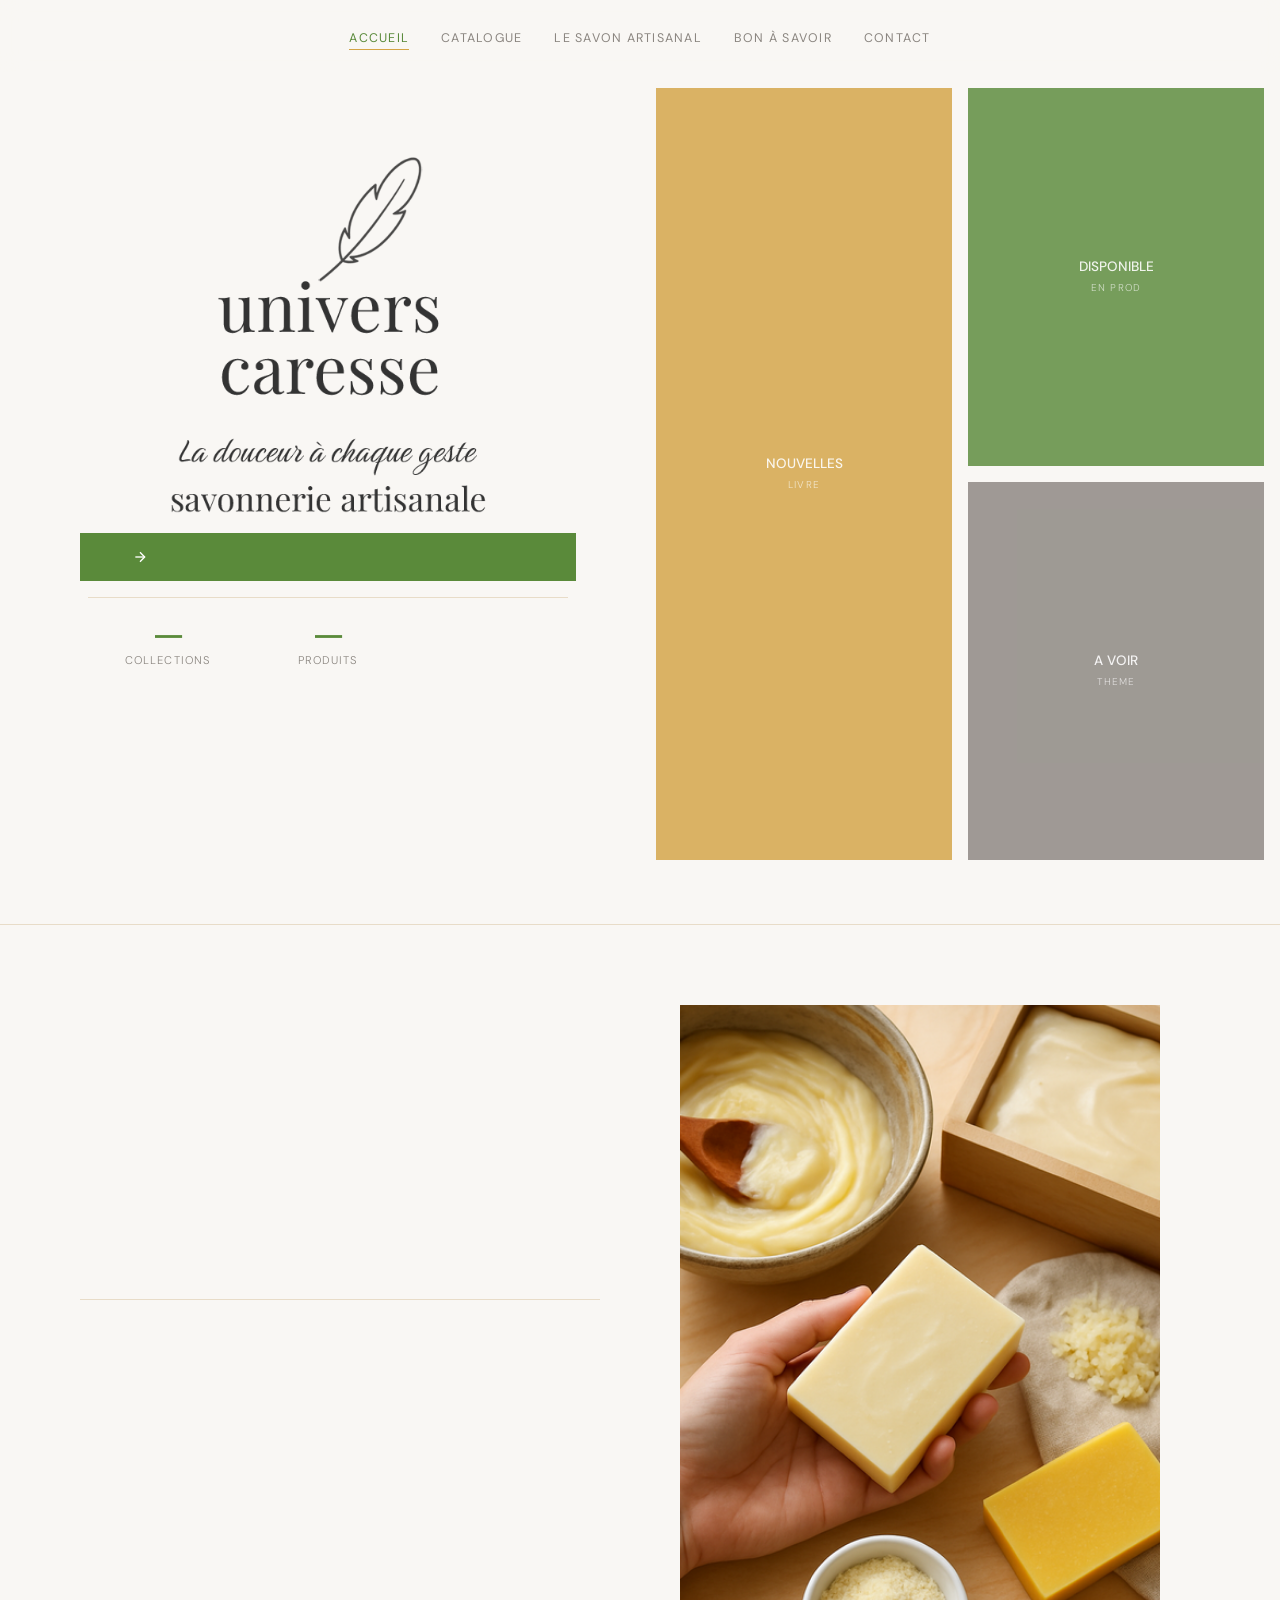
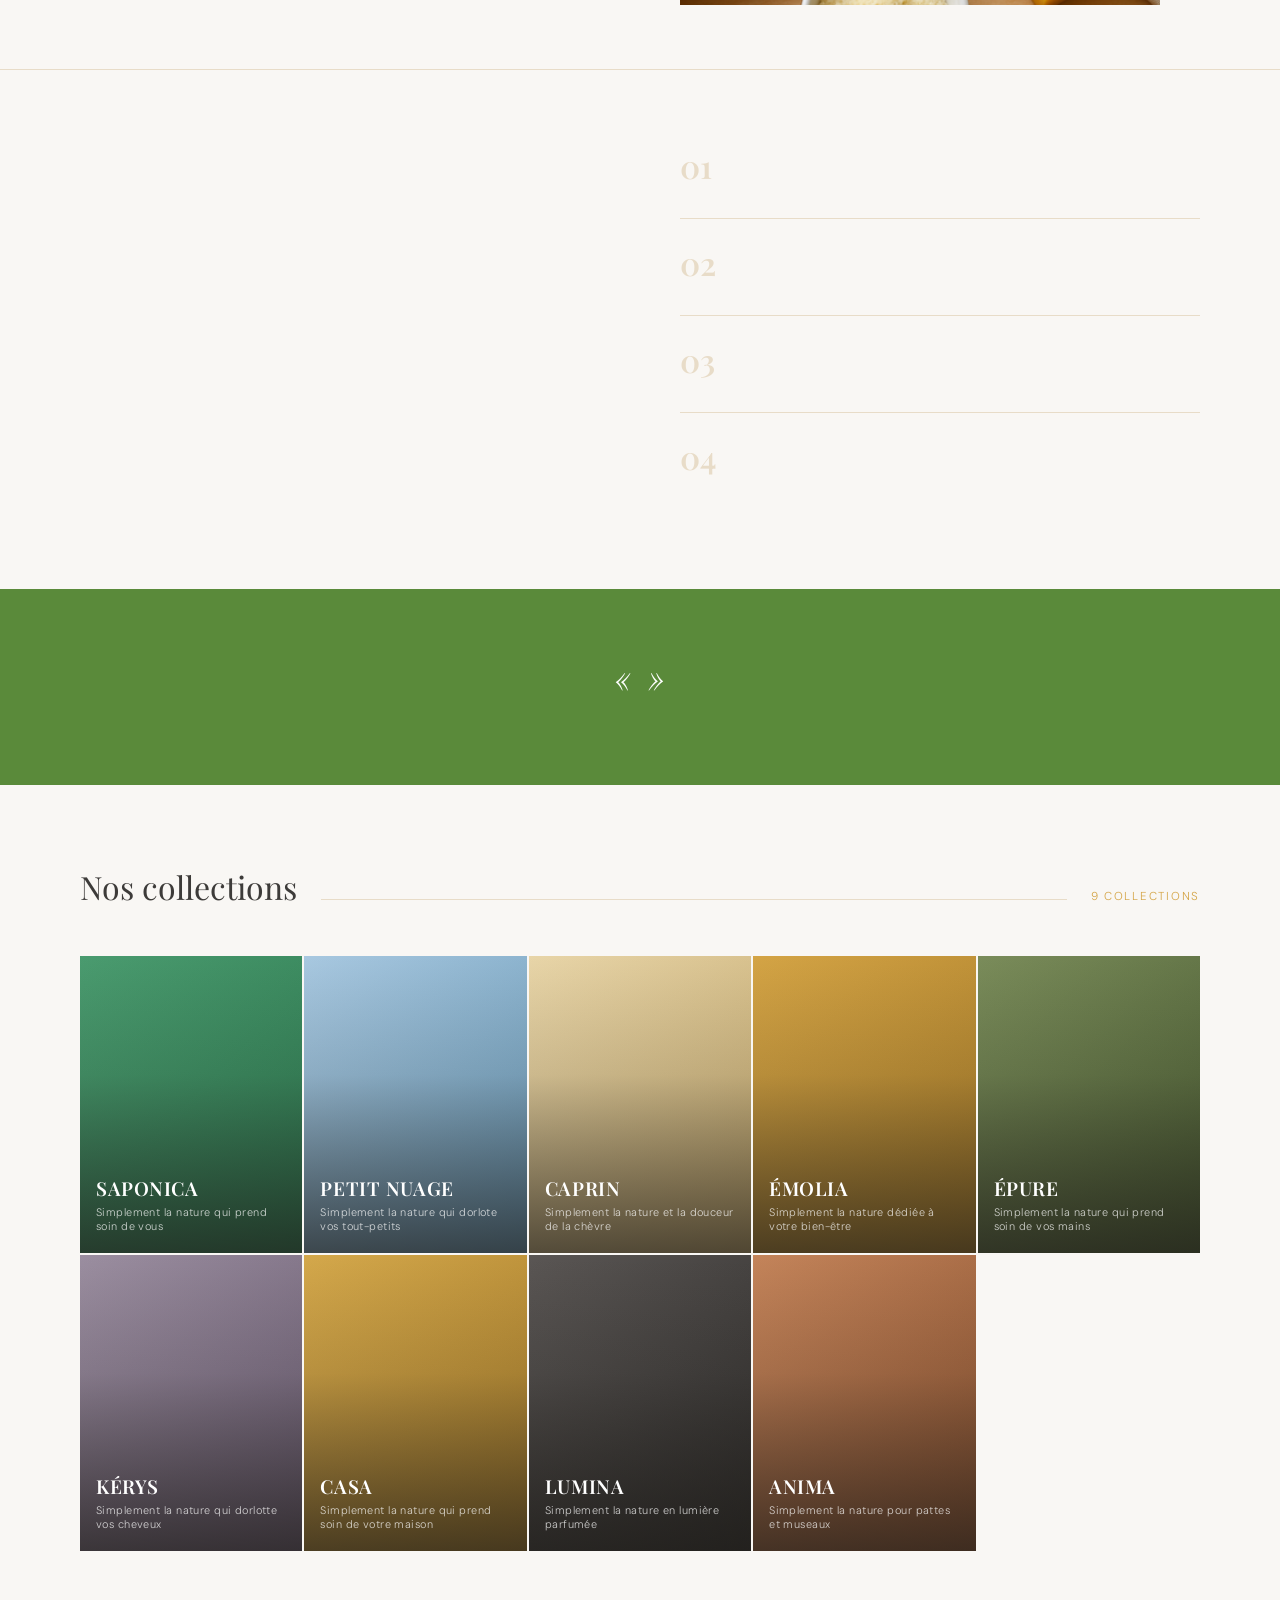
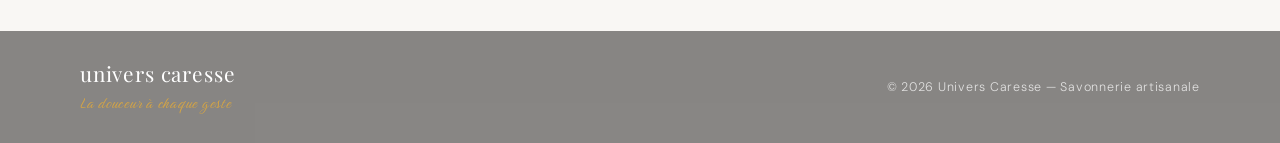
==== commit 13805f00: "17h30" ====
--- a/index.html
+++ b/index.html
@@ -9,6 +9,17 @@
 <link rel="stylesheet" href="css/style.css">
 </head>
 <body>
+
+<!-- MAINTENANCE -->
+<div id="page-maintenance" class="cache">
+  <div class="maintenance-contenu">
+    <img src="Images/plume.png" alt="Univers Caresse" class="maintenance-logo">
+    <h1 class="maintenance-titre">Le site prend une pause</h1>
+    <p class="maintenance-texte">Comme nos savons en cure, notre site web se repose quelques instants pour devenir encore meilleur.</p>
+    <p class="maintenance-texte">Nous serons de retour très bientôt, avec la même douceur que toujours.</p>
+    <p class="maintenance-signature">— L'équipe Univers Caresse</p>
+  </div>
+</div>
 
 <!-- NAVIGATION -->
 <nav id="nav">
@@ -199,55 +210,45 @@
 
   </section>
 
-
- <section id="section-educatif" class="page-section">
-
-  <!-- SOUS-SECTIONS ÉDUCATIVES : affichées une à la fois -->
+<section id="section-educatif" class="page-section">
+
+  <!-- ── SECTION 1 — SAPONIFICATION À FROID ── -->
   <div class="edu-sous-section-panel active" id="edu-1">
-
-    <div class="page-entete">
+    <div class="page-entete fade-in">
       <div class="page-entete-gauche">
-        <div class="page-entete-eyebrow">Le savon artisanal — 1 / 7</div>
-        <h1 class="page-entete-titre">La saponification <em>à froid</em></h1>
-      </div>
-      <p style="font-family:'Playfair Display',serif; font-size:1.1rem; font-style:italic; color:var(--gris); max-width:320px; text-align:right;">Quand la chimie devient une caresse</p>
-    </div>
-
+        <p class="page-entete-eyebrow" id="edu-s1-surtitre"></p>
+        <h1 class="page-entete-titre" id="edu-s1-titre-bloc"></h1>
+        <p class="edu-accroche" id="edu-s1-accroche"></p>
+      </div>
+      <div class="edu-pager">
+        <button class="edu-pager-btn" onclick="afficherEduSection(7)"><svg viewBox="0 0 16 16" fill="none" stroke="currentColor" stroke-width="1.5"><path d="M10 3L5 8l5 5"/></svg></button>
+        <span class="edu-pager-num">1 / 7</span>
+        <button class="edu-pager-btn" onclick="afficherEduSection(2)"><svg viewBox="0 0 16 16" fill="none" stroke="currentColor" stroke-width="1.5"><path d="M6 3l5 5-5 5"/></svg></button>
+      </div>
+    </div>
     <div class="page-hero">
       <div>
-        <p class="page-hero-texte" style="margin-top:0;">La saponification à froid, c'est l'alchimie douce qui transforme des huiles végétales en savon sans jamais les brutaliser par la chaleur. Contrairement aux savons industriels chauffés à haute température, cette méthode ancestrale préserve toute la richesse des ingrédients. Le processus est simple : des huiles rencontrent de l'hydroxyde de sodium dans l'eau, et ensemble, ils se transforment lentement en un savon pur et doux.</p>
-        <p class="page-hero-texte">Cette transformation prend son temps. Les molécules s'enlacent à température ambiante, créant naturellement de la glycérine — cette substance précieuse que les savons industriels extraient pour la revendre. Ici, elle reste. Elle hydrate, elle protège, elle caresse la peau à chaque usage.</p>
-        <p class="page-hero-texte">Le résultat ? Un savon vivant, riche, généreux. Chaque barre conserve les vertus intactes des huiles qui la composent : vitamines, acides gras essentiels, bienfaits naturels que la chaleur aurait détruits.</p>
+        <p class="page-hero-texte" id="edu-s1-p1"></p>
+        <p class="page-hero-texte" id="edu-s1-p2"></p>
+        <p class="page-hero-texte" id="edu-s1-p3"></p>
       </div>
       <div class="page-hero-visuel">
         <div class="page-hero-visuel-bg">
           <div class="edu-photo">
             <svg viewBox="0 0 24 24" fill="none" stroke="currentColor" stroke-width="1"><rect x="3" y="3" width="18" height="18" rx="1"/><circle cx="8.5" cy="8.5" r="1.5"/><path d="M21 15l-5-5L5 21"/></svg>
-            <span class="edu-photo-legende">Processus de fabrication,<br>huiles végétales,<br>texture crémeuse de la pâte</span>
-          </div>
-        </div>
-      </div>
-    </div>
-
+            <span class="edu-photo-legende" id="edu-s1-photo-legende"></span>
+          </div>
+        </div>
+      </div>
+    </div>
     <div class="bonne-section">
-      <h2 class="bonne-section-titre">Pourquoi choisir un savon saponifié à froid</h2>
+      <h2 class="bonne-section-titre" id="edu-s1-section-titre"></h2>
       <div class="items-grille">
-        <div class="info-card">
-          <div class="info-card-titre">Glycérine naturelle préservée</div>
-          <div class="info-card-texte">Hydratation profonde à chaque usage — cette substance précieuse reste dans le savon au lieu d'être extraite et revendue.</div>
-        </div>
-        <div class="info-card">
-          <div class="info-card-titre">Huiles intactes</div>
-          <div class="info-card-texte">Vitamines et nutriments non dégradés par la chaleur. Les acides gras essentiels restent actifs, prêts à prendre soin de votre peau.</div>
-        </div>
-        <div class="info-card accent">
-          <div class="info-card-titre">Surgraissage</div>
-          <div class="info-card-texte">Un excès d'huile nourrissante reste libre dans le savon pour nourrir votre peau à chaque usage. <a href="#" onclick="afficherEduSection(3)">En savoir plus →</a></div>
-        </div>
-        <div class="info-card neutre">
-          <div class="info-card-titre">Fabrication artisanale</div>
-          <div class="info-card-texte">Chaque barre est unique, faite à la main en petites séries. Aucun raccourci industriel, aucun compromis sur la qualité.</div>
-        </div>
+        <div class="info-card"><div class="info-card-titre" id="edu-s1-card1-titre"></div><div class="info-card-texte" id="edu-s1-card1-texte"></div></div>
+        <div class="info-card"><div class="info-card-titre" id="edu-s1-card2-titre"></div><div class="info-card-texte" id="edu-s1-card2-texte"></div></div>
+        <div class="info-card accent"><div class="info-card-titre" id="edu-s1-card3-titre"></div><div class="info-card-texte" id="edu-s1-card3-texte"></div></div>
+        <div class="info-card"><div class="info-card-titre" id="edu-s1-card4-titre"></div><div class="info-card-texte" id="edu-s1-card4-texte"></div></div>
+        <div class="info-card neutre"><div class="info-card-titre" id="edu-s1-card5-titre"></div><div class="info-card-texte" id="edu-s1-card5-texte"></div></div>
       </div>
       <div class="edu-liens">
         <a href="#" onclick="naviguer('catalogue')" class="edu-lien">Collection SAPONICA</a>
@@ -255,29 +256,26 @@
         <a href="#" onclick="naviguer('catalogue')" class="edu-lien">Collection ÉPURE</a>
       </div>
     </div>
-
     <div class="edu-nav">
       <span></span>
-      <button class="edu-nav-btn suivant" onclick="afficherEduSection(2)">La cure : patience et transformation <svg viewBox="0 0 16 16" fill="none" stroke="currentColor" stroke-width="1.5"><path d="M6 3l5 5-5 5"/></svg></button>
-    </div>
-
+      <button class="edu-nav-btn suivant" onclick="afficherEduSection(2)" id="edu-s1-nav-suivant">La cure : patience et transformation <svg viewBox="0 0 16 16" fill="none" stroke="currentColor" stroke-width="1.5"><path d="M6 3l5 5-5 5"/></svg></button>
+    </div>
   </div><!-- /edu-1 -->
 
+  <!-- ── SECTION 2 — LA CURE ── -->
   <div class="edu-sous-section-panel" id="edu-2">
-
     <div class="page-entete">
       <div class="page-entete-gauche">
-        <div class="page-entete-eyebrow">Le savon artisanal — 2 / 7</div>
-        <h1 class="page-entete-titre">La cure : <em>patience et transformation</em></h1>
-      </div>
-      <p style="font-family:'Playfair Display',serif; font-size:1.1rem; font-style:italic; color:var(--gris); max-width:320px; text-align:right;">Le temps comme ingrédient essentiel</p>
-    </div>
-
+        <div class="page-entete-eyebrow" id="edu-s2-surtitre"></div>
+        <h1 class="page-entete-titre" id="edu-s2-titre-bloc"></h1>
+      </div>
+      <p class="edu-accroche" id="edu-s2-accroche"></p>
+    </div>
     <div class="section-texte">
       <div class="texte-principal">
-        <p>Quand un savon sort du moule, il n'est pas encore prêt. Il est tendre, encore humide, en pleine métamorphose. C'est là que commence la cure — cette période de repos essentielle où le savon devient vraiment lui-même. Entre quatre et six semaines, selon la recette, il sèche lentement à l'air libre, perdant son excès d'eau tout en complétant sa transformation chimique.</p>
-        <p>Durant ces semaines de patience, la saponification se finalise. Les dernières molécules d'huile et de soude trouvent leur équilibre parfait. Le pH se stabilise, s'adoucit, devient aussi doux qu'une caresse. L'eau s'évapore progressivement, et le savon durcit, se concentre, devient plus dense.</p>
-        <p>On ne peut pas précipiter ce processus. Les savons riches en huile d'olive demandent plus de temps. Ceux chargés en beurre de karité atteignent leur douceur optimale après six semaines. C'est une leçon de patience que nous offre la matière : les meilleures choses ne se forcent pas, elles mûrissent.</p>
+        <p id="edu-s2-p1"></p>
+        <p id="edu-s2-p2"></p>
+        <p id="edu-s2-p3"></p>
         <div class="edu-liens" style="margin-top:32px;">
           <a href="#" onclick="naviguer('catalogue')" class="edu-lien">Collection SAPONICA</a>
           <a href="#" onclick="naviguer('catalogue')" class="edu-lien">Collection CAPRIN</a>
@@ -286,496 +284,302 @@
         </div>
       </div>
       <div>
-        <div class="valeur-item">
-          <div class="valeur-titre">pH optimal</div>
-          <div class="valeur-desc">Passage de caustique à doux, parfaitement équilibré pour la peau. Aucune trace de soude libre à la fin de la cure.</div>
-        </div>
-        <div class="valeur-item">
-          <div class="valeur-titre">Dureté accrue</div>
-          <div class="valeur-desc">Un savon bien curé dure 2 à 3 fois plus longtemps qu'un savon industriel. Il ne fond pas à la première goutte d'eau.</div>
-        </div>
-        <div class="valeur-item">
-          <div class="valeur-titre">Concentration maximale</div>
-          <div class="valeur-desc">L'évaporation de l'eau concentre les ingrédients actifs. Chaque gramme de savon est plus riche, plus généreux.</div>
-        </div>
-        <div class="valeur-item">
-          <div class="valeur-titre">Mousse onctueuse</div>
-          <div class="valeur-desc">La texture finale se développe pleinement après la cure. Une mousse crémeuse qui transforme chaque lavage en rituel.</div>
-        </div>
-      </div>
-    </div>
-
+        <div class="valeur-item"><div class="valeur-titre" id="edu-s2-val1-titre"></div><div class="valeur-desc" id="edu-s2-val1-texte"></div></div>
+        <div class="valeur-item"><div class="valeur-titre" id="edu-s2-val2-titre"></div><div class="valeur-desc" id="edu-s2-val2-texte"></div></div>
+        <div class="valeur-item"><div class="valeur-titre" id="edu-s2-val3-titre"></div><div class="valeur-desc" id="edu-s2-val3-texte"></div></div>
+        <div class="valeur-item"><div class="valeur-titre" id="edu-s2-val4-titre"></div><div class="valeur-desc" id="edu-s2-val4-texte"></div></div>
+      </div>
+    </div>
     <div class="bandeau-citation">
-      <p class="citation-texte">C'est pour cette raison que nos savons portent une date de fabrication. Chaque barre vous arrive après avoir complété sa cure, prête à vous offrir le meilleur d'elle-même.</p>
-      <div class="citation-source">Notre engagement envers la qualité</div>
-    </div>
-
+      <p class="citation-texte"><span class="citation-guillemet">«&nbsp;</span><span id="edu-s2-citation"></span><span class="citation-guillemet">&nbsp;»</span></p>
+      <span class="citation-source" id="edu-s2-citation-source"></span>
+    </div>
     <div class="edu-nav">
       <button class="edu-nav-btn precedent" onclick="afficherEduSection(1)"><svg viewBox="0 0 16 16" fill="none" stroke="currentColor" stroke-width="1.5"><path d="M10 3L5 8l5 5"/></svg> La saponification à froid</button>
       <button class="edu-nav-btn suivant" onclick="afficherEduSection(3)">Le surgraissage <svg viewBox="0 0 16 16" fill="none" stroke="currentColor" stroke-width="1.5"><path d="M6 3l5 5-5 5"/></svg></button>
     </div>
-
   </div><!-- /edu-2 -->
 
+  <!-- ── SECTION 3 — LE SURGRAISSAGE ── -->
   <div class="edu-sous-section-panel" id="edu-3">
-
     <div class="page-entete">
       <div class="page-entete-gauche">
-        <div class="page-entete-eyebrow">Le savon artisanal — 3 / 7</div>
-        <h1 class="page-entete-titre">Le surgraissage</h1>
-      </div>
-      <p style="font-family:'Playfair Display',serif; font-size:1.1rem; font-style:italic; color:var(--gris); max-width:320px; text-align:right;">L'excès qui fait toute la différence</p>
-    </div>
-
+        <div class="page-entete-eyebrow" id="edu-s3-surtitre"></div>
+        <h1 class="page-entete-titre" id="edu-s3-titre-bloc"></h1>
+      </div>
+      <p class="edu-accroche" id="edu-s3-accroche"></p>
+    </div>
     <div class="section-texte">
       <div class="texte-principal">
-        <p>Le surgraissage, c'est cette générosité calculée qui transforme un savon nettoyant en véritable soin. On ajoute volontairement plus d'huile que nécessaire à la réaction chimique. Cet excédent ne se transforme pas en savon — il reste là, libre, précieux, prêt à nourrir votre peau à chaque usage.</p>
-        <p>Un savon industriel n'a pas de surgraissage. Toutes les huiles sont converties en agent nettoyant. Résultat : une peau qui tiraille, qui s'assèche, qui réclame une crème immédiatement après. Nos savons, eux, contiennent entre 5% et 10% d'huiles non saponifiées — un film protecteur invisible qui hydrate et préserve l'équilibre naturel.</p>
-        <p>Le pourcentage n'est jamais choisi au hasard. Il s'adapte à l'usage, à la peau, à la saison.</p>
+        <p id="edu-s3-p1"></p>
+        <p id="edu-s3-p2"></p>
+        <p id="edu-s3-p3"></p>
       </div>
       <div>
         <div class="page-hero-visuel-bg">
           <div class="edu-photo">
             <svg viewBox="0 0 24 24" fill="none" stroke="currentColor" stroke-width="1"><rect x="3" y="3" width="18" height="18" rx="1"/><circle cx="8.5" cy="8.5" r="1.5"/><path d="M21 15l-5-5L5 21"/></svg>
-            <span class="edu-photo-legende">Huiles végétales dorées,<br>texture crémeuse,<br>peau hydratée après utilisation</span>
-          </div>
-        </div>
-      </div>
-    </div>
-
+            <span class="edu-photo-legende" id="edu-s3-photo-legende"></span>
+          </div>
+        </div>
+      </div>
+    </div>
     <div class="bonne-section">
-      <h2 class="bonne-section-titre">Les trois niveaux de surgraissage</h2>
+      <h2 class="bonne-section-titre" id="edu-s3-section-titre"></h2>
       <div class="edu-niveaux">
         <div class="edu-niveau">
-          <div>
-            <div class="edu-niveau-pct">5%</div>
-            <div class="edu-niveau-label">Normale à grasse</div>
-          </div>
-          <div>
-            <p class="edu-niveau-texte">Nettoie efficacement sans laisser de film gras. Idéal pour les mains et le visage des peaux qui produisent naturellement du sébum. Léger, rafraîchissant, parfaitement équilibré.</p>
-            <a href="#" onclick="naviguer('catalogue')" class="edu-lien">Collection ÉPURE</a>
-          </div>
+          <div><div class="edu-niveau-pct" id="edu-s3-niv1-pct"></div><div class="edu-niveau-label" id="edu-s3-niv1-label"></div></div>
+          <div><p class="edu-niveau-texte" id="edu-s3-niv1-texte"></p><a href="#" onclick="naviguer('catalogue')" class="edu-lien">Collection ÉPURE</a></div>
         </div>
         <div class="edu-niveau">
-          <div>
-            <div class="edu-niveau-pct">8%</div>
-            <div class="edu-niveau-label">Normale à sèche</div>
-          </div>
-          <div>
-            <p class="edu-niveau-texte">Le juste équilibre entre nettoyage et hydratation. Parfait pour un usage quotidien sur tout le corps. Nourrit sans alourdir, protège sans graisser.</p>
-            <a href="#" onclick="naviguer('catalogue')" class="edu-lien">Collection SAPONICA</a>
-          </div>
+          <div><div class="edu-niveau-pct" id="edu-s3-niv2-pct"></div><div class="edu-niveau-label" id="edu-s3-niv2-label"></div></div>
+          <div><p class="edu-niveau-texte" id="edu-s3-niv2-texte"></p><a href="#" onclick="naviguer('catalogue')" class="edu-lien">Collection SAPONICA</a></div>
         </div>
         <div class="edu-niveau">
-          <div>
-            <div class="edu-niveau-pct">10%</div>
-            <div class="edu-niveau-label">Très sèche et délicate</div>
-          </div>
-          <div>
-            <p class="edu-niveau-texte">Une générosité d'huiles nourrissantes pour les peaux fragiles, réactives ou assoiffées. Les bébés, les peaux matures, les épidermes sensibles trouvent ici une douceur incomparable.</p>
-            <a href="#" onclick="naviguer('catalogue')" class="edu-lien">Collection PETIT NUAGE</a>
-          </div>
-        </div>
-      </div>
-    </div>
-
+          <div><div class="edu-niveau-pct" id="edu-s3-niv3-pct"></div><div class="edu-niveau-label" id="edu-s3-niv3-label"></div></div>
+          <div><p class="edu-niveau-texte" id="edu-s3-niv3-texte"></p><a href="#" onclick="naviguer('catalogue')" class="edu-lien">Collection PETIT NUAGE</a></div>
+        </div>
+      </div>
+    </div>
     <div class="note-allergenes">
-      <div class="note-allergenes-texte">
-        <strong>💡 Astuce saisonnière</strong>
-        L'hiver québécois, avec son chauffage électrique et son air sec, peut assoiffer même les peaux habituellement grasses. Si vous sentez votre peau tirailler de novembre à mars, n'hésitez pas à passer temporairement à un surgraissage plus élevé. Votre peau d'été n'est pas votre peau d'hiver — écoutez-la.
-      </div>
-    </div>
-
+      <div class="note-allergenes-texte"><strong>💡 Astuce saisonnière</strong> <span id="edu-s3-astuce"></span></div>
+    </div>
     <div class="edu-nav">
       <button class="edu-nav-btn precedent" onclick="afficherEduSection(2)"><svg viewBox="0 0 16 16" fill="none" stroke="currentColor" stroke-width="1.5"><path d="M10 3L5 8l5 5"/></svg> La cure</button>
       <button class="edu-nav-btn suivant" onclick="afficherEduSection(4)">Les huiles et leurs vertus <svg viewBox="0 0 16 16" fill="none" stroke="currentColor" stroke-width="1.5"><path d="M6 3l5 5-5 5"/></svg></button>
     </div>
-
   </div><!-- /edu-3 -->
 
+  <!-- ── SECTION 4 — LES HUILES ── -->
   <div class="edu-sous-section-panel" id="edu-4">
-
     <div class="page-entete">
       <div class="page-entete-gauche">
-        <div class="page-entete-eyebrow">Le savon artisanal — 4 / 7</div>
-        <h1 class="page-entete-titre">Les huiles <em>et leurs vertus</em></h1>
-      </div>
-      <p style="font-family:'Playfair Display',serif; font-size:1.1rem; font-style:italic; color:var(--gris); max-width:320px; text-align:right;">Chaque goutte a son histoire</p>
-    </div>
-
-    <div class="page-hero" style="grid-template-columns:1fr 1fr;">
+        <div class="page-entete-eyebrow" id="edu-s4-surtitre"></div>
+        <h1 class="page-entete-titre" id="edu-s4-titre-bloc"></h1>
+      </div>
+      <p class="edu-accroche" id="edu-s4-accroche"></p>
+    </div>
+    <div class="page-hero">
       <div class="page-hero-visuel">
         <div class="page-hero-visuel-bg">
           <div class="edu-photo">
             <svg viewBox="0 0 24 24" fill="none" stroke="currentColor" stroke-width="1"><rect x="3" y="3" width="18" height="18" rx="1"/><circle cx="8.5" cy="8.5" r="1.5"/><path d="M21 15l-5-5L5 21"/></svg>
-            <span class="edu-photo-legende">Huiles végétales dans des flacons,<br>tournesol, olives, noix de coco,<br>karité brut</span>
+            <span class="edu-photo-legende" id="edu-s4-photo-legende"></span>
           </div>
         </div>
       </div>
       <div>
-        <p class="page-hero-texte" style="margin-top:0;">Dans un savon saponifié à froid, les huiles ne sont pas de simples ingrédients. Ce sont les âmes du savon, celles qui lui donnent sa personnalité, sa texture, ses bienfaits. Chaque huile apporte quelque chose d'unique : l'une crée une mousse généreuse, l'autre nourrit en profondeur, une troisième protège et apaise.</p>
-        <p class="page-hero-texte">Contrairement aux savons industriels où les huiles sont chauffées à haute température, la saponification à froid préserve toute leur richesse. Les acides gras essentiels, les vitamines A et E, les antioxydants naturels restent intacts, prêts à prendre soin de votre peau à chaque usage.</p>
-      </div>
-    </div>
-
+        <p class="page-hero-texte" id="edu-s4-p1"></p>
+        <p class="page-hero-texte" id="edu-s4-p2"></p>
+      </div>
+    </div>
     <div class="bonne-section">
-      <h2 class="bonne-section-titre">Les huiles que nous choisissons</h2>
+      <h2 class="bonne-section-titre" id="edu-s4-section-titre"></h2>
       <div class="items-grille">
-        <div class="info-card">
-          <div class="info-card-titre">Tournesol — La généreuse</div>
-          <div class="info-card-texte">Riche en vitamines E, elle nourrit sans alourdir. Légère pour les peaux grasses, nourrissante pour les peaux normales. Mousse fine et crémeuse, toucher soyeux.</div>
-        </div>
-        <div class="info-card">
-          <div class="info-card-titre">Coco — L'alliée de la mousse</div>
-          <div class="info-card-texte">Crée une mousse abondante et onctueuse. Nettoie en profondeur, donne de la fermeté au savon. Dosée avec précision pour ne pas assécher.</div>
-        </div>
-        <div class="info-card">
-          <div class="info-card-titre">Olive — La douceur méditerranéenne</div>
-          <div class="info-card-texte">Utilisée depuis l'Antiquité. Nourrit profondément, forme un film protecteur. Sa mousse lactée demande une longue cure — récompensée par une douceur incomparable.</div>
-        </div>
-        <div class="info-card accent">
-          <div class="info-card-titre">Karité — La caresse nourrissante</div>
-          <div class="info-card-texte">Vitamines A, E, F, acides gras essentiels : une source de nutrition pure. Apaise, répare, protège les épidermes fragilisés. Texture veloutée qui perdure après le rinçage.</div>
-        </div>
-        <div class="info-card">
-          <div class="info-card-titre">Amande douce — La délicate</div>
-          <div class="info-card-texte">Pour les peaux fragiles et réactives. Apaise les démangeaisons, calme les rougeurs. Parfaite pour les bébés et les peaux matures.</div>
-        </div>
-        <div class="info-card neutre">
-          <div class="info-card-titre">Lait de chèvre — La tradition apaisante</div>
-          <div class="info-card-texte">Riche en vitamines A, B, C. Nourrit intensément tout en respectant l'équilibre naturel. Mousse crémeuse et réconfortante pour les peaux sensibles.</div>
-        </div>
-      </div>
-    </div>
-
+        <div class="info-card"><div class="info-card-titre" id="edu-s4-h1-titre"></div><div class="info-card-texte" id="edu-s4-h1-texte"></div></div>
+        <div class="info-card"><div class="info-card-titre" id="edu-s4-h2-titre"></div><div class="info-card-texte" id="edu-s4-h2-texte"></div></div>
+        <div class="info-card"><div class="info-card-titre" id="edu-s4-h3-titre"></div><div class="info-card-texte" id="edu-s4-h3-texte"></div></div>
+        <div class="info-card accent"><div class="info-card-titre" id="edu-s4-h4-titre"></div><div class="info-card-texte" id="edu-s4-h4-texte"></div></div>
+        <div class="info-card"><div class="info-card-titre" id="edu-s4-h5-titre"></div><div class="info-card-texte" id="edu-s4-h5-texte"></div></div>
+        <div class="info-card neutre"><div class="info-card-titre" id="edu-s4-h6-titre"></div><div class="info-card-texte" id="edu-s4-h6-texte"></div></div>
+      </div>
+    </div>
     <div class="bandeau-citation">
-      <p class="citation-texte">Un savon n'est jamais composé d'une seule huile. C'est l'équilibre entre plusieurs qui crée la perfection.</p>
-      <div class="citation-source">La symphonie d'huiles Univers Caresse</div>
-    </div>
-
+      <p class="citation-texte"><span class="citation-guillemet">«&nbsp;</span><span id="edu-s4-citation"></span><span class="citation-guillemet">&nbsp;»</span></p>
+      <span class="citation-source" id="edu-s4-citation-source"></span>
+    </div>
     <div class="edu-nav">
       <button class="edu-nav-btn precedent" onclick="afficherEduSection(3)"><svg viewBox="0 0 16 16" fill="none" stroke="currentColor" stroke-width="1.5"><path d="M10 3L5 8l5 5"/></svg> Le surgraissage</button>
       <button class="edu-nav-btn suivant" onclick="afficherEduSection(5)">Les argiles et additifs <svg viewBox="0 0 16 16" fill="none" stroke="currentColor" stroke-width="1.5"><path d="M6 3l5 5-5 5"/></svg></button>
     </div>
-
   </div><!-- /edu-4 -->
 
+  <!-- ── SECTION 5 — ARGILES ET ADDITIFS ── -->
   <div class="edu-sous-section-panel" id="edu-5">
-
     <div class="page-entete">
       <div class="page-entete-gauche">
-        <div class="page-entete-eyebrow">Le savon artisanal — 5 / 7</div>
-        <h1 class="page-entete-titre">Les argiles <em>et additifs</em></h1>
-      </div>
-      <p style="font-family:'Playfair Display',serif; font-size:1.1rem; font-style:italic; color:var(--gris); max-width:320px; text-align:right;">Les trésors de la terre dans votre savon</p>
-    </div>
-
+        <div class="page-entete-eyebrow" id="edu-s5-surtitre"></div>
+        <h1 class="page-entete-titre" id="edu-s5-titre-bloc"></h1>
+      </div>
+      <p class="edu-accroche" id="edu-s5-accroche"></p>
+    </div>
     <div class="section-texte">
       <div class="texte-principal">
-        <p>Au-delà des huiles, nos savons accueillent des alliés précieux venus de la terre et des plantes. Les argiles, les poudres végétales, les flocons d'avoine, le charbon activé — chacun apporte sa touche unique, son bienfait particulier. Ce ne sont pas de simples ajouts décoratifs : ce sont des ingrédients actifs.</p>
-        <p>Les argiles sont des cadeaux millénaires. Elles absorbent les impuretés, régulent le sébum, apaisent les irritations. Et souvent, c'est elles qui donnent aux savons leurs couleurs naturelles, sans aucun colorant artificiel. Chaque couleur a sa personnalité, son action privilégiée, sa peau de prédilection.</p>
+        <p id="edu-s5-p1"></p>
+        <p id="edu-s5-p2"></p>
       </div>
       <div>
         <div class="page-hero-visuel-bg">
           <div class="edu-photo">
             <svg viewBox="0 0 24 24" fill="none" stroke="currentColor" stroke-width="1"><rect x="3" y="3" width="18" height="18" rx="1"/><circle cx="8.5" cy="8.5" r="1.5"/><path d="M21 15l-5-5L5 21"/></svg>
-            <span class="edu-photo-legende">Argiles colorées dans des bols,<br>charbon activé noir,<br>flocons d'avoine, pétales séchées</span>
-          </div>
-        </div>
-      </div>
-    </div>
-
+            <span class="edu-photo-legende" id="edu-s5-photo-legende"></span>
+          </div>
+        </div>
+      </div>
+    </div>
     <div class="bonne-section">
-      <h2 class="bonne-section-titre">Les argiles</h2>
+      <h2 class="bonne-section-titre" id="edu-s5-section1-titre"></h2>
       <div class="items-grille">
-        <div class="info-card neutre">
-          <div class="info-card-titre">Argile blanche (Kaolin)</div>
-          <div class="info-card-texte">La plus délicate. Nettoie sans agresser, absorbe légèrement l'excès de sébum. Pour les bébés et les peaux les plus sensibles.</div>
-        </div>
-        <div class="info-card accent">
-          <div class="info-card-titre">Argile jaune</div>
-          <div class="info-card-texte">L'équilibre parfait. Purifie sans décaper, tonifie, régule. Redonne de l'éclat aux teints ternes. Sa couleur dorée apporte une lumière solaire au savon.</div>
-        </div>
-        <div class="info-card">
-          <div class="info-card-titre">Argile rose</div>
-          <div class="info-card-texte">Mariage subtil entre blanche et rouge. La douceur de l'une, la force minéralisante de l'autre. Pour les peaux sensibles qui ont besoin d'un peu plus.</div>
-        </div>
-        <div class="info-card">
-          <div class="info-card-titre">Argile verte</div>
-          <div class="info-card-texte">La plus puissante. Absorbe l'excès de sébum, resserre les pores, matifie. L'argile des peaux grasses et des pores dilatés.</div>
-        </div>
-        <div class="info-card">
-          <div class="info-card-titre">Argile rouge</div>
-          <div class="info-card-texte">Améliore la microcirculation, redonne de l'éclat. Pour les peaux normales à sèches, matures ou fatiguées. Sa teinte terracotta est 100% naturelle.</div>
-        </div>
-      </div>
-    </div>
-
+        <div class="info-card neutre"><div class="info-card-titre" id="edu-s5-a1-titre"></div><div class="info-card-texte" id="edu-s5-a1-texte"></div></div>
+        <div class="info-card accent"><div class="info-card-titre" id="edu-s5-a2-titre"></div><div class="info-card-texte" id="edu-s5-a2-texte"></div></div>
+        <div class="info-card"><div class="info-card-titre" id="edu-s5-a3-titre"></div><div class="info-card-texte" id="edu-s5-a3-texte"></div></div>
+        <div class="info-card"><div class="info-card-titre" id="edu-s5-a4-titre"></div><div class="info-card-texte" id="edu-s5-a4-texte"></div></div>
+        <div class="info-card"><div class="info-card-titre" id="edu-s5-a5-titre"></div><div class="info-card-texte" id="edu-s5-a5-texte"></div></div>
+      </div>
+    </div>
     <div class="bonne-section">
-      <h2 class="bonne-section-titre">Les additifs</h2>
+      <h2 class="bonne-section-titre" id="edu-s5-section2-titre"></h2>
       <div class="items-grille">
-        <div class="info-card">
-          <div class="info-card-titre">Charbon activé</div>
-          <div class="info-card-texte">Un aimant à impuretés. Attire et capture toxines, polluants, impuretés logées dans les pores. L'allié des peaux urbaines.</div>
-        </div>
-        <div class="info-card accent">
-          <div class="info-card-titre">Avoine</div>
-          <div class="info-card-texte">Une caresse pour les peaux irritées. Apaise, adoucit, exfolie ultra-doucement. Appréciée des peaux à eczéma et de tous ceux qui cherchent un réconfort doux.</div>
-        </div>
-        <div class="info-card neutre">
-          <div class="info-card-titre">Fleurs et pétales</div>
-          <div class="info-card-texte">Lavande, rose, calendula — pas que décoratives. La lavande apaise, la rose tonifie, le calendula répare. Chaque savon devient une petite œuvre d'art végétale.</div>
-        </div>
-      </div>
-    </div>
-
+        <div class="info-card"><div class="info-card-titre" id="edu-s5-ad1-titre"></div><div class="info-card-texte" id="edu-s5-ad1-texte"></div></div>
+        <div class="info-card accent"><div class="info-card-titre" id="edu-s5-ad2-titre"></div><div class="info-card-texte" id="edu-s5-ad2-texte"></div></div>
+        <div class="info-card neutre"><div class="info-card-titre" id="edu-s5-ad3-titre"></div><div class="info-card-texte" id="edu-s5-ad3-texte"></div></div>
+      </div>
+      <div class="edu-liens">
+        <a href="#" onclick="naviguer('catalogue')" class="edu-lien">Collection SAPONICA</a>
+        <a href="#" onclick="naviguer('catalogue')" class="edu-lien">Collection ÉPURE</a>
+        <a href="#" onclick="naviguer('catalogue')" class="edu-lien">Toutes nos collections</a>
+      </div>
+    </div>
     <div class="edu-nav">
       <button class="edu-nav-btn precedent" onclick="afficherEduSection(4)"><svg viewBox="0 0 16 16" fill="none" stroke="currentColor" stroke-width="1.5"><path d="M10 3L5 8l5 5"/></svg> Les huiles</button>
       <button class="edu-nav-btn suivant" onclick="afficherEduSection(6)">Les huiles essentielles <svg viewBox="0 0 16 16" fill="none" stroke="currentColor" stroke-width="1.5"><path d="M6 3l5 5-5 5"/></svg></button>
     </div>
-
   </div><!-- /edu-5 -->
 
+  <!-- ── SECTION 6 — HUILES ESSENTIELLES ── -->
   <div class="edu-sous-section-panel" id="edu-6">
-
     <div class="page-entete">
       <div class="page-entete-gauche">
-        <div class="page-entete-eyebrow">Le savon artisanal — 6 / 7</div>
-        <h1 class="page-entete-titre">Les huiles <em>essentielles</em></h1>
-      </div>
-      <p style="font-family:'Playfair Display',serif; font-size:1.1rem; font-style:italic; color:var(--gris); max-width:320px; text-align:right;">Les âmes parfumées de nos savons</p>
-    </div>
-
+        <div class="page-entete-eyebrow" id="edu-s6-surtitre"></div>
+        <h1 class="page-entete-titre" id="edu-s6-titre-bloc"></h1>
+      </div>
+      <p class="edu-accroche" id="edu-s6-accroche"></p>
+    </div>
     <div class="page-hero">
       <div>
-        <p class="page-hero-texte" style="margin-top:0;">Les huiles essentielles ne sont pas de simples parfums. Ce sont des concentrés de plantes qui portent en eux l'essence même de la nature. Quelques gouttes suffisent pour transformer un savon : elles apportent leur parfum, certes, mais aussi leurs vertus thérapeutiques reconnues depuis des millénaires.</p>
-        <p class="page-hero-texte">Dans nos savons saponifiés à froid, les huiles essentielles restent actives. Notre méthode douce préserve leurs propriétés. Elles se libèrent au contact de l'eau, enveloppent votre peau de leurs bienfaits, transforment chaque lavage en rituel sensoriel.</p>
+        <p class="page-hero-texte" id="edu-s6-p1"></p>
+        <p class="page-hero-texte" id="edu-s6-p2"></p>
       </div>
       <div class="page-hero-visuel">
         <div class="page-hero-visuel-bg">
           <div class="edu-photo">
             <svg viewBox="0 0 24 24" fill="none" stroke="currentColor" stroke-width="1"><rect x="3" y="3" width="18" height="18" rx="1"/><circle cx="8.5" cy="8.5" r="1.5"/><path d="M21 15l-5-5L5 21"/></svg>
-            <span class="edu-photo-legende">Flacons d'huiles essentielles,<br>lavande, menthe, eucalyptus,<br>romarin frais</span>
-          </div>
-        </div>
-      </div>
-    </div>
-
+            <span class="edu-photo-legende" id="edu-s6-photo-legende"></span>
+          </div>
+        </div>
+      </div>
+    </div>
     <div class="bonne-section">
-      <h2 class="bonne-section-titre">Les huiles essentielles de nos savons</h2>
+      <h2 class="bonne-section-titre" id="edu-s6-section-titre"></h2>
       <div class="items-grille">
-        <div class="info-card accent">
-          <div class="info-card-titre">Lavande vraie — L'apaisante</div>
-          <div class="info-card-texte">Apaisante, cicatrisante, régulatrice. Convient à tous les types de peaux. Transforme la douche en moment de sérénité.</div>
-        </div>
-        <div class="info-card">
-          <div class="info-card-titre">Eucalyptus — Le purifiant</div>
-          <div class="info-card-texte">Fraîcheur intense, presque mentholée. Resserre les pores, purifie en profondeur. Sous la douche, c'est comme une bouffée d'air frais.</div>
-        </div>
-        <div class="info-card">
-          <div class="info-card-titre">Menthe poivrée — La vivifiante</div>
-          <div class="info-card-texte">L'huile essentielle du réveil. Stimule, rafraîchit, chasse la torpeur. Idéale pour les douches matinales et les peaux fatiguées.</div>
-        </div>
-        <div class="info-card">
-          <div class="info-card-titre">Romarin — Le tonifiant</div>
-          <div class="info-card-texte">Tonifiante, purifiante, régénérante. Stimule la circulation, revitalise les tissus. Parfum herbacé des garrigues méditerranéennes.</div>
-        </div>
-        <div class="info-card neutre">
-          <div class="info-card-titre">Cèdre — Le boisé</div>
-          <div class="info-card-texte">Profondeur boisée, presque masculine. Apaisant, purifiant pour tous types de peaux. Parfum chaud et résineux des forêts anciennes.</div>
-        </div>
-        <div class="info-card">
-          <div class="info-card-titre">Géranium rosat — L'équilibrant</div>
-          <div class="info-card-texte">Régule la production de sébum. Précieuse pour les peaux mixtes. Parfum floral légèrement rosé, douceur féminine sans être sucré.</div>
-        </div>
-        <div class="info-card">
-          <div class="info-card-titre">Ylang-ylang — La sensuelle</div>
-          <div class="info-card-texte">La chaleur des tropiques. Régule le sébum, tonifie, apaise. Quelques gouttes suffisent à transformer un savon en expérience olfactive.</div>
-        </div>
-        <div class="info-card accent">
-          <div class="info-card-titre">Citron — Le lumineux</div>
-          <div class="info-card-texte">Fraîcheur pétillante, presque solaire. Illumine le teint, resserre les pores, purifie. L'huile essentielle du matin, de l'énergie.</div>
-        </div>
-        <div class="info-card">
-          <div class="info-card-titre">Thé vert — L'antioxydant</div>
-          <div class="info-card-texte">Protège contre les agressions, lutte contre le vieillissement prématuré. L'huile essentielle des peaux urbaines exposées à la pollution.</div>
-        </div>
-        <div class="info-card">
-          <div class="info-card-titre">Petitgrain — Le relaxant</div>
-          <div class="info-card-texte">Fraîcheur verte et florale. Rééquilibrante pour les peaux grasses et mixtes. Parfum entre fleur d'oranger et agrumes.</div>
-        </div>
-        <div class="info-card neutre">
-          <div class="info-card-titre">Palmarosa — La régénérante</div>
-          <div class="info-card-texte">Stimule le renouvellement cellulaire, maintient l'hydratation. Pour tous les types de peaux, particulièrement les peaux sèches et matures.</div>
-        </div>
-      </div>
-    </div>
-
+        <div class="info-card accent"><div class="info-card-titre" id="edu-s6-he1-titre"></div><div class="info-card-texte" id="edu-s6-he1-texte"></div></div>
+        <div class="info-card"><div class="info-card-titre" id="edu-s6-he2-titre"></div><div class="info-card-texte" id="edu-s6-he2-texte"></div></div>
+        <div class="info-card"><div class="info-card-titre" id="edu-s6-he3-titre"></div><div class="info-card-texte" id="edu-s6-he3-texte"></div></div>
+        <div class="info-card"><div class="info-card-titre" id="edu-s6-he4-titre"></div><div class="info-card-texte" id="edu-s6-he4-texte"></div></div>
+        <div class="info-card neutre"><div class="info-card-titre" id="edu-s6-he5-titre"></div><div class="info-card-texte" id="edu-s6-he5-texte"></div></div>
+        <div class="info-card"><div class="info-card-titre" id="edu-s6-he6-titre"></div><div class="info-card-texte" id="edu-s6-he6-texte"></div></div>
+        <div class="info-card"><div class="info-card-titre" id="edu-s6-he7-titre"></div><div class="info-card-texte" id="edu-s6-he7-texte"></div></div>
+        <div class="info-card accent"><div class="info-card-titre" id="edu-s6-he8-titre"></div><div class="info-card-texte" id="edu-s6-he8-texte"></div></div>
+        <div class="info-card"><div class="info-card-titre" id="edu-s6-he9-titre"></div><div class="info-card-texte" id="edu-s6-he9-texte"></div></div>
+        <div class="info-card"><div class="info-card-titre" id="edu-s6-he10-titre"></div><div class="info-card-texte" id="edu-s6-he10-texte"></div></div>
+        <div class="info-card neutre"><div class="info-card-titre" id="edu-s6-he11-titre"></div><div class="info-card-texte" id="edu-s6-he11-texte"></div></div>
+      </div>
+    </div>
     <div class="note-allergenes">
-      <div class="note-allergenes-texte">
-        <strong>Précautions d'usage</strong>
-        <strong>Femmes enceintes et allaitantes :</strong> certaines huiles essentielles sont déconseillées. Consultez votre médecin. &nbsp;&nbsp;<strong>Bébés et jeunes enfants :</strong> préférez la <a href="#" onclick="naviguer('catalogue')">Collection PETIT NUAGE</a>, formulée sans huiles essentielles. &nbsp;&nbsp;<strong>Peaux très sensibles :</strong> testez toujours sur une petite zone avant usage complet.
-      </div>
-    </div>
-
+      <div class="note-allergenes-texte"><strong>Précautions d'usage</strong> <span id="edu-s6-precautions"></span></div>
+    </div>
     <div class="edu-nav">
       <button class="edu-nav-btn precedent" onclick="afficherEduSection(5)"><svg viewBox="0 0 16 16" fill="none" stroke="currentColor" stroke-width="1.5"><path d="M10 3L5 8l5 5"/></svg> Les argiles et additifs</button>
       <button class="edu-nav-btn suivant" onclick="afficherEduSection(7)">Connaître sa peau <svg viewBox="0 0 16 16" fill="none" stroke="currentColor" stroke-width="1.5"><path d="M6 3l5 5-5 5"/></svg></button>
     </div>
-
   </div><!-- /edu-6 -->
 
+  <!-- ── SECTION 7 — CONNAÎTRE SA PEAU ── -->
   <div class="edu-sous-section-panel" id="edu-7">
-
     <div class="page-entete">
       <div class="page-entete-gauche">
-        <div class="page-entete-eyebrow">Le savon artisanal — 7 / 7</div>
-        <h1 class="page-entete-titre">Connaître sa peau <em>et choisir son savon</em></h1>
-      </div>
-      <p style="font-family:'Playfair Display',serif; font-size:1.1rem; font-style:italic; color:var(--gris); max-width:320px; text-align:right;">Le guide pour trouver votre allié parfait</p>
-    </div>
-
+        <div class="page-entete-eyebrow" id="edu-s7-surtitre"></div>
+        <h1 class="page-entete-titre" id="edu-s7-titre-bloc"></h1>
+      </div>
+      <p class="edu-accroche" id="edu-s7-accroche"></p>
+    </div>
     <div class="bonne-section">
-      <h2 class="bonne-section-titre">Identifier votre type de peau</h2>
+      <h2 class="bonne-section-titre" id="edu-s7-section1-titre"></h2>
       <div class="edu-types-grille">
         <div class="edu-type-peau">
-          <div class="edu-type-titre">Peau normale</div>
+          <div class="edu-type-titre" id="edu-s7-peau1-titre"></div>
           <span class="edu-type-label">Les signes</span>
-          <p class="edu-type-texte">Confortable toute la journée, ni brillances ni tiraillements. Grain de peau régulier, pores peu visibles.</p>
+          <p class="edu-type-texte" id="edu-s7-peau1-signes"></p>
           <span class="edu-type-label">Ce qu'elle aime</span>
-          <p class="edu-type-texte">Savons équilibrés, surgraissage 5-8%, huiles légères (tournesol, coco), argiles douces (blanche, jaune).</p>
-          <div class="edu-type-liens">
-            <a href="#" onclick="naviguer('catalogue')" class="edu-lien">SAPONICA</a>
-            <a href="#" onclick="naviguer('catalogue')" class="edu-lien">ÉPURE</a>
-          </div>
+          <p class="edu-type-texte" id="edu-s7-peau1-aime"></p>
+          <div class="edu-type-liens"><a href="#" onclick="naviguer('catalogue')" class="edu-lien">SAPONICA</a><a href="#" onclick="naviguer('catalogue')" class="edu-lien">ÉPURE</a></div>
         </div>
         <div class="edu-type-peau">
-          <div class="edu-type-titre">Peau sèche</div>
+          <div class="edu-type-titre" id="edu-s7-peau2-titre"></div>
           <span class="edu-type-label">Les signes</span>
-          <p class="edu-type-texte">Tiraillement après le lavage, particulièrement en hiver. Texture parfois rugueuse, pores fins, peu visibles.</p>
+          <p class="edu-type-texte" id="edu-s7-peau2-signes"></p>
           <span class="edu-type-label">Ce qu'elle aime</span>
-          <p class="edu-type-texte">Savons riches, surgraissage 8-10%, huiles nourrissantes (olive, karité, amande douce), avoine apaisante.</p>
-          <div class="edu-type-liens">
-            <a href="#" onclick="naviguer('catalogue')" class="edu-lien">PETIT NUAGE</a>
-            <a href="#" onclick="naviguer('catalogue')" class="edu-lien">Étreinte gourmande</a>
-          </div>
+          <p class="edu-type-texte" id="edu-s7-peau2-aime"></p>
+          <div class="edu-type-liens"><a href="#" onclick="naviguer('catalogue')" class="edu-lien">PETIT NUAGE</a><a href="#" onclick="naviguer('catalogue')" class="edu-lien">CAPRIN</a></div>
         </div>
         <div class="edu-type-peau">
-          <div class="edu-type-titre">Peau grasse</div>
+          <div class="edu-type-titre" id="edu-s7-peau3-titre"></div>
           <span class="edu-type-label">Les signes</span>
-          <p class="edu-type-texte">Brillances sur la zone T, pores dilatés, tendance aux imperfections.</p>
+          <p class="edu-type-texte" id="edu-s7-peau3-signes"></p>
           <span class="edu-type-label">Ce qu'elle aime</span>
-          <p class="edu-type-texte">Savons purifiants, surgraissage 3-5%, argiles absorbantes (verte, jaune), charbon activé, HE purifiantes.</p>
-          <div class="edu-type-liens">
-            <a href="#" onclick="naviguer('catalogue')" class="edu-lien">Murmure d'Olivia</a>
-            <a href="#" onclick="naviguer('catalogue')" class="edu-lien">Clarté verte</a>
-          </div>
+          <p class="edu-type-texte" id="edu-s7-peau3-aime"></p>
+          <div class="edu-type-liens"><a href="#" onclick="naviguer('catalogue')" class="edu-lien">ÉPURE</a></div>
         </div>
         <div class="edu-type-peau">
-          <div class="edu-type-titre">Peau mixte</div>
+          <div class="edu-type-titre" id="edu-s7-peau4-titre"></div>
           <span class="edu-type-label">Les signes</span>
-          <p class="edu-type-texte">Zone T grasse, joues normales à sèches. Le grand classique : deux peaux en une.</p>
+          <p class="edu-type-texte" id="edu-s7-peau4-signes"></p>
           <span class="edu-type-label">Ce qu'elle aime</span>
-          <p class="edu-type-texte">Savons équilibrants, argiles régulatrices (jaune, rose), HE régulatrices (géranium, petitgrain), surgraissage 5-8%.</p>
-          <div class="edu-type-liens">
-            <a href="#" onclick="naviguer('catalogue')" class="edu-lien">Douce pensée</a>
-          </div>
+          <p class="edu-type-texte" id="edu-s7-peau4-aime"></p>
+          <div class="edu-type-liens"><a href="#" onclick="naviguer('catalogue')" class="edu-lien">SAPONICA</a></div>
         </div>
         <div class="edu-type-peau">
-          <div class="edu-type-titre">Peau sensible</div>
+          <div class="edu-type-titre" id="edu-s7-peau5-titre"></div>
           <span class="edu-type-label">Les signes</span>
-          <p class="edu-type-texte">Réactions fréquentes, rougeurs, démangeaisons. Peau fine, réactive au froid, au chaud, au stress.</p>
+          <p class="edu-type-texte" id="edu-s7-peau5-signes"></p>
           <span class="edu-type-label">Ce qu'elle aime</span>
-          <p class="edu-type-texte">Savons doux, surgraissage 8-10%, argiles délicates (blanche, rose), avoine apaisante, HE douces ou aucune HE.</p>
-          <div class="edu-type-liens">
-            <a href="#" onclick="naviguer('catalogue')" class="edu-lien">PETIT NUAGE</a>
-            <a href="#" onclick="naviguer('catalogue')" class="edu-lien">Délicat</a>
-          </div>
-        </div>
-      </div>
-    </div>
-
+          <p class="edu-type-texte" id="edu-s7-peau5-aime"></p>
+          <div class="edu-type-liens"><a href="#" onclick="naviguer('catalogue')" class="edu-lien">PETIT NUAGE</a><a href="#" onclick="naviguer('catalogue')" class="edu-lien">CAPRIN</a></div>
+        </div>
+      </div>
+    </div>
     <div class="note-allergenes">
-      <div class="note-allergenes-texte">
-        <strong>💡 Astuce saisonnière</strong>
-        L'hiver québécois, avec son chauffage électrique et son air sec, peut assoiffer même les peaux habituellement grasses. Si vous sentez votre peau tirailler de novembre à mars, n'hésitez pas à passer temporairement à un surgraissage plus élevé. Écoutez votre peau — elle sait ce dont elle a besoin.
-      </div>
-    </div>
-
+      <div class="note-allergenes-texte"><strong>💡 Astuce saisonnière</strong> <span id="edu-s7-astuce"></span></div>
+    </div>
     <div class="bonne-section">
-      <h2 class="bonne-section-titre">Choisir selon votre usage</h2>
+      <h2 class="bonne-section-titre" id="edu-s7-section2-titre"></h2>
       <div class="edu-besoins">
-        <div class="edu-besoin">
-          <div class="edu-besoin-titre">Pour le visage</div>
-          <p class="edu-besoin-texte">Savons doux, surgraissés 8-10%, argiles adaptées à votre type de peau.</p>
-          <a href="#" onclick="naviguer('catalogue')" class="edu-lien">Délicat</a>
-        </div>
-        <div class="edu-besoin">
-          <div class="edu-besoin-titre">Pour le corps</div>
-          <p class="edu-besoin-texte">Surgraissage 5-8%, savons purifiants ou nourrissants selon votre peau.</p>
-          <a href="#" onclick="naviguer('catalogue')" class="edu-lien">Collection SAPONICA</a>
-        </div>
-        <div class="edu-besoin">
-          <div class="edu-besoin-titre">Pour les mains</div>
-          <p class="edu-besoin-texte">Lavage fréquent = douceur essentielle. Surgraissage 5%, huiles protectrices.</p>
-          <a href="#" onclick="naviguer('catalogue')" class="edu-lien">Collection ÉPURE</a>
-        </div>
-        <div class="edu-besoin">
-          <div class="edu-besoin-titre">Pour les bébés</div>
-          <p class="edu-besoin-texte">Douceur absolue : surgraissage 10%, sans huiles essentielles, argiles délicates.</p>
-          <a href="#" onclick="naviguer('catalogue')" class="edu-lien">Collection PETIT NUAGE</a>
-        </div>
-        <div class="edu-besoin">
-          <div class="edu-besoin-titre">Pour les cheveux</div>
-          <p class="edu-besoin-texte">Shampoings solides formulés par type : gras, normaux, secs/bouclés.</p>
-          <a href="#" onclick="naviguer('catalogue')" class="edu-lien">Collection KÉRYS</a>
-        </div>
-      </div>
-    </div>
-
+        <div class="edu-besoin"><div class="edu-besoin-titre" id="edu-s7-usage1-titre"></div><p class="edu-besoin-texte" id="edu-s7-usage1-texte"></p></div>
+        <div class="edu-besoin"><div class="edu-besoin-titre" id="edu-s7-usage2-titre"></div><p class="edu-besoin-texte" id="edu-s7-usage2-texte"></p></div>
+        <div class="edu-besoin"><div class="edu-besoin-titre" id="edu-s7-usage3-titre"></div><p class="edu-besoin-texte" id="edu-s7-usage3-texte"></p></div>
+        <div class="edu-besoin"><div class="edu-besoin-titre" id="edu-s7-usage4-titre"></div><p class="edu-besoin-texte" id="edu-s7-usage4-texte"></p></div>
+        <div class="edu-besoin"><div class="edu-besoin-titre" id="edu-s7-usage5-titre"></div><p class="edu-besoin-texte" id="edu-s7-usage5-texte"></p></div>
+      </div>
+    </div>
     <div class="bonne-section">
-      <h2 class="bonne-section-titre">Votre guide rapide</h2>
-      <div style="overflow-x:auto;">
-        <table style="width:100%; border-collapse:collapse; font-family:'DM Sans',sans-serif;">
-          <thead>
-            <tr style="border-bottom:2px solid var(--beige);">
-              <th style="text-align:left; padding:10px 16px; font-size:0.62rem; letter-spacing:0.15em; text-transform:uppercase; color:var(--gris); font-weight:500;">Type de peau</th>
-              <th style="text-align:left; padding:10px 16px; font-size:0.62rem; letter-spacing:0.15em; text-transform:uppercase; color:var(--gris); font-weight:500;">Surgraissage</th>
-              <th style="text-align:left; padding:10px 16px; font-size:0.62rem; letter-spacing:0.15em; text-transform:uppercase; color:var(--gris); font-weight:500;">Huiles privilégiées</th>
-              <th style="text-align:left; padding:10px 16px; font-size:0.62rem; letter-spacing:0.15em; text-transform:uppercase; color:var(--gris); font-weight:500;">Argiles / Additifs</th>
-              <th style="text-align:left; padding:10px 16px; font-size:0.62rem; letter-spacing:0.15em; text-transform:uppercase; color:var(--gris); font-weight:500;">Collections</th>
-            </tr>
-          </thead>
-          <tbody>
-            <tr><td style="padding:14px 16px; border-bottom:1px solid rgba(232,220,200,0.4); font-size:0.84rem; font-weight:500; color:var(--gris-fonce);">Normale</td><td style="padding:14px 16px; border-bottom:1px solid rgba(232,220,200,0.4); font-size:0.84rem; color:var(--gris); font-weight:300;">5–8%</td><td style="padding:14px 16px; border-bottom:1px solid rgba(232,220,200,0.4); font-size:0.84rem; color:var(--gris); font-weight:300;">Tournesol, coco, karité</td><td style="padding:14px 16px; border-bottom:1px solid rgba(232,220,200,0.4); font-size:0.84rem; color:var(--gris); font-weight:300;">Blanche, jaune</td><td style="padding:14px 16px; border-bottom:1px solid rgba(232,220,200,0.4); font-size:0.84rem; color:var(--gris); font-weight:300;"><a href="#" onclick="naviguer('catalogue')">SAPONICA</a>, <a href="#" onclick="naviguer('catalogue')">ÉPURE</a></td></tr>
-            <tr><td style="padding:14px 16px; border-bottom:1px solid rgba(232,220,200,0.4); font-size:0.84rem; font-weight:500; color:var(--gris-fonce);">Sèche</td><td style="padding:14px 16px; border-bottom:1px solid rgba(232,220,200,0.4); font-size:0.84rem; color:var(--gris); font-weight:300;">8–10%</td><td style="padding:14px 16px; border-bottom:1px solid rgba(232,220,200,0.4); font-size:0.84rem; color:var(--gris); font-weight:300;">Olive, karité, amande</td><td style="padding:14px 16px; border-bottom:1px solid rgba(232,220,200,0.4); font-size:0.84rem; color:var(--gris); font-weight:300;">Rose, avoine</td><td style="padding:14px 16px; border-bottom:1px solid rgba(232,220,200,0.4); font-size:0.84rem; color:var(--gris); font-weight:300;"><a href="#" onclick="naviguer('catalogue')">PETIT NUAGE</a>, <a href="#" onclick="naviguer('catalogue')">CAPRIN</a></td></tr>
-            <tr><td style="padding:14px 16px; border-bottom:1px solid rgba(232,220,200,0.4); font-size:0.84rem; font-weight:500; color:var(--gris-fonce);">Grasse</td><td style="padding:14px 16px; border-bottom:1px solid rgba(232,220,200,0.4); font-size:0.84rem; color:var(--gris); font-weight:300;">3–5%</td><td style="padding:14px 16px; border-bottom:1px solid rgba(232,220,200,0.4); font-size:0.84rem; color:var(--gris); font-weight:300;">Tournesol, coco</td><td style="padding:14px 16px; border-bottom:1px solid rgba(232,220,200,0.4); font-size:0.84rem; color:var(--gris); font-weight:300;">Verte, charbon</td><td style="padding:14px 16px; border-bottom:1px solid rgba(232,220,200,0.4); font-size:0.84rem; color:var(--gris); font-weight:300;"><a href="#" onclick="naviguer('catalogue')">ÉPURE</a>, <a href="#" onclick="naviguer('catalogue')">PURÉLIA</a></td></tr>
-            <tr><td style="padding:14px 16px; border-bottom:1px solid rgba(232,220,200,0.4); font-size:0.84rem; font-weight:500; color:var(--gris-fonce);">Mixte</td><td style="padding:14px 16px; border-bottom:1px solid rgba(232,220,200,0.4); font-size:0.84rem; color:var(--gris); font-weight:300;">5–8%</td><td style="padding:14px 16px; border-bottom:1px solid rgba(232,220,200,0.4); font-size:0.84rem; color:var(--gris); font-weight:300;">Équilibrées</td><td style="padding:14px 16px; border-bottom:1px solid rgba(232,220,200,0.4); font-size:0.84rem; color:var(--gris); font-weight:300;">Jaune, rose</td><td style="padding:14px 16px; border-bottom:1px solid rgba(232,220,200,0.4); font-size:0.84rem; color:var(--gris); font-weight:300;"><a href="#" onclick="naviguer('catalogue')">SAPONICA</a></td></tr>
-            <tr><td style="padding:14px 16px; font-size:0.84rem; font-weight:500; color:var(--gris-fonce);">Sensible</td><td style="padding:14px 16px; font-size:0.84rem; color:var(--gris); font-weight:300;">8–10%</td><td style="padding:14px 16px; font-size:0.84rem; color:var(--gris); font-weight:300;">Amande, karité</td><td style="padding:14px 16px; font-size:0.84rem; color:var(--gris); font-weight:300;">Blanche, avoine</td><td style="padding:14px 16px; font-size:0.84rem; color:var(--gris); font-weight:300;"><a href="#" onclick="naviguer('catalogue')">PETIT NUAGE</a>, <a href="#" onclick="naviguer('catalogue')">CAPRIN</a></td></tr>
-          </tbody>
-        </table>
-      </div>
-    </div>
-
-    <div class="bonne-section">
-      <h2 class="bonne-section-titre">Testez et écoutez votre peau</h2>
+      <h2 class="bonne-section-titre" id="edu-s7-section3-titre"></h2>
       <div class="edu-checklists">
         <div class="edu-checklist">
           <div class="edu-checklist-titre">Signes qu'il vous convient</div>
           <ul class="edu-checklist-liste">
-            <li>Peau confortable, pas de tiraillements</li>
-            <li>Aucune irritation ou rougeur</li>
-            <li>Sensation de propreté sans effet décapant</li>
-            <li>Hydratation qui dure plusieurs heures</li>
+            <li id="edu-s7-ok1"></li>
+            <li id="edu-s7-ok2"></li>
+            <li id="edu-s7-ok3"></li>
+            <li id="edu-s7-ok4"></li>
           </ul>
         </div>
         <div class="edu-checklist non">
           <div class="edu-checklist-titre">Signes qu'il ne convient pas</div>
           <ul class="edu-checklist-liste">
-            <li>Tiraillements après le rinçage</li>
-            <li>Rougeurs, démangeaisons, inconfort</li>
-            <li>Peau qui brille excessivement ou qui pèle</li>
-            <li>Besoin urgent de crème hydratante</li>
+            <li id="edu-s7-non1"></li>
+            <li id="edu-s7-non2"></li>
+            <li id="edu-s7-non3"></li>
+            <li id="edu-s7-non4"></li>
           </ul>
         </div>
       </div>
@@ -784,17 +588,13 @@
         <a href="#" onclick="naviguer('contact')" class="edu-lien">Nous contacter pour des conseils</a>
       </div>
     </div>
-
     <div class="edu-nav">
       <button class="edu-nav-btn precedent" onclick="afficherEduSection(6)"><svg viewBox="0 0 16 16" fill="none" stroke="currentColor" stroke-width="1.5"><path d="M10 3L5 8l5 5"/></svg> Les huiles essentielles</button>
       <button class="edu-nav-btn suivant" onclick="afficherEduSection(1)">Retour au début <svg viewBox="0 0 16 16" fill="none" stroke="currentColor" stroke-width="1.5"><path d="M6 3l5 5-5 5"/></svg></button>
     </div>
-
   </div><!-- /edu-7 -->
 
-</section>
-
-
+  </section>
   <!-- ══════════════════════════════════
        SECTION BON À SAVOIR
   ══════════════════════════════════ -->
@@ -974,6 +774,7 @@
 // ─── CATALOGUE — données et logique ───
 let donneescatalogue = [];
 let collectionsOrdre = [];
+let infoCollectionsData = {};
 let catalogueCharge = false;
 let collectionEnAttente = null;
 
@@ -987,6 +788,7 @@
     if (!data || !data.success || !data.produits) { afficherErreurCatalogue('Impossible de charger le catalogue.'); return; }
     donneescatalogue = data.produits;
     collectionsOrdre = data.collections || [];
+    infoCollectionsData = data.infoCollections || {};
     construireCatalogue();
   } catch (err) {
     afficherErreurCatalogue('Erreur de connexion.');
@@ -1036,7 +838,14 @@
   ordre.forEach(col => {
     if (!parCollection[col]) return;
     const produits = parCollection[col];
-    const infos = (data.infoCollections && data.infoCollections[col]) ? data.infoCollections[col] : produits[0];
+    const infoCol = infoCollectionsData[col] || {};
+    const infoProduit = produits.find(p => p.collection === col) || produits[0];
+    const infos = {
+      slogan:           infoCol.slogan       || infoProduit.slogan           || '',
+      desc_collection:  infoCol.desc         || infoProduit.desc_collection  || '',
+      couleur_hex:      infoCol.couleur_hex  || infoProduit.couleur_hex      || '',
+      image_collection: infoCol.photo_url    || infoProduit.image_collection || ''
+    };
     const section = document.createElement('div');
     section.className = 'collection-section';
     section.dataset.collection = col;
--- a/css/style.css
+++ b/css/style.css
@@ -399,7 +399,7 @@
   outline: none; transition: border-color 0.2s; -webkit-appearance: none; appearance: none;
 }
 .form-control:focus, .form-ctrl:focus { border-color: var(--primary); }
-textarea.form-control, textarea.form-ctrl { resize: vertical; min-height: 80px; line-height: 1.6; }
+textarea.form-control, textarea.form-ctrl { resize: vertical; min-height: 120px; line-height: 1.6; }
 textarea.textarea-auto { resize: none; overflow: hidden; }
 select.form-control, select.form-ctrl { cursor: pointer; }
 .form-ctrl[readonly] { background: rgba(232,220,200,0.3); color: var(--gris); }
@@ -541,7 +541,7 @@
 .hero { min-height: calc(100vh - var(--nav-h)); display: grid; grid-template-columns: 1fr 1fr; }
 .hero-left { display: flex; flex-direction: column; justify-content: flex-start; align-items: stretch; padding: 24px 64px 80px 80px; position: relative; }
 .hero-left::after { display: none; }
-.hero-eyebrow { font-family: 'DM Sans', sans-serif; font-size: 0.7rem; letter-spacing: 0.25em; text-transform: uppercase; color: var(--accent); margin-bottom: 24px; font-weight: 500; }
+.hero-eyebrow { font-family: 'DM Sans', sans-serif; font-size: 0.7rem; letter-spacing: 0.25em; text-transform: uppercase; color: var(--accent); margin-bottom: 24px; font-weight: 500; min-height: 1.2rem; }
 .hero-cta { display: flex; align-items: center; gap: 16px; background: var(--primary); color: white; padding: 16px 36px; font-size: 0.78rem; font-family: 'DM Sans', sans-serif; letter-spacing: 0.15em; text-transform: uppercase; text-decoration: none; font-weight: 500; transition: background 0.3s, transform 0.2s; }
 .hero-cta:hover { background: var(--primary-dark); transform: translateY(-1px); }
 .hero-cta svg { width: 16px; height: 16px; transition: transform 0.3s; }
@@ -550,7 +550,7 @@
 .hero-stat { flex: 1; text-align: center; }
 .hero-stat-num { font-family: 'Playfair Display', serif; font-size: 2.2rem; font-weight: 600; color: var(--primary); line-height: 1; }
 .hero-stat-label { font-family: 'DM Sans', sans-serif; font-size: 0.7rem; letter-spacing: 0.1em; color: var(--gris); text-transform: uppercase; margin-top: 4px; }
-.hero-right { position: relative; overflow: hidden; background: url('../Images/fond.png') center center / cover no-repeat; }
+.hero-right { position: relative; overflow: hidden; background: url('../Images/fond.png') center center / cover no-repeat; padding-bottom: 24px; }
 .hero-logo-img { max-width: 325px; width: 100%; margin-bottom: 16px; display: block; margin-left: auto; margin-right: auto; }
 
 .hero-mosaic { display: grid; grid-template-columns: 1fr 1fr; grid-template-rows: 1fr 1fr; height: 100%; gap: 16px; padding: 16px; }
@@ -571,7 +571,7 @@
 .section-collections { padding: var(--padding-page); background: var(--blanc); }
 .section-header { display: flex; align-items: baseline; gap: 24px; margin-bottom: 48px; }
 .section-title { font-family: 'Playfair Display', serif; font-size: 2rem; font-weight: 400; color: var(--gris-fonce); }
-.section-line { flex: 1; height: 1px; background: var(--beige); }
+.section-line { flex: 1; height: 1px; background: var(--beige); margin-top: 24px; }
 .section-count { font-family: 'DM Sans', sans-serif; font-size: 0.72rem; letter-spacing: 0.15em; color: var(--accent); text-transform: uppercase; }
 
 .collections-strip { display: grid; grid-template-columns: repeat(auto-fill, minmax(200px, 1fr)); gap: 2px; }
@@ -1099,7 +1099,8 @@
   .hero { grid-template-columns: 1fr; }
   .hero-right { min-height: 280px; }
  .hero-left { padding: 48px var(--padding-mobile); align-items: center; }
-  .hero-cta { width: 500px; max-width: 100%; justify-content: center; }
+.hero-eyebrow { text-align: left; }
+.hero-cta { width: 100%; max-width: 100%; justify-content: center; }
   .hero-left::after { display: none; }
 
   .section-collections { padding: 48px var(--padding-mobile); }
@@ -1222,4 +1223,77 @@
 
    ═══════════════════════════════════════ */
 
-.citation-guillemet { color: var(--accent); }+.citation-guillemet { color: white; }
+
+/* ═══════════════════════════════════════
+   SECTIONS ÉDUCATIVES — PUBLIC
+   ═══════════════════════════════════════ */
+.edu-sous-section-panel { display: none; }
+.edu-sous-section-panel.active { display: block; }
+
+.edu-photo {
+  width: 100%; height: 100%;
+  display: flex; flex-direction: column;
+  align-items: center; justify-content: center;
+  gap: 12px; padding: 24px; text-align: center;
+}
+.edu-photo svg { width: 32px; height: 32px; color: var(--gris); opacity: 0.4; }
+.edu-photo-legende { font-family: 'DM Sans', sans-serif; font-size: 0.7rem; letter-spacing: 0.08em; text-transform: uppercase; color: var(--gris); opacity: 0.6; line-height: 1.6; }
+
+.edu-pager { display: flex; align-items: center; gap: 16px; }
+.edu-pager-num { font-family: 'DM Sans', sans-serif; font-size: 0.78rem; letter-spacing: 0.12em; color: var(--gris); font-weight: 400; }
+.edu-pager-btn { background: none; border: none; cursor: pointer; color: var(--gris); display: flex; align-items: center; padding: 4px; transition: color 0.2s; }
+.edu-pager-btn:hover { color: var(--primary); }
+.edu-pager-btn svg { width: 16px; height: 16px; }
+.edu-accroche { font-family: 'DM Sans', sans-serif; font-size: 0.88rem; color: var(--gris); font-weight: 300; margin-top: 8px; }
+.edu-nav { padding: 32px var(--padding-page); display: flex; justify-content: space-between; align-items: center; border-top: 1px solid var(--beige); }
+.edu-nav-btn { font-family: 'DM Sans', sans-serif; font-size: 0.72rem; letter-spacing: 0.12em; text-transform: uppercase; color: var(--gris); display: flex; align-items: center; gap: 10px; transition: color 0.2s; font-weight: 400; background: none; border: none; cursor: pointer; }
+.edu-nav-btn:hover { color: var(--primary); }
+.edu-nav-btn svg { width: 16px; height: 16px; transition: transform 0.2s; flex-shrink: 0; }
+.edu-nav-btn.suivant:hover svg { transform: translateX(4px); }
+.edu-nav-btn.precedent:hover svg { transform: translateX(-4px); }
+
+.edu-niveaux { display: flex; flex-direction: column; }
+.edu-niveau { padding: 28px 32px; border-bottom: 1px solid var(--beige); display: grid; grid-template-columns: 80px 1fr; gap: 24px; align-items: start; }
+.edu-niveau:last-child { border-bottom: none; }
+.edu-niveau-pct { font-family: 'Playfair Display', serif; font-size: 2rem; color: var(--primary); line-height: 1; }
+.edu-niveau-label { font-family: 'DM Sans', sans-serif; font-size: 0.68rem; letter-spacing: 0.12em; text-transform: uppercase; color: var(--gris); font-weight: 500; margin-top: 4px; }
+.edu-niveau-texte { font-family: 'DM Sans', sans-serif; font-size: 0.88rem; line-height: 1.75; color: var(--gris); font-weight: 300; margin-bottom: 12px; }
+
+.edu-types-grille { display: grid; grid-template-columns: repeat(auto-fill, minmax(260px, 1fr)); gap: 2px; }
+.edu-type-peau { padding: 28px 24px; background: white; border-top: 3px solid var(--beige); }
+.edu-type-peau:nth-child(1) { border-top-color: var(--primary); }
+.edu-type-peau:nth-child(2) { border-top-color: var(--accent); }
+.edu-type-peau:nth-child(3) { border-top-color: var(--gris); }
+.edu-type-peau:nth-child(4) { border-top-color: var(--primary-dark); }
+.edu-type-peau:nth-child(5) { border-top-color: var(--danger); }
+.edu-type-titre { font-family: 'Playfair Display', serif; font-size: 1.1rem; font-weight: 600; color: var(--gris-fonce); margin-bottom: 16px; }
+.edu-type-label { font-family: 'DM Sans', sans-serif; font-size: 0.62rem; letter-spacing: 0.15em; text-transform: uppercase; color: var(--gris); font-weight: 500; margin-bottom: 6px; margin-top: 12px; display: block; }
+.edu-type-texte { font-family: 'DM Sans', sans-serif; font-size: 0.82rem; line-height: 1.7; color: var(--gris); font-weight: 300; }
+.edu-type-liens { margin-top: 14px; display: flex; flex-wrap: wrap; gap: 6px; }
+
+.edu-lien { font-family: 'DM Sans', sans-serif; font-size: 0.68rem; letter-spacing: 0.08em; text-transform: uppercase; color: var(--primary); padding: 5px 12px; border: 1px solid rgba(90,138,58,0.3); font-weight: 400; transition: all 0.2s; display: inline-block; }
+.edu-lien:hover { background: var(--primary); color: white; border-color: var(--primary); }
+
+.edu-besoins { display: grid; grid-template-columns: repeat(auto-fill, minmax(180px, 1fr)); gap: 2px; }
+.edu-besoin { padding: 24px 20px; background: white; }
+.edu-besoin-titre { font-family: 'DM Sans', sans-serif; font-size: 0.68rem; letter-spacing: 0.15em; text-transform: uppercase; color: var(--primary); font-weight: 500; margin-bottom: 10px; padding-bottom: 10px; border-bottom: 1px solid var(--beige); }
+.edu-besoin-texte { font-family: 'DM Sans', sans-serif; font-size: 0.82rem; line-height: 1.7; color: var(--gris); font-weight: 300; margin-bottom: 12px; }
+
+.edu-checklists { display: grid; grid-template-columns: 1fr 1fr; gap: 24px; }
+.edu-checklist { padding: 24px 28px 24px 24px; border-left: 3px solid var(--primary); background: white; }
+.edu-checklist.non { border-left-color: var(--danger); }
+.edu-checklist-titre { font-family: 'DM Sans', sans-serif; font-size: 0.72rem; letter-spacing: 0.12em; text-transform: uppercase; font-weight: 500; color: var(--primary); margin-bottom: 16px; }
+.edu-checklist.non .edu-checklist-titre { color: var(--danger); }
+.edu-checklist-liste { list-style: none; display: flex; flex-direction: column; gap: 10px; }
+.edu-checklist-liste li { font-family: 'DM Sans', sans-serif; font-size: 0.85rem; line-height: 1.5; color: var(--gris); font-weight: 300; }
+
+.edu-liens { display: flex; }
+
+/* ─── MAINTENANCE ─── */
+#page-maintenance { position: fixed; top: 0; left: 0; right: 0; bottom: 0; background: var(--blanc); z-index: 9999; display: flex; align-items: center; justify-content: center; padding: 40px 24px; }
+.maintenance-contenu { text-align: center; max-width: 560px; }
+.maintenance-logo { width: 64px; margin-bottom: 32px; opacity: 0.7; }
+.maintenance-titre { font-family: 'Playfair Display', serif; font-size: 2.2rem; color: var(--noir); margin-bottom: 24px; font-weight: 600; }
+.maintenance-texte { font-family: 'DM Sans', sans-serif; font-size: 1rem; line-height: 1.8; color: var(--gris); font-weight: 300; margin-bottom: 12px; }
+.maintenance-signature { font-family: 'Playfair Display', serif; font-style: italic; font-size: 1rem; color: var(--primary); margin-top: 32px; } 
